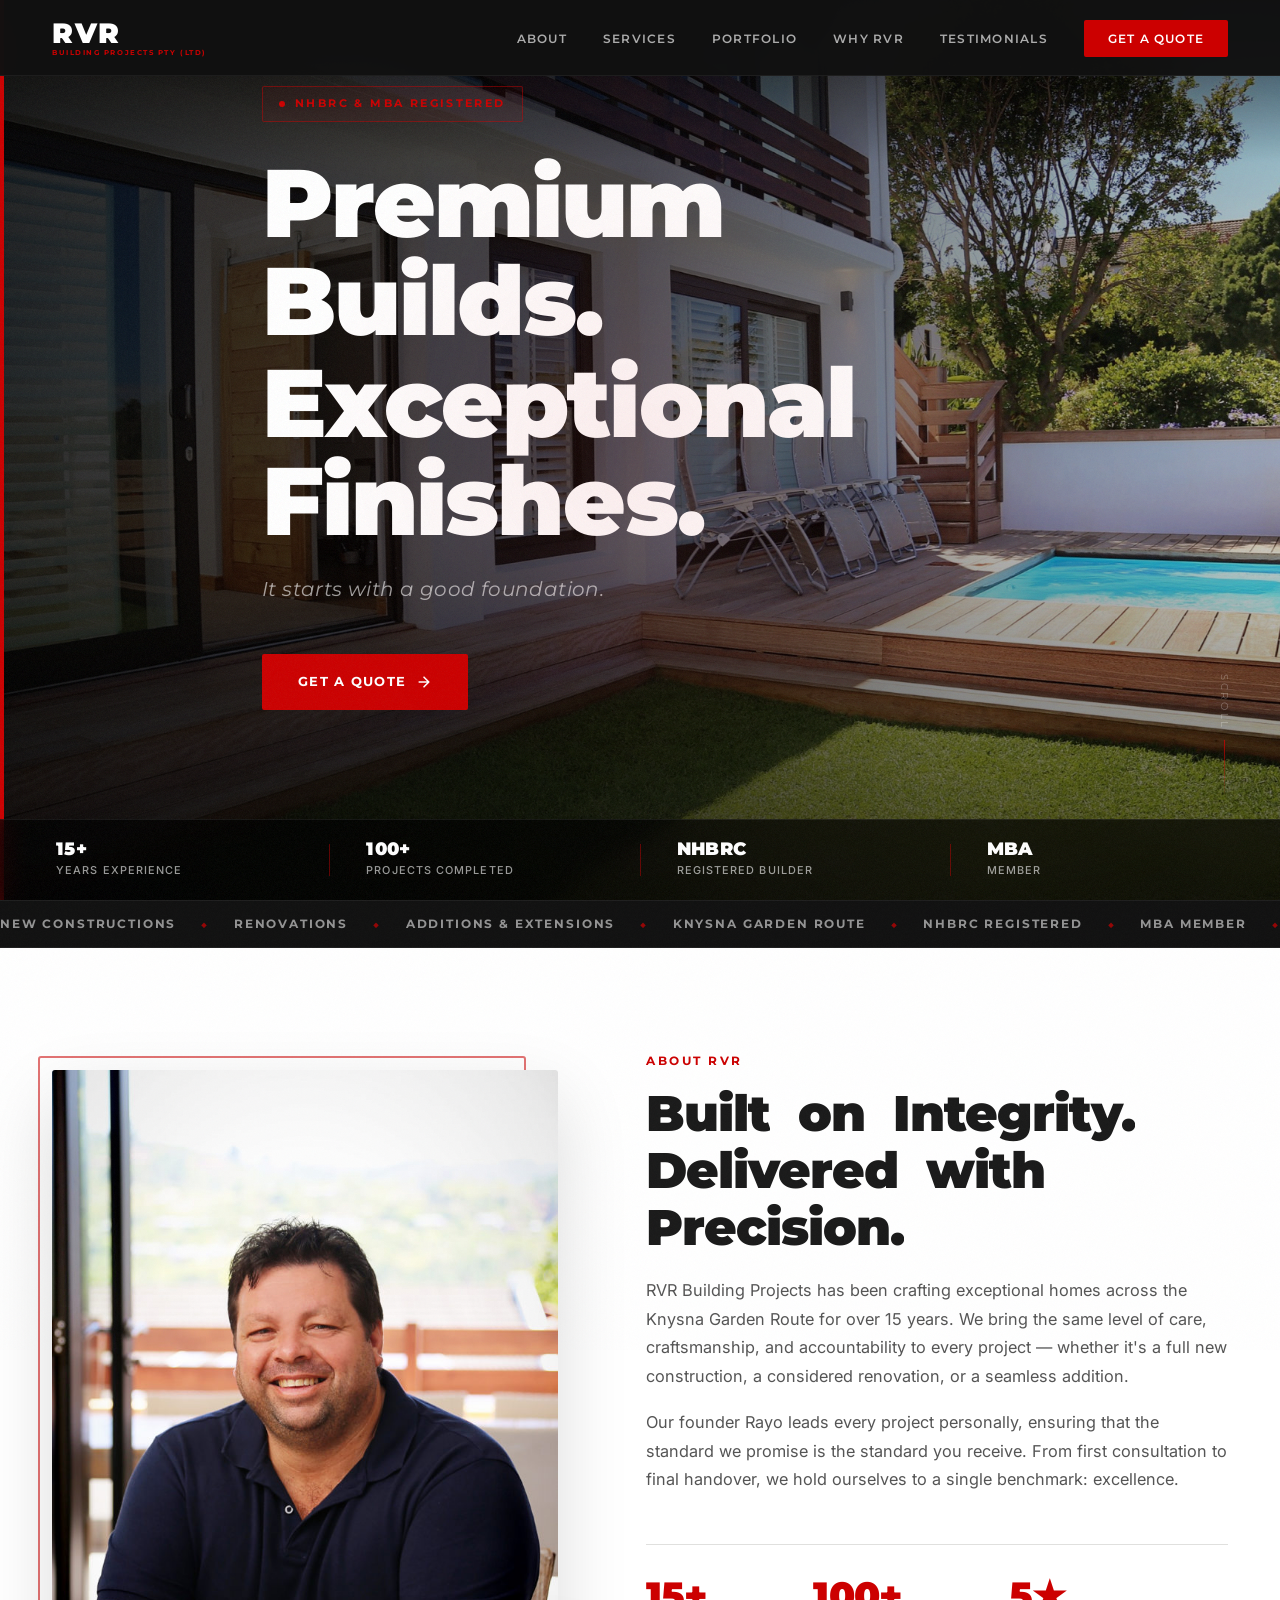
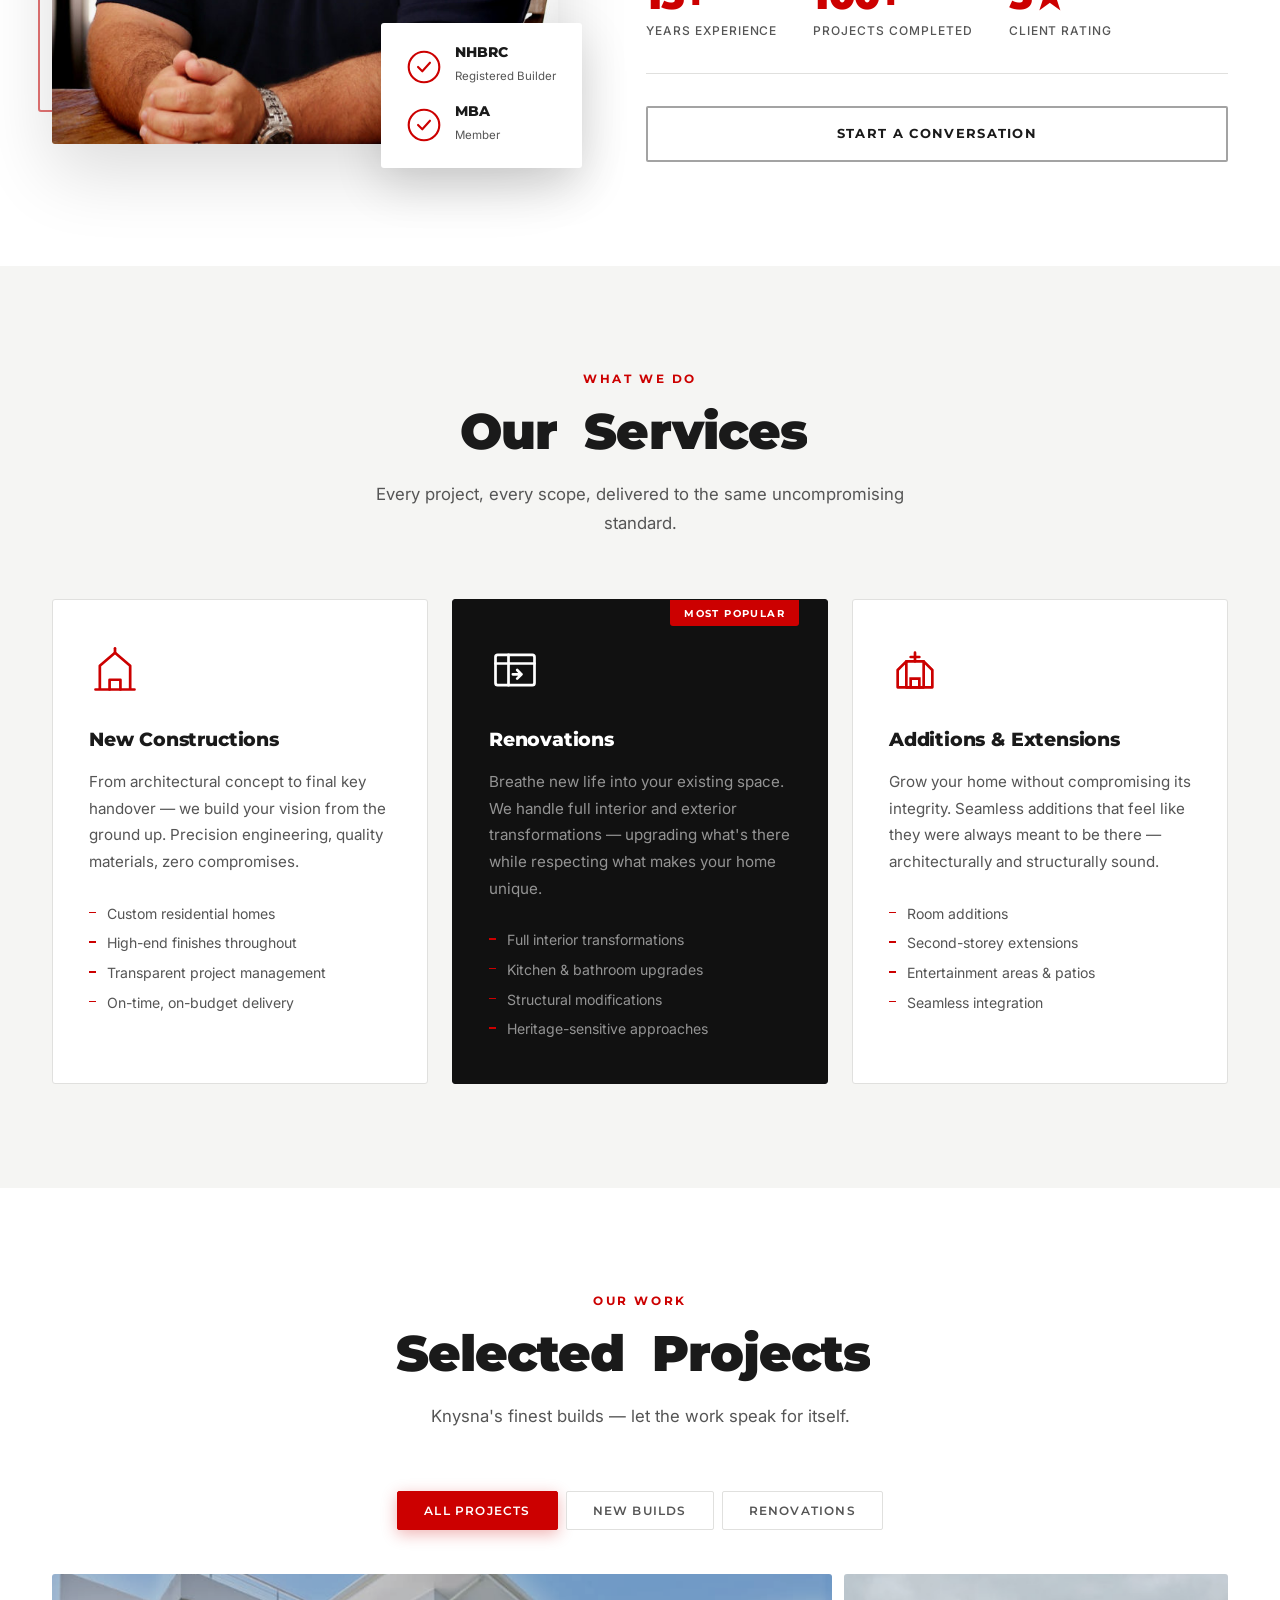
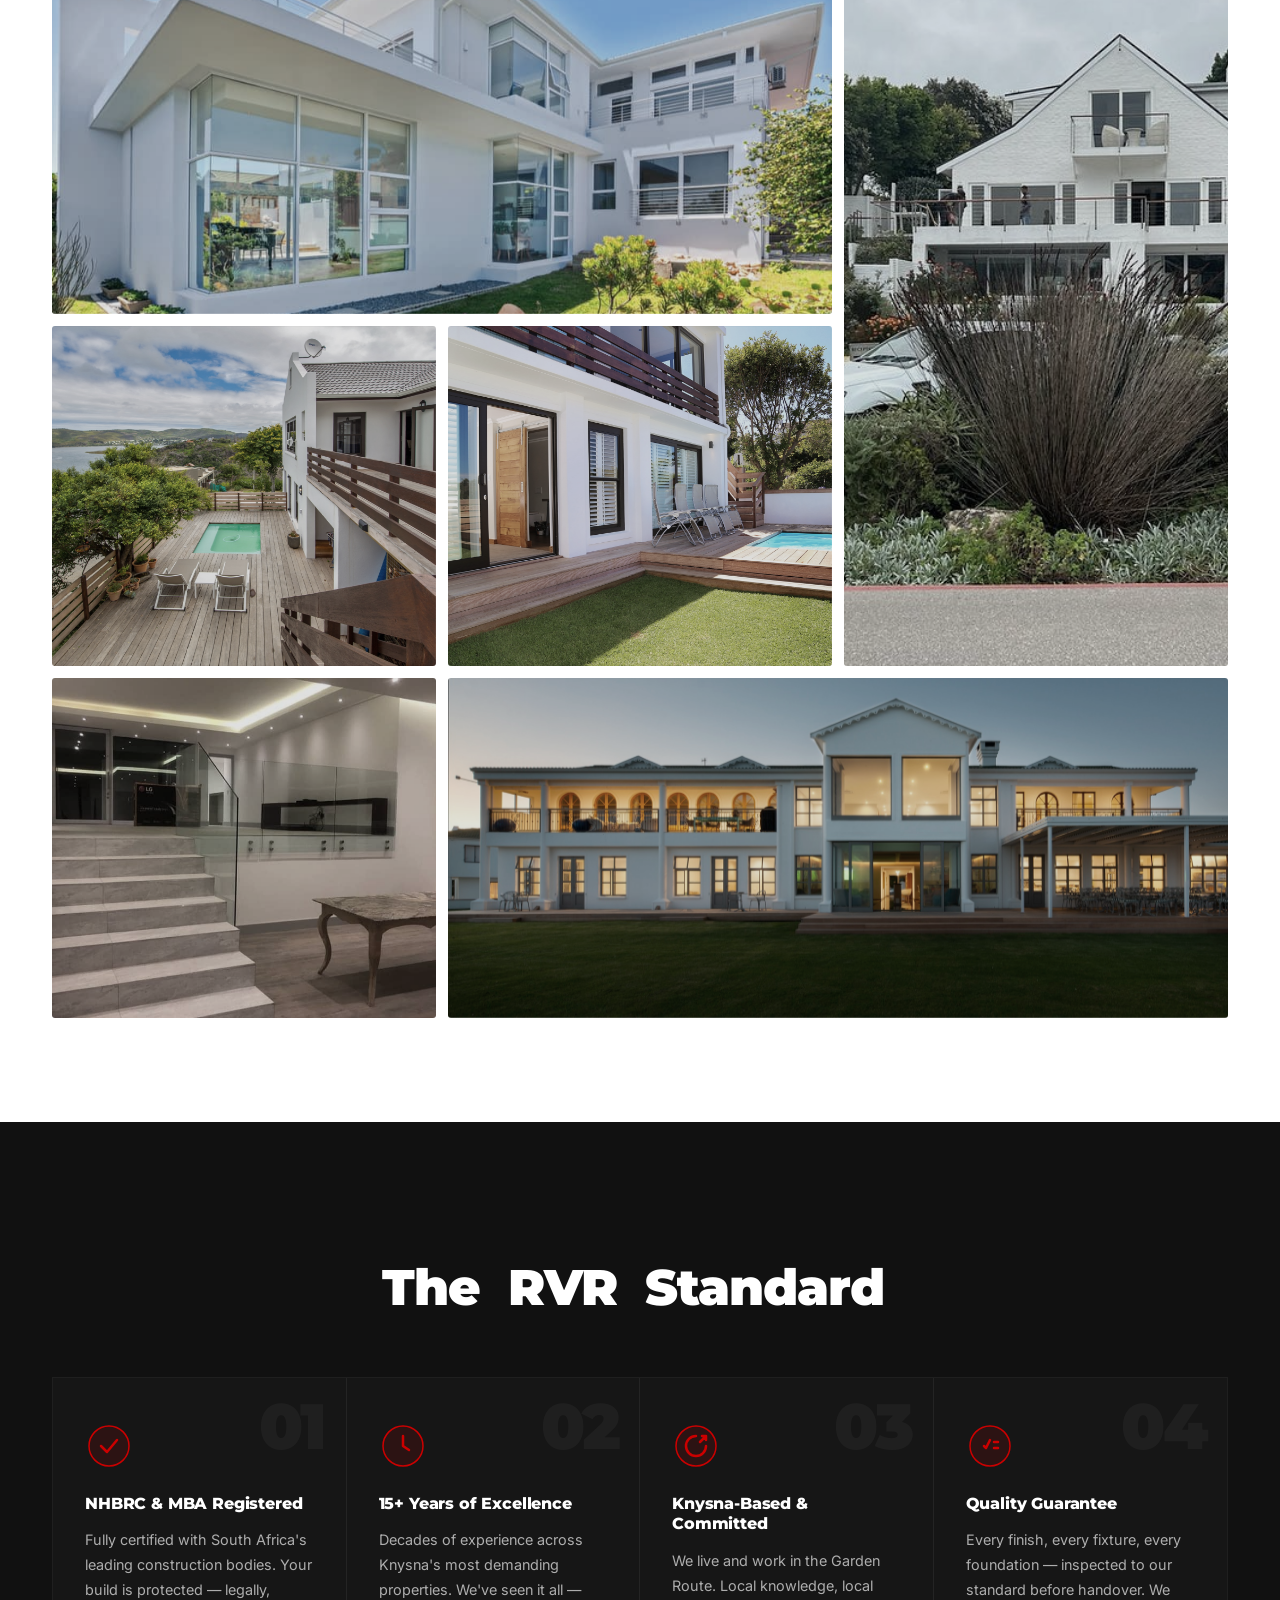
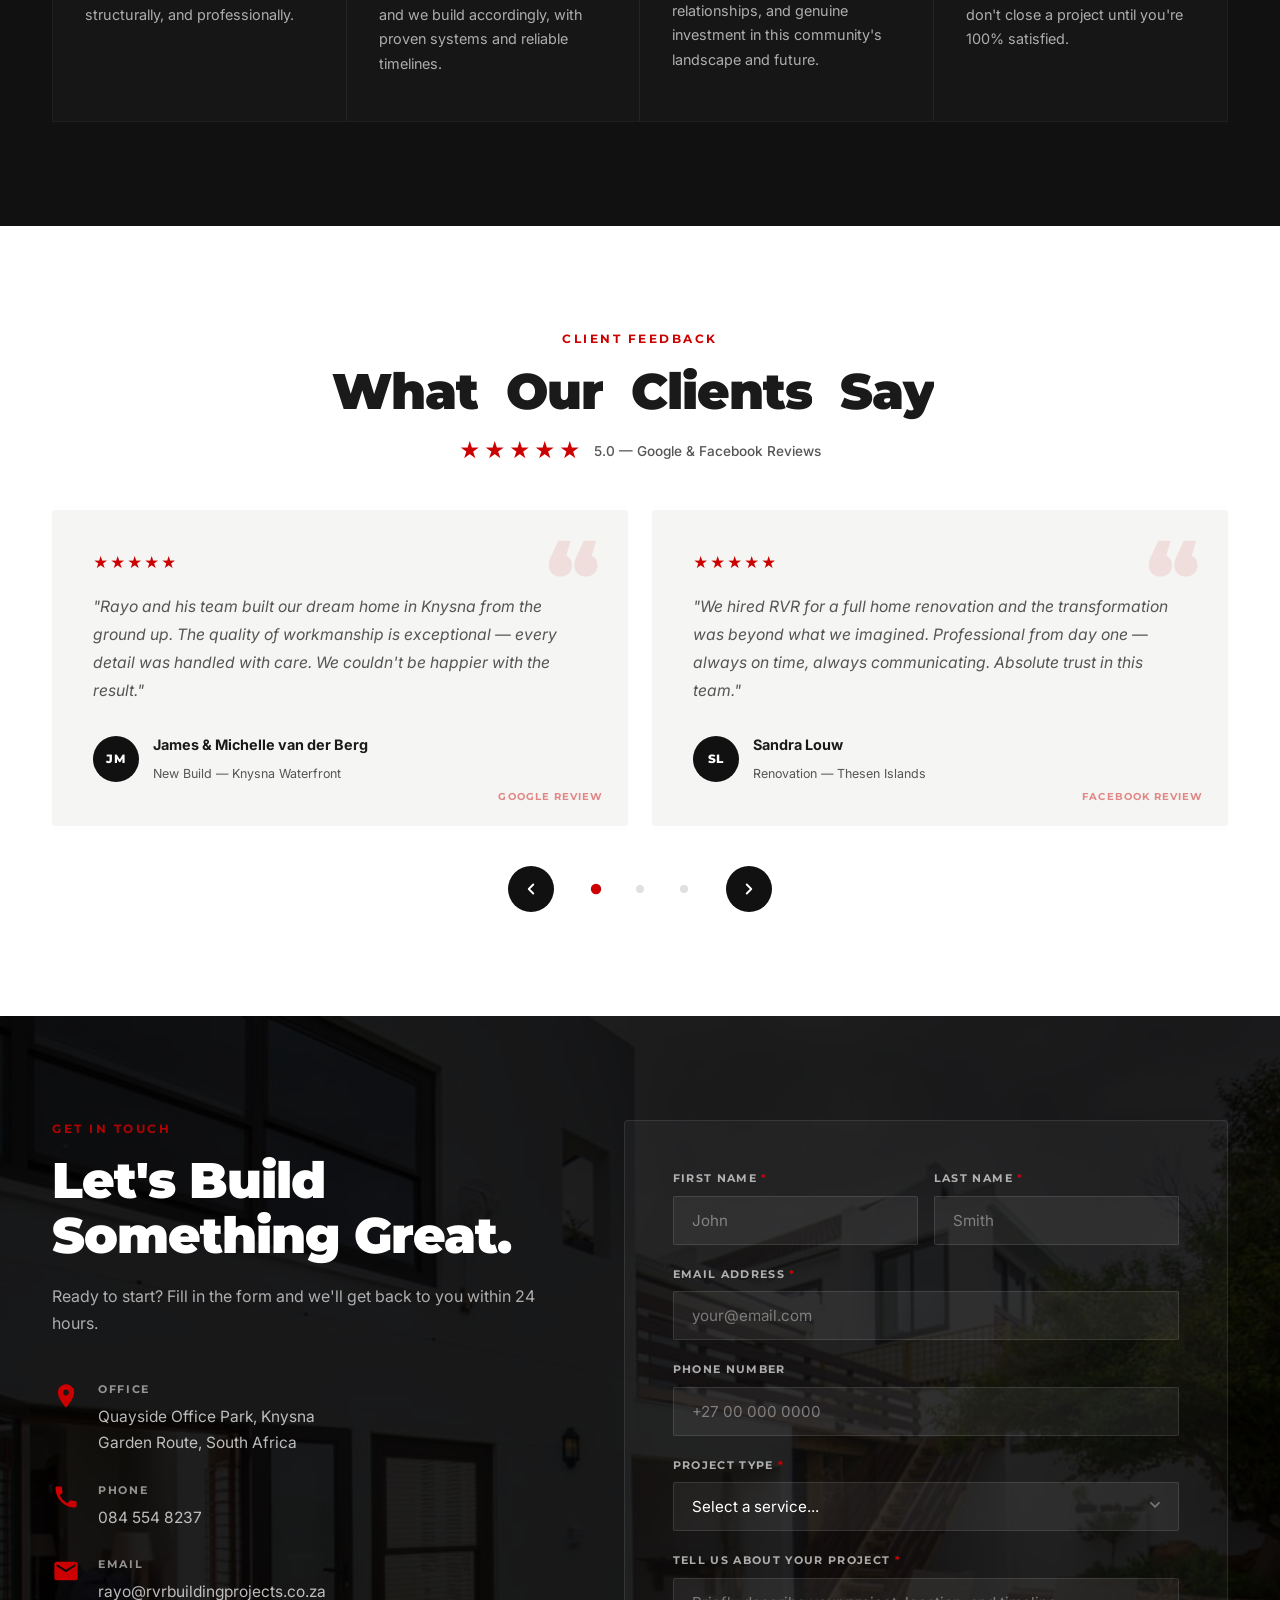
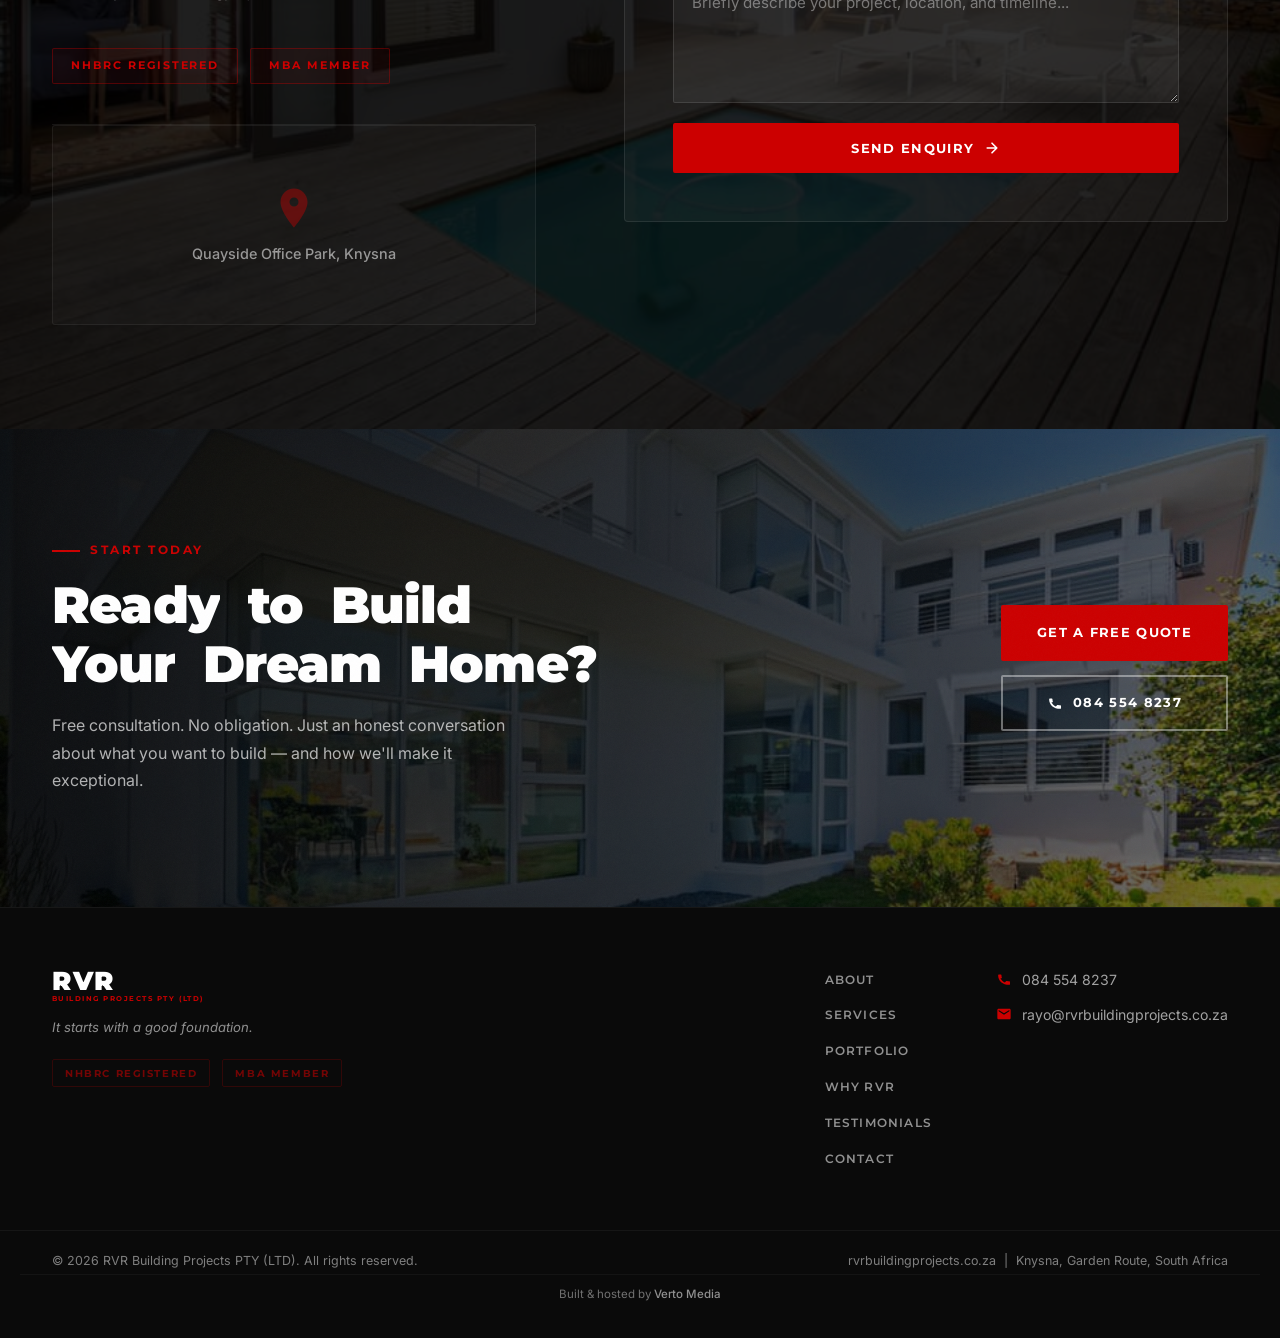
==== index.html @ 14690606 "Replace hero background with high-quality Huis Perkins exterior" ====
<!DOCTYPE html>
<html lang="en">
<head>
  <meta charset="UTF-8" />
  <meta name="viewport" content="width=device-width, initial-scale=1.0" />
  <meta name="description" content="RVR Building Projects PTY (LTD) — Premium residential builder in Knysna. NHBRC & MBA registered. New constructions, renovations, and additions on the Garden Route." />
  <meta name="keywords" content="builder Knysna, construction Garden Route, NHBRC registered, renovation Knysna, new build Knysna, RVR Building Projects" />
  <meta property="og:title" content="RVR Building Projects PTY (LTD)" />
  <meta property="og:description" content="Premium residential construction, renovations & additions. Knysna's most trusted builder. It starts with a good foundation." />
  <meta property="og:image" content="https://rvrbuildingprojects.co.za/images/project-huis-perkins.jpg" />
  <meta property="og:url" content="https://rvrbuildingprojects.co.za/" />
  <meta property="og:type" content="website" />
  <meta property="og:site_name" content="RVR Building Projects" />
  <meta property="og:locale" content="en_ZA" />
  <meta name="twitter:card" content="summary_large_image" />
  <meta name="twitter:title" content="RVR Building Projects PTY (LTD)" />
  <meta name="twitter:description" content="Premium residential construction, renovations & additions. Knysna's most trusted builder. It starts with a good foundation." />
  <meta name="twitter:image" content="https://rvrbuildingprojects.co.za/images/project-huis-perkins.jpg" />
  <meta name="theme-color" content="#111111" />
  <meta name="author" content="RVR Building Projects PTY (LTD)" />
  <title>RVR Building Projects PTY (LTD) — It starts with a good foundation.</title>
  <link rel="canonical" href="https://rvrbuildingprojects.co.za/" />
  <link rel="icon" href="favicon.ico" sizes="any" />
  <link rel="apple-touch-icon" href="apple-touch-icon.png" />
  <link rel="preload" as="image" href="images/project-huis-perkins.jpg" fetchpriority="high" />
  <link rel="preconnect" href="https://fonts.googleapis.com" />
  <link rel="preconnect" href="https://fonts.gstatic.com" crossorigin />
  <link rel="preload" as="style" href="https://fonts.googleapis.com/css2?family=Montserrat:ital,wght@0,400;0,600;0,700;0,900;1,400&family=Inter:wght@300;400;500;600&display=swap" onload="this.onload=null;this.rel='stylesheet'" />
  <noscript><link rel="stylesheet" href="https://fonts.googleapis.com/css2?family=Montserrat:ital,wght@0,400;0,600;0,700;0,900;1,400&family=Inter:wght@300;400;500;600&display=swap" /></noscript>
  <link rel="stylesheet" href="styles.css" />
  <style>html{background:#111111}body{background:#ffffff}</style>
</head>
<body>

  <!-- ═══════════════════════════════ PRELOADER ════════════════════════════════ -->
  <div class="preloader" id="preloader" aria-hidden="true">
    <div class="preloader__inner">
      <div class="preloader__logo-rvr">RVR</div>
      <div class="preloader__logo-sub">BUILDING PROJECTS PTY (LTD)</div>
      <div class="preloader__bar-track">
        <div class="preloader__bar-fill" id="preloaderBar"></div>
      </div>
    </div>
  </div>

  <!-- ═══════════════════════════════ SCROLL PROGRESS ═════════════════════════ -->
  <div class="scroll-progress" id="scrollProgress" aria-hidden="true"></div>

  <!-- ═══════════════════════════════ NAVIGATION ═══════════════════════════════ -->
  <nav class="nav" id="nav" role="navigation" aria-label="Main navigation">
    <div class="nav__inner container">
      <a href="#hero" class="nav__logo" aria-label="RVR Building Projects — home">
        <span class="nav__logo-rvr">RVR</span>
        <span class="nav__logo-sub">BUILDING PROJECTS PTY (LTD)</span>
      </a>
      <button class="nav__burger" id="burger" aria-label="Open menu" aria-expanded="false" aria-controls="navLinks">
        <span></span><span></span><span></span>
      </button>
      <ul class="nav__links" id="navLinks" role="list">
        <li><a href="#about" data-nav="about">About</a></li>
        <li><a href="#services" data-nav="services">Services</a></li>
        <li><a href="#portfolio" data-nav="portfolio">Portfolio</a></li>
        <li><a href="#why" data-nav="why">Why RVR</a></li>
        <li><a href="#testimonials" data-nav="testimonials">Testimonials</a></li>
        <li><a href="#contact" class="nav__cta" data-nav="contact">Get a Quote</a></li>
      </ul>
    </div>
  </nav>

  <!-- ═══════════════════════════════ HERO ═════════════════════════════════════ -->
  <section class="hero hero--loaded" id="hero" aria-label="Hero">
    <div class="hero__bg">
      <div class="hero__bg-img" style="background-image:url('images/project-huis-perkins.jpg');"></div>
    </div>
    <div class="hero__overlay"></div>
    <div class="hero__red-line" aria-hidden="true"></div>

    <div class="hero__content container">
      <div class="hero__badge reveal-up" data-delay="0">
        <span class="hero__badge-dot" aria-hidden="true"></span>
        NHBRC &amp; MBA REGISTERED
      </div>
      <h1 class="hero__heading">
        <span class="reveal-up" data-delay="100">Premium Builds.</span>
        <span class="reveal-up" data-delay="200">Exceptional Finishes.</span>
      </h1>
      <p class="hero__tagline reveal-up" data-delay="300"><em>It starts with a good foundation.</em></p>
      <a href="#contact" class="btn btn--red reveal-up" data-delay="400">
        Get a Quote
        <svg viewBox="0 0 20 20" fill="none" aria-hidden="true"><path d="M4 10h12M10 4l6 6-6 6" stroke="currentColor" stroke-width="2" stroke-linecap="round" stroke-linejoin="round"/></svg>
      </a>
    </div>

    <!-- Floating Stats Bar -->
    <div class="hero__stats" aria-label="Key statistics">
      <div class="hero__stats-inner container">
        <div class="hero__stat">
          <span class="hero__stat-num">15+</span>
          <span class="hero__stat-label">Years Experience</span>
        </div>
        <div class="hero__stat-divider" aria-hidden="true"></div>
        <div class="hero__stat">
          <span class="hero__stat-num">100+</span>
          <span class="hero__stat-label">Projects Completed</span>
        </div>
        <div class="hero__stat-divider" aria-hidden="true"></div>
        <div class="hero__stat">
          <span class="hero__stat-num">NHBRC</span>
          <span class="hero__stat-label">Registered Builder</span>
        </div>
        <div class="hero__stat-divider" aria-hidden="true"></div>
        <div class="hero__stat">
          <span class="hero__stat-num">MBA</span>
          <span class="hero__stat-label">Member</span>
        </div>
      </div>
    </div>

    <!-- Scroll Indicator -->
    <div class="hero__scroll" aria-hidden="true">
      <span class="hero__scroll-text">SCROLL</span>
      <div class="hero__scroll-line"></div>
    </div>
  </section>

  <!-- ═══════════════════════════════ MARQUEE STRIP ════════════════════════════ -->
  <div class="marquee-strip" aria-hidden="true">
    <div class="marquee-track">
      <span class="marquee-content">
        NEW CONSTRUCTIONS <span class="marquee-sep">◆</span>
        RENOVATIONS <span class="marquee-sep">◆</span>
        ADDITIONS &amp; EXTENSIONS <span class="marquee-sep">◆</span>
        KNYSNA GARDEN ROUTE <span class="marquee-sep">◆</span>
        NHBRC REGISTERED <span class="marquee-sep">◆</span>
        MBA MEMBER <span class="marquee-sep">◆</span>
        PREMIUM BUILDS <span class="marquee-sep">◆</span>
        NEW CONSTRUCTIONS <span class="marquee-sep">◆</span>
        RENOVATIONS <span class="marquee-sep">◆</span>
        ADDITIONS &amp; EXTENSIONS <span class="marquee-sep">◆</span>
        KNYSNA GARDEN ROUTE <span class="marquee-sep">◆</span>
        NHBRC REGISTERED <span class="marquee-sep">◆</span>
        MBA MEMBER <span class="marquee-sep">◆</span>
        PREMIUM BUILDS <span class="marquee-sep">◆</span>
      </span>
    </div>
  </div>

  <!-- ═══════════════════════════════ ABOUT ════════════════════════════════════ -->
  <section class="about section" id="about" aria-label="About RVR">
    <div class="container about__grid">
      <div class="about__image-wrap fade-in">
        <div class="about__image-frame" aria-hidden="true"></div>
        <div class="about__image">
          <img src="images/rayo.jpg" alt="Rayo — Founder and Director, RVR Building Projects" loading="lazy" width="683" height="1024" />
        </div>
        <div class="about__certs" aria-label="Certifications">
          <div class="cert">
            <div class="cert__icon" aria-hidden="true">
              <svg viewBox="0 0 40 40" fill="none"><circle cx="20" cy="20" r="18" stroke="#CC0000" stroke-width="2.5"/><path d="M13 20l5 5 9-10" stroke="#CC0000" stroke-width="2.5" stroke-linecap="round" stroke-linejoin="round"/></svg>
            </div>
            <div>
              <strong>NHBRC</strong>
              <span>Registered Builder</span>
            </div>
          </div>
          <div class="cert">
            <div class="cert__icon" aria-hidden="true">
              <svg viewBox="0 0 40 40" fill="none"><circle cx="20" cy="20" r="18" stroke="#CC0000" stroke-width="2.5"/><path d="M13 20l5 5 9-10" stroke="#CC0000" stroke-width="2.5" stroke-linecap="round" stroke-linejoin="round"/></svg>
            </div>
            <div>
              <strong>MBA</strong>
              <span>Member</span>
            </div>
          </div>
        </div>
      </div>

      <div class="about__content">
        <div class="section-label fade-in">About RVR</div>
        <h2 class="section-heading fade-in">Built on Integrity.<br />Delivered with Precision.</h2>
        <p class="fade-in">RVR Building Projects has been crafting exceptional homes across the Knysna Garden Route for over 15 years. We bring the same level of care, craftsmanship, and accountability to every project — whether it's a full new construction, a considered renovation, or a seamless addition.</p>
        <p class="fade-in">Our founder Rayo leads every project personally, ensuring that the standard we promise is the standard you receive. From first consultation to final handover, we hold ourselves to a single benchmark: excellence.</p>
        <div class="about__stats fade-in-stagger" aria-label="Key figures">
          <div class="stat">
            <span class="stat__num" data-target="15" data-suffix="+">15+</span>
            <span class="stat__label">Years Experience</span>
          </div>
          <div class="stat">
            <span class="stat__num" data-target="100" data-suffix="+">100+</span>
            <span class="stat__label">Projects Completed</span>
          </div>
          <div class="stat">
            <span class="stat__num">5★</span>
            <span class="stat__label">Client Rating</span>
          </div>
        </div>
        <a href="#contact" class="btn btn--outline fade-in">Start a Conversation</a>
      </div>
    </div>
  </section>

  <!-- ═══════════════════════════════ SERVICES ══════════════════════════════════ -->
  <section class="services section section--grey" id="services" aria-label="Services">
    <div class="container">
      <div class="section-label center fade-in">What We Do</div>
      <h2 class="section-heading center fade-in">Our Services</h2>
      <p class="section-sub center fade-in">Every project, every scope, delivered to the same uncompromising standard.</p>
      <div class="services__grid fade-in-stagger">

        <article class="service-card">
          <div class="service-card__top-border" aria-hidden="true"></div>
          <div class="service-card__icon" aria-hidden="true">
            <svg viewBox="0 0 48 48" fill="none"><path d="M6 42h36M10 42V20L24 8l14 12v22" stroke="#CC0000" stroke-width="2.5" stroke-linecap="round" stroke-linejoin="round"/><path d="M19 42v-9h10v9" stroke="#CC0000" stroke-width="2.5" stroke-linecap="round" stroke-linejoin="round"/><path d="M24 8V4" stroke="#CC0000" stroke-width="2.5" stroke-linecap="round"/></svg>
          </div>
          <h3>New Constructions</h3>
          <p>From architectural concept to final key handover — we build your vision from the ground up. Precision engineering, quality materials, zero compromises.</p>
          <ul class="service-card__list" role="list">
            <li>Custom residential homes</li>
            <li>High-end finishes throughout</li>
            <li>Transparent project management</li>
            <li>On-time, on-budget delivery</li>
          </ul>
        </article>

        <article class="service-card service-card--featured">
          <div class="service-card__badge" aria-label="Most popular service">Most Popular</div>
          <div class="service-card__top-border service-card__top-border--white" aria-hidden="true"></div>
          <div class="service-card__icon" aria-hidden="true">
            <svg viewBox="0 0 48 48" fill="none"><rect x="6" y="10" width="36" height="28" rx="2" stroke="white" stroke-width="2.5"/><path d="M6 18h36M18 10v28" stroke="white" stroke-width="2.5" stroke-linecap="round"/><path d="M26 24l4 4-4 4M30 28H22" stroke="white" stroke-width="2.5" stroke-linecap="round" stroke-linejoin="round"/></svg>
          </div>
          <h3>Renovations</h3>
          <p>Breathe new life into your existing space. We handle full interior and exterior transformations — upgrading what's there while respecting what makes your home unique.</p>
          <ul class="service-card__list" role="list">
            <li>Full interior transformations</li>
            <li>Kitchen &amp; bathroom upgrades</li>
            <li>Structural modifications</li>
            <li>Heritage-sensitive approaches</li>
          </ul>
        </article>

        <article class="service-card">
          <div class="service-card__top-border" aria-hidden="true"></div>
          <div class="service-card__icon" aria-hidden="true">
            <svg viewBox="0 0 48 48" fill="none"><path d="M8 40h32M8 40V24l8-8M40 40V24l-8-8" stroke="#CC0000" stroke-width="2.5" stroke-linecap="round" stroke-linejoin="round"/><path d="M16 16h16v24H16z" stroke="#CC0000" stroke-width="2.5" stroke-linecap="round" stroke-linejoin="round"/><path d="M20 40v-8h8v8" stroke="#CC0000" stroke-width="2.5" stroke-linecap="round"/><path d="M24 8v8M20 12h8" stroke="#CC0000" stroke-width="2.5" stroke-linecap="round"/></svg>
          </div>
          <h3>Additions &amp; Extensions</h3>
          <p>Grow your home without compromising its integrity. Seamless additions that feel like they were always meant to be there — architecturally and structurally sound.</p>
          <ul class="service-card__list" role="list">
            <li>Room additions</li>
            <li>Second-storey extensions</li>
            <li>Entertainment areas &amp; patios</li>
            <li>Seamless integration</li>
          </ul>
        </article>

      </div>
    </div>
  </section>

  <!-- ═══════════════════════════════ PORTFOLIO ══════════════════════════════════ -->
  <section class="portfolio section" id="portfolio" aria-label="Portfolio">
    <div class="container">
      <div class="section-label center fade-in">Our Work</div>
      <h2 class="section-heading center fade-in">Selected Projects</h2>
      <p class="section-sub center fade-in">Knysna's finest builds — let the work speak for itself.</p>

      <div class="portfolio__filters fade-in" role="group" aria-label="Filter projects">
        <button class="filter-btn active" data-filter="all">All Projects</button>
        <button class="filter-btn" data-filter="new">New Builds</button>
        <button class="filter-btn" data-filter="renovation">Renovations</button>
      </div>

      <div class="portfolio__grid" id="portfolioGrid">

        <div class="portfolio-item portfolio-item--wide fade-in"
             data-category="renovation"
             data-index="0"
             data-image="images/project-modern-exterior.jpg"
             data-images="images/project-modern-exterior.jpg,images/project-huis-potgieter.jpg,images/project-huis-potgieter-garden.jpg,images/project-huis-potgieter-deck.jpg,images/project-huis-potgieter-kitchen.jpg,images/project-huis-potgieter-living.jpg,images/project-interior-stairs.jpg"
             data-tag="Renovation"
             data-title="Huis Potgieter — Brenton on Sea"
             data-desc="Extensive renovation of a modern coastal residence in Brenton on Sea — the home was largely rebuilt from the ground up, with new kitchen, bathrooms, custom joinery, and seamless indoor-outdoor living spaces."
             role="button" tabindex="0" aria-label="View project: Huis Potgieter — Brenton on Sea">
          <div class="portfolio-item__img" style="background-image:url('images/project-modern-exterior.jpg');">
            <div class="portfolio-item__overlay">
              <span class="portfolio-item__tag">Renovation</span>
              <h4>Huis Potgieter — Brenton on Sea</h4>
              <p>Extensive coastal renovation — nearly a full rebuild with custom kitchen, bathrooms and outdoor living</p>
              <span class="portfolio-item__link">View Project <span aria-hidden="true">→</span></span>
            </div>
          </div>
        </div>

        <div class="portfolio-item portfolio-item--tall fade-in"
             data-category="renovation"
             data-index="1"
             data-image="images/project-rvr-sign.jpg"
             data-tag="Renovation"
             data-title="Amanzi Lodge — Leisure Island"
             data-desc="Renovation of one of Leisure Island's finest gems — Amanzi Lodge, a standout coastal property on Knysna's sought-after Leisure Island."
             role="button" tabindex="0" aria-label="View project: Amanzi Lodge — Leisure Island">
          <div class="portfolio-item__img" style="background-image:url('images/project-rvr-sign.jpg'); background-position: center top;">
            <div class="portfolio-item__overlay">
              <span class="portfolio-item__tag">Renovation</span>
              <h4>Amanzi Lodge — Leisure Island</h4>
              <p>Renovation of one of Leisure Island's finest gems — Amanzi Lodge</p>
              <span class="portfolio-item__link">View Project <span aria-hidden="true">→</span></span>
            </div>
          </div>
        </div>

        <div class="portfolio-item fade-in"
             data-category="new"
             data-index="2"
             data-image="images/project-huis-metlerkamp-exterior.jpg"
             data-images="images/project-huis-metlerkamp-exterior.jpg,images/project-pool-deck.jpg,images/project-huis-metlerkamp-upper-deck.jpg,images/project-huis-metlerkamp-kitchen.jpg,images/project-huis-metlerkamp-kitchen2.jpg"
             data-tag="New Build"
             data-title="Huis Metlerkamp Rebuild"
             data-desc="Complete rebuild of a residential property after the devastating 2017 Knysna fire — new structure, bespoke kitchen with custom cabinetry and exposed brick, and an outdoor entertainment deck with plunge pool overlooking the Knysna Lagoon."
             role="button" tabindex="0" aria-label="View project: Huis Metlerkamp Rebuild">
          <div class="portfolio-item__img" style="background-image:url('images/project-huis-metlerkamp-exterior.jpg');">
            <div class="portfolio-item__overlay">
              <span class="portfolio-item__tag">New Build</span>
              <h4>Huis Metlerkamp Rebuild</h4>
              <p>Complete rebuild after the 2017 Knysna fire — pool deck, lagoon views &amp; bespoke kitchen</p>
              <span class="portfolio-item__link">View Project <span aria-hidden="true">→</span></span>
            </div>
          </div>
        </div>

        <div class="portfolio-item fade-in"
             data-category="new"
             data-index="3"
             data-image="images/project-huis-perkins.jpg"
             data-images="images/project-huis-perkins.jpg,images/project-huis-perkins-entrance.jpg,images/project-huis-perkins-kitchen.jpg,images/project-huis-perkins-hallway.jpg,images/project-huis-perkins-bathroom.jpg"
             data-tag="New Build"
             data-title="Huis Perkins"
             data-desc="Full residential build featuring a double-storey layout with custom timber joinery, a statement chandelier entrance, bespoke kitchen, mosaic-tiled bathroom and a sun-drenched pool deck — a showcase of craftsmanship from foundation to finish."
             role="button" tabindex="0" aria-label="View project: Huis Perkins">
          <div class="portfolio-item__img" style="background-image:url('images/project-huis-perkins.jpg');">
            <div class="portfolio-item__overlay">
              <span class="portfolio-item__tag">New Build</span>
              <h4>Huis Perkins</h4>
              <p>Double-storey residential build — custom joinery, statement interiors &amp; pool deck</p>
              <span class="portfolio-item__link">View Project <span aria-hidden="true">→</span></span>
            </div>
          </div>
        </div>

        <div class="portfolio-item fade-in"
             data-category="renovation"
             data-index="4"
             data-image="images/project-interior-stairs.jpg"
             data-images="images/project-interior-stairs.jpg,images/project-modern-exterior.jpg,images/project-huis-potgieter.jpg,images/project-huis-potgieter-garden.jpg,images/project-huis-potgieter-deck.jpg,images/project-huis-potgieter-kitchen.jpg,images/project-huis-potgieter-living.jpg"
             data-tag="Renovation"
             data-title="Huis Potgieter — Custom Interiors"
             data-desc="Bespoke marble stairs, glass balustrades and premium custom joinery — part of the extensive Huis Potgieter renovation in Brenton on Sea."
             role="button" tabindex="0" aria-label="View project: Huis Potgieter — Custom Interiors">
          <div class="portfolio-item__img" style="background-image:url('images/project-interior-stairs.jpg');">
            <div class="portfolio-item__overlay">
              <span class="portfolio-item__tag">Renovation</span>
              <h4>Huis Potgieter — Custom Interiors</h4>
              <p>Bespoke marble stairs, glass balustrades and premium finishes — Brenton on Sea</p>
              <span class="portfolio-item__link">View Project <span aria-hidden="true">→</span></span>
            </div>
          </div>
        </div>

        <div class="portfolio-item portfolio-item--wide fade-in"
             data-category="renovation"
             data-index="5"
             data-image="images/project-st-james-hotel.jpg"
             data-images="images/project-st-james-hotel.jpg,images/project-st-james-waterfront.jpg,images/project-st-james-lounge.jpg,images/project-st-james-bar.jpg,images/project-st-james-restaurant.jpg,images/project-st-james-bathroom.jpg"
             data-tag="Renovation"
             data-title="St James Hotel Restoration"
             data-desc="Full-scale hotel restoration and interior refurbishment — reviving colonial-era character with contemporary finishes throughout."
             role="button" tabindex="0" aria-label="View project: St James Hotel Restoration">
          <div class="portfolio-item__img" style="background-image:url('images/project-st-james-hotel.jpg'); background-position: center bottom;">
            <div class="portfolio-item__overlay">
              <span class="portfolio-item__tag">Renovation</span>
              <h4>St James Hotel Restoration</h4>
              <p>Colonial-era hotel revived with contemporary interiors and premium finishes</p>
              <span class="portfolio-item__link">View Project <span aria-hidden="true">→</span></span>
            </div>
          </div>
        </div>


      </div>
    </div>
  </section>

  <!-- Portfolio Lightbox -->
  <div class="lightbox" id="lightbox" role="dialog" aria-modal="true" aria-label="Project image viewer" hidden>
    <div class="lightbox__backdrop" id="lightboxBackdrop"></div>
    <button class="lightbox__close" id="lightboxClose" aria-label="Close lightbox">
      <svg viewBox="0 0 24 24" fill="none" aria-hidden="true"><path d="M18 6L6 18M6 6l12 12" stroke="currentColor" stroke-width="2.5" stroke-linecap="round"/></svg>
    </button>
    <button class="lightbox__arrow lightbox__arrow--prev" id="lightboxPrev" aria-label="Previous project">
      <svg viewBox="0 0 24 24" fill="none" aria-hidden="true"><path d="M15 18l-6-6 6-6" stroke="currentColor" stroke-width="2.5" stroke-linecap="round" stroke-linejoin="round"/></svg>
    </button>
    <button class="lightbox__arrow lightbox__arrow--next" id="lightboxNext" aria-label="Next project">
      <svg viewBox="0 0 24 24" fill="none" aria-hidden="true"><path d="M9 18l6-6-6-6" stroke="currentColor" stroke-width="2.5" stroke-linecap="round" stroke-linejoin="round"/></svg>
    </button>
    <div class="lightbox__inner">
      <div class="lightbox__img-wrap">
        <img class="lightbox__img" id="lightboxImg" src="" alt="" />
      </div>
      <div class="lightbox__info">
        <div class="lightbox__info-top">
          <span class="lightbox__tag" id="lightboxTag"></span>
          <span class="lightbox__counter" id="lightboxCounter" aria-live="polite"></span>
        </div>
        <h3 class="lightbox__title" id="lightboxTitle"></h3>
        <p class="lightbox__desc" id="lightboxDesc"></p>
      </div>
    </div>
  </div>

  <!-- ═══════════════════════════════ WHY RVR ═══════════════════════════════════ -->
  <section class="why section section--dark" id="why" aria-label="Why choose RVR">
    <div class="container">
      <div class="section-label center light fade-in">Why Choose RVR</div>
      <h2 class="section-heading center light fade-in">The RVR Standard</h2>
      <div class="why__grid fade-in-stagger">

        <article class="why-card">
          <div class="why-card__num" aria-hidden="true">01</div>
          <div class="why-card__icon" aria-hidden="true">
            <svg viewBox="0 0 48 48" fill="none"><circle cx="24" cy="24" r="20" fill="rgba(204,0,0,0.12)" stroke="#CC0000" stroke-width="1.5"/><path d="M16 24l6 6 10-12" stroke="#CC0000" stroke-width="2.5" stroke-linecap="round" stroke-linejoin="round"/></svg>
          </div>
          <h3>NHBRC &amp; MBA Registered</h3>
          <p>Fully certified with South Africa's leading construction bodies. Your build is protected — legally, structurally, and professionally.</p>
        </article>

        <article class="why-card">
          <div class="why-card__num" aria-hidden="true">02</div>
          <div class="why-card__icon" aria-hidden="true">
            <svg viewBox="0 0 48 48" fill="none"><circle cx="24" cy="24" r="20" fill="rgba(204,0,0,0.12)" stroke="#CC0000" stroke-width="1.5"/><path d="M24 14v10l6 4" stroke="#CC0000" stroke-width="2.5" stroke-linecap="round" stroke-linejoin="round"/></svg>
          </div>
          <h3>15+ Years of Excellence</h3>
          <p>Decades of experience across Knysna's most demanding properties. We've seen it all — and we build accordingly, with proven systems and reliable timelines.</p>
        </article>

        <article class="why-card">
          <div class="why-card__num" aria-hidden="true">03</div>
          <div class="why-card__icon" aria-hidden="true">
            <svg viewBox="0 0 48 48" fill="none"><circle cx="24" cy="24" r="20" fill="rgba(204,0,0,0.12)" stroke="#CC0000" stroke-width="1.5"/><path d="M24 14c-5.5 0-10 4.5-10 10s4.5 10 10 10 10-4.5 10-10" stroke="#CC0000" stroke-width="2.5" stroke-linecap="round"/><path d="M30 14h4v4M34 14l-6 6" stroke="#CC0000" stroke-width="2.5" stroke-linecap="round" stroke-linejoin="round"/></svg>
          </div>
          <h3>Knysna-Based &amp; Committed</h3>
          <p>We live and work in the Garden Route. Local knowledge, local relationships, and genuine investment in this community's landscape and future.</p>
        </article>

        <article class="why-card">
          <div class="why-card__num" aria-hidden="true">04</div>
          <div class="why-card__icon" aria-hidden="true">
            <svg viewBox="0 0 48 48" fill="none"><circle cx="24" cy="24" r="20" fill="rgba(204,0,0,0.12)" stroke="#CC0000" stroke-width="1.5"/><path d="M18 24l2 2 4-8M28 20h4M28 26h4" stroke="#CC0000" stroke-width="2.5" stroke-linecap="round" stroke-linejoin="round"/></svg>
          </div>
          <h3>Quality Guarantee</h3>
          <p>Every finish, every fixture, every foundation — inspected to our standard before handover. We don't close a project until you're 100% satisfied.</p>
        </article>

      </div>
    </div>
  </section>

  <!-- ═══════════════════════════════ TESTIMONIALS ══════════════════════════════ -->
  <section class="testimonials section" id="testimonials" aria-label="Client testimonials">
    <div class="container">
      <div class="section-label center fade-in">Client Feedback</div>
      <h2 class="section-heading center fade-in">What Our Clients Say</h2>
      <div class="stars-row center fade-in" aria-label="5 out of 5 stars on Google and Facebook">
        <span class="star" aria-hidden="true">★</span><span class="star" aria-hidden="true">★</span><span class="star" aria-hidden="true">★</span><span class="star" aria-hidden="true">★</span><span class="star" aria-hidden="true">★</span>
        <span class="stars-label">5.0 — Google &amp; Facebook Reviews</span>
      </div>

      <div class="testimonials__slider fade-in" id="testimonialsSlider" aria-label="Testimonials carousel">
        <div class="testimonials__track" id="testimonialsTrack">

          <article class="testimonial-card">
            <div class="testimonial-card__stars" aria-label="5 stars">★★★★★</div>
            <blockquote>
              <p>"Rayo and his team built our dream home in Knysna from the ground up. The quality of workmanship is exceptional — every detail was handled with care. We couldn't be happier with the result."</p>
            </blockquote>
            <div class="testimonial-card__author">
              <div class="testimonial-card__avatar" aria-hidden="true">JM</div>
              <div>
                <strong>James &amp; Michelle van der Berg</strong>
                <span>New Build — Knysna Waterfront</span>
              </div>
            </div>
            <div class="testimonial-card__source" aria-label="Source: Google Review">Google Review</div>
          </article>

          <article class="testimonial-card">
            <div class="testimonial-card__stars" aria-label="5 stars">★★★★★</div>
            <blockquote>
              <p>"We hired RVR for a full home renovation and the transformation was beyond what we imagined. Professional from day one — always on time, always communicating. Absolute trust in this team."</p>
            </blockquote>
            <div class="testimonial-card__author">
              <div class="testimonial-card__avatar" aria-hidden="true">SL</div>
              <div>
                <strong>Sandra Louw</strong>
                <span>Renovation — Thesen Islands</span>
              </div>
            </div>
            <div class="testimonial-card__source" aria-label="Source: Facebook Review">Facebook Review</div>
          </article>

          <article class="testimonial-card">
            <div class="testimonial-card__stars" aria-label="5 stars">★★★★★</div>
            <blockquote>
              <p>"The addition RVR built for us looks like it's always been part of the house. Seamless design, solid construction. Rayo is hands-on and genuinely invested in delivering the best outcome."</p>
            </blockquote>
            <div class="testimonial-card__author">
              <div class="testimonial-card__avatar" aria-hidden="true">DP</div>
              <div>
                <strong>David Pieters</strong>
                <span>Addition — Leisure Isle</span>
              </div>
            </div>
            <div class="testimonial-card__source" aria-label="Source: Google Review">Google Review</div>
          </article>

          <article class="testimonial-card">
            <div class="testimonial-card__stars" aria-label="5 stars">★★★★★</div>
            <blockquote>
              <p>"RVR is the builder you want when quality matters. NHBRC registered, meticulous workmanship, and a team that genuinely cares. Our new home in Phantom Pass is everything we hoped for."</p>
            </blockquote>
            <div class="testimonial-card__author">
              <div class="testimonial-card__avatar" aria-hidden="true">TC</div>
              <div>
                <strong>The Cronje Family</strong>
                <span>New Build — Phantom Pass</span>
              </div>
            </div>
            <div class="testimonial-card__source" aria-label="Source: Google Review">Google Review</div>
          </article>

        </div>

        <div class="testimonials__controls">
          <button class="testimonials__arrow testimonials__arrow--prev" id="tPrev" aria-label="Previous testimonial">
            <svg viewBox="0 0 24 24" fill="none" aria-hidden="true"><path d="M15 18l-6-6 6-6" stroke="currentColor" stroke-width="2.5" stroke-linecap="round" stroke-linejoin="round"/></svg>
          </button>
          <div class="testimonials__dots" id="tDots" role="tablist" aria-label="Testimonial navigation dots"></div>
          <button class="testimonials__arrow testimonials__arrow--next" id="tNext" aria-label="Next testimonial">
            <svg viewBox="0 0 24 24" fill="none" aria-hidden="true"><path d="M9 18l6-6-6-6" stroke="currentColor" stroke-width="2.5" stroke-linecap="round" stroke-linejoin="round"/></svg>
          </button>
        </div>
      </div>
    </div>
  </section>

  <!-- ═══════════════════════════════ CONTACT ════════════════════════════════════ -->
  <section class="contact section" id="contact" aria-label="Contact us">
    <div class="contact__bg" aria-hidden="true" style="background-image:url('images/project-pool-deck.jpg');"></div>
    <div class="contact__bg-overlay" aria-hidden="true"></div>
    <div class="container contact__grid">

      <div class="contact__info">
        <div class="section-label light fade-in">Get In Touch</div>
        <h2 class="section-heading light fade-in">Let's Build<br />Something Great.</h2>
        <p class="contact__sub fade-in">Ready to start? Fill in the form and we'll get back to you within 24 hours.</p>

        <div class="contact__details fade-in-stagger" aria-label="Contact details">
          <div class="contact-detail">
            <div class="contact-detail__icon" aria-hidden="true">
              <svg viewBox="0 0 24 24" fill="none"><path d="M12 2C8.13 2 5 5.13 5 9c0 5.25 7 13 7 13s7-7.75 7-13c0-3.87-3.13-7-7-7zm0 9.5c-1.38 0-2.5-1.12-2.5-2.5s1.12-2.5 2.5-2.5 2.5 1.12 2.5 2.5-1.12 2.5-2.5 2.5z" fill="#CC0000"/></svg>
            </div>
            <div>
              <strong>Office</strong>
              <span>Quayside Office Park, Knysna<br />Garden Route, South Africa</span>
            </div>
          </div>
          <div class="contact-detail">
            <div class="contact-detail__icon" aria-hidden="true">
              <svg viewBox="0 0 24 24" fill="none"><path d="M6.62 10.79c1.44 2.83 3.76 5.14 6.59 6.59l2.2-2.2c.27-.27.67-.36 1.02-.24 1.12.37 2.33.57 3.57.57.55 0 1 .45 1 1V20c0 .55-.45 1-1 1-9.39 0-17-7.61-17-17 0-.55.45-1 1-1h3.5c.55 0 1 .45 1 1 0 1.25.2 2.45.57 3.57.11.35.03.74-.25 1.02l-2.2 2.2z" fill="#CC0000"/></svg>
            </div>
            <div>
              <strong>Phone</strong>
              <span><a href="tel:+27845548237">084 554 8237</a></span>
            </div>
          </div>
          <div class="contact-detail">
            <div class="contact-detail__icon" aria-hidden="true">
              <svg viewBox="0 0 24 24" fill="none"><path d="M20 4H4c-1.1 0-2 .9-2 2v12c0 1.1.9 2 2 2h16c1.1 0 2-.9 2-2V6c0-1.1-.9-2-2-2zm0 4l-8 5-8-5V6l8 5 8-5v2z" fill="#CC0000"/></svg>
            </div>
            <div>
              <strong>Email</strong>
              <span><a href="mailto:rayo@rvrbuildingprojects.co.za">rayo@rvrbuildingprojects.co.za</a></span>
            </div>
          </div>
        </div>

        <div class="contact__certs fade-in" aria-label="Certifications">
          <div class="cert-badge">NHBRC Registered</div>
          <div class="cert-badge">MBA Member</div>
        </div>

        <div class="contact__map fade-in">
          <div class="map-placeholder" role="img" aria-label="Office location: Quayside Office Park, Knysna">
            <svg viewBox="0 0 64 64" fill="none" aria-hidden="true"><path d="M32 6C22.06 6 14 14.06 14 24c0 13.5 18 34 18 34s18-20.5 18-34c0-9.94-8.06-18-18-18zm0 24a6 6 0 110-12 6 6 0 010 12z" fill="#CC0000" opacity=".4"/></svg>
            <p>Quayside Office Park, Knysna</p>
            <!-- Replace this div with a Google Maps embed:
            <iframe src="https://www.google.com/maps/embed?pb=YOUR_EMBED_URL"
              width="100%" height="100%" style="border:0;" allowfullscreen loading="lazy"></iframe> -->
          </div>
        </div>
      </div>

      <div class="contact__form-wrap fade-in">
        <form class="contact__form" id="contactForm" name="contact" netlify netlify-honeypot="bot-field" novalidate aria-label="Contact form">
          <input type="hidden" name="form-name" value="contact" />
          <p style="display:none"><label>Don't fill this out: <input name="bot-field" /></label></p>
          <div class="form-row">
            <div class="form-group">
              <label for="firstName">First Name <span aria-hidden="true">*</span></label>
              <input type="text" id="firstName" name="firstName" placeholder="John" required autocomplete="given-name" />
            </div>
            <div class="form-group">
              <label for="lastName">Last Name <span aria-hidden="true">*</span></label>
              <input type="text" id="lastName" name="lastName" placeholder="Smith" required autocomplete="family-name" />
            </div>
          </div>
          <div class="form-group">
            <label for="email">Email Address <span aria-hidden="true">*</span></label>
            <input type="email" id="email" name="email" placeholder="your@email.com" required autocomplete="email" />
          </div>
          <div class="form-group">
            <label for="phone">Phone Number</label>
            <input type="tel" id="phone" name="phone" placeholder="+27 00 000 0000" autocomplete="tel" />
          </div>
          <div class="form-group">
            <label for="service">Project Type <span aria-hidden="true">*</span></label>
            <div class="select-wrap">
              <select id="service" name="service" required>
                <option value="" disabled selected>Select a service...</option>
                <option value="new">New Construction</option>
                <option value="renovation">Renovation</option>
                <option value="addition">Addition &amp; Extension</option>
                <option value="other">Other / Not Sure Yet</option>
              </select>
              <span class="select-arrow" aria-hidden="true">
                <svg viewBox="0 0 16 16" fill="none"><path d="M4 6l4 4 4-4" stroke="currentColor" stroke-width="1.8" stroke-linecap="round" stroke-linejoin="round"/></svg>
              </span>
            </div>
          </div>
          <div class="form-group">
            <label for="message">Tell us about your project <span aria-hidden="true">*</span></label>
            <textarea id="message" name="message" placeholder="Briefly describe your project, location, and timeline..." rows="5" required></textarea>
          </div>
          <button type="submit" class="btn btn--red btn--full" id="formSubmit">
            Send Enquiry
            <svg viewBox="0 0 20 20" fill="none" aria-hidden="true"><path d="M4 10h12M10 4l6 6-6 6" stroke="currentColor" stroke-width="2" stroke-linecap="round" stroke-linejoin="round"/></svg>
          </button>
          <div class="form__success" id="formSuccess" role="alert" aria-live="polite" hidden>
            <svg viewBox="0 0 24 24" fill="none" aria-hidden="true"><circle cx="12" cy="12" r="10" stroke="#CC0000" stroke-width="2"/><path d="M8 12l3 3 5-6" stroke="#CC0000" stroke-width="2" stroke-linecap="round" stroke-linejoin="round"/></svg>
            Thank you! We'll be in touch within 24 hours.
          </div>
        </form>
      </div>

    </div>
  </section>

  <!-- ═══════════════════════════════ CTA STRIP ════════════════════════════════ -->
  <section class="cta-strip" id="cta-strip" aria-label="Start your project">
    <div class="cta-strip__bg" style="background-image:url('images/project-modern-exterior.jpg');"></div>
    <div class="cta-strip__overlay"></div>
    <div class="container cta-strip__content">
      <div class="cta-strip__text fade-in">
        <p class="cta-strip__label">Start Today</p>
        <h2 class="cta-strip__heading">Ready to Build<br />Your Dream Home?</h2>
        <p class="cta-strip__sub">Free consultation. No obligation. Just an honest conversation about what you want to build — and how we'll make it exceptional.</p>
      </div>
      <div class="cta-strip__actions fade-in">
        <a href="#contact" class="btn btn--red magnetic-btn">Get a Free Quote</a>
        <a href="tel:+27845548237" class="btn btn--outline-white magnetic-btn">
          <svg viewBox="0 0 20 20" fill="none" aria-hidden="true"><path d="M5.52 8.99c1.2 2.36 3.14 4.28 5.5 5.5l1.84-1.84c.22-.22.55-.3.85-.2.93.31 1.94.48 2.98.48.46 0 .83.37.83.83V16.5c0 .46-.37.83-.83.83C8.1 17.33 2.67 11.9 2.67 5.17c0-.46.37-.83.83-.83H6c.46 0 .83.37.83.83 0 1.05.17 2.05.48 2.98.09.3.02.62-.21.84L5.52 8.99z" fill="currentColor"/></svg>
          084 554 8237
        </a>
      </div>
    </div>
  </section>

  <!-- ═══════════════════════════════ FOOTER ══════════════════════════════════ -->
  <footer class="footer" role="contentinfo">
    <div class="footer__top">
      <div class="container footer__inner">
        <div class="footer__brand">
          <a href="#hero" class="footer__logo" aria-label="RVR Building Projects — back to top">
            <span class="footer__logo-rvr">RVR</span>
            <span class="footer__logo-sub">BUILDING PROJECTS PTY (LTD)</span>
          </a>
          <p class="footer__tagline"><em>It starts with a good foundation.</em></p>
          <div class="footer__certs" aria-label="Certifications">
            <span>NHBRC Registered</span>
            <span>MBA Member</span>
          </div>
        </div>
        <nav class="footer__links" aria-label="Footer navigation">
          <a href="#about">About</a>
          <a href="#services">Services</a>
          <a href="#portfolio">Portfolio</a>
          <a href="#why">Why RVR</a>
          <a href="#testimonials">Testimonials</a>
          <a href="#contact">Contact</a>
        </nav>
        <div class="footer__contact" aria-label="Contact information">
          <a href="tel:+27845548237" class="footer__contact-item">
            <svg viewBox="0 0 20 20" fill="none" aria-hidden="true"><path d="M5.52 8.99c1.2 2.36 3.14 4.28 5.5 5.5l1.84-1.84c.22-.22.55-.3.85-.2.93.31 1.94.48 2.98.48.46 0 .83.37.83.83V16.5c0 .46-.37.83-.83.83C8.1 17.33 2.67 11.9 2.67 5.17c0-.46.37-.83.83-.83H6c.46 0 .83.37.83.83 0 1.05.17 2.05.48 2.98.09.3.02.62-.21.84L5.52 8.99z" fill="#CC0000"/></svg>
            084 554 8237
          </a>
          <a href="mailto:rayo@rvrbuildingprojects.co.za" class="footer__contact-item">
            <svg viewBox="0 0 20 20" fill="none" aria-hidden="true"><path d="M16.67 3.33H3.33c-.92 0-1.66.75-1.66 1.67v10c0 .92.74 1.67 1.66 1.67h13.34c.92 0 1.66-.75 1.66-1.67V5c0-.92-.74-1.67-1.66-1.67zm0 3.34L10 10.83 3.33 6.67V5l6.67 4.17L16.67 5v1.67z" fill="#CC0000"/></svg>
            rayo@rvrbuildingprojects.co.za
          </a>
        </div>
      </div>
    </div>
    <div class="footer__bottom">
      <div class="container footer__bottom-inner">
        <span>&copy; 2026 RVR Building Projects PTY (LTD). All rights reserved.</span>
        <span>
          <a href="https://rvrbuildingprojects.co.za">rvrbuildingprojects.co.za</a>
          &nbsp;|&nbsp; Knysna, Garden Route, South Africa
        </span>
      </div>
      <div class="container footer__verto">
        Built &amp; hosted by <a href="https://www.vertomedia.co.za/" target="_blank" rel="noopener noreferrer">Verto Media</a>
      </div>
    </div>
  </footer>

  <!-- Back to Top -->
  <button class="back-to-top" id="backToTop" aria-label="Back to top">
    <svg viewBox="0 0 24 24" fill="none" aria-hidden="true"><path d="M12 19V5M5 12l7-7 7 7" stroke="currentColor" stroke-width="2.5" stroke-linecap="round" stroke-linejoin="round"/></svg>
  </button>

  <!-- Mobile Floating CTA Bar -->
  <div class="mobile-cta" id="mobileCta" aria-label="Quick contact options">
    <a href="tel:+27845548237" class="mobile-cta__btn mobile-cta__btn--call">
      <svg viewBox="0 0 20 20" fill="none" aria-hidden="true"><path d="M5.52 8.99c1.2 2.36 3.14 4.28 5.5 5.5l1.84-1.84c.22-.22.55-.3.85-.2.93.31 1.94.48 2.98.48.46 0 .83.37.83.83V16.5c0 .46-.37.83-.83.83C8.1 17.33 2.67 11.9 2.67 5.17c0-.46.37-.83.83-.83H6c.46 0 .83.37.83.83 0 1.05.17 2.05.48 2.98.09.3.02.62-.21.84L5.52 8.99z" fill="currentColor"/></svg>
      Call Now
    </a>
    <a href="#contact" class="mobile-cta__btn mobile-cta__btn--quote">
      Get a Quote
    </a>
  </div>

  <!-- Custom Cursor -->
  <div class="cursor-dot" id="cursorDot" aria-hidden="true"></div>
  <div class="cursor-ring" id="cursorRing" aria-hidden="true"></div>

  <script src="script.js" defer></script>

  <script type="application/ld+json">
  {
    "@context": "https://schema.org",
    "@type": "HomeAndConstructionBusiness",
    "@id": "https://rvrbuildingprojects.co.za/#business",
    "name": "RVR Building Projects PTY (LTD)",
    "description": "Premium residential construction, renovations and additions in Knysna, Garden Route, South Africa. NHBRC registered and MBA member.",
    "url": "https://rvrbuildingprojects.co.za",
    "telephone": "+27845548237",
    "email": "rayo@rvrbuildingprojects.co.za",
    "address": {
      "@type": "PostalAddress",
      "streetAddress": "Quayside Office Park",
      "addressLocality": "Knysna",
      "addressRegion": "Western Cape",
      "addressCountry": "ZA"
    },
    "geo": {
      "@type": "GeoCoordinates",
      "latitude": -34.0355,
      "longitude": 23.0464
    },
    "image": "https://rvrbuildingprojects.co.za/images/project-huis-perkins.jpg",
    "priceRange": "$$$$",
    "areaServed": {
      "@type": "Place",
      "name": "Garden Route, South Africa"
    }
  }
  </script>
</body>
</html>
---- styles.css ----
/* ═══════════════════════════════════════════════════════════════════════════
   RVR BUILDING PROJECTS — World-Class Stylesheet
   Colors: #111111 (Black) | #CC0000 (Red) | #FFFFFF (White) | #F5F5F3 (Grey)
   Fonts: Montserrat (headings, 900) | Inter (body)
   ═══════════════════════════════════════════════════════════════════════════ */

/* ─── Reset & Base ─────────────────────────────────────────────────────────── */
*, *::before, *::after { box-sizing: border-box; margin: 0; padding: 0; }

:root {
  --black:      #111111;
  --black-deep: #0a0a0a;
  --red:        #CC0000;
  --red-dark:   #A30000;
  --white:      #FFFFFF;
  --grey:       #F5F5F3;
  --grey-mid:   #E0E0DE;
  --grey-dark:  #CCCCCA;
  --text-dark:  #1A1A1A;
  --text-mid:   #555555;
  --text-light: #888888;
  --nav-h:      76px;
  --ease:       cubic-bezier(0.4, 0, 0.2, 1);
  --ease-out:   cubic-bezier(0, 0, 0.2, 1);
  --ease-spring: cubic-bezier(0.34, 1.56, 0.64, 1);
  --transition: 0.28s cubic-bezier(0.4, 0, 0.2, 1);
}

html {
  scroll-behavior: smooth;
  font-size: 16px;
  background: var(--black);
}

body {
  font-family: 'Inter', 'Helvetica Neue', Arial, sans-serif;
  color: var(--text-dark);
  background: var(--white);
  line-height: 1.65;
  -webkit-font-smoothing: antialiased;
  -moz-osx-font-smoothing: grayscale;
  overflow-x: hidden;
}

img { display: block; max-width: 100%; height: auto; }
a { text-decoration: none; color: inherit; }
ul { list-style: none; }
button { cursor: pointer; border: none; background: none; font-family: inherit; }
blockquote { quotes: none; }
blockquote::before, blockquote::after { content: none; }

/* ─── Container ────────────────────────────────────────────────────────────── */
.container {
  width: 100%;
  max-width: 1240px;
  margin: 0 auto;
  padding: 0 32px;
}

/* ─── Section Utilities ────────────────────────────────────────────────────── */
.section { padding: 104px 0; }
.section--grey { background: var(--grey); }
.section--dark { background: var(--black); }

.section-label {
  font-family: 'Montserrat', sans-serif;
  font-size: 0.72rem;
  font-weight: 700;
  letter-spacing: 0.22em;
  text-transform: uppercase;
  color: var(--red);
  margin-bottom: 14px;
}
.section-label.center { text-align: center; }
.section-label.light { color: rgba(204, 0, 0, 0.85); }

.section-heading {
  font-family: 'Montserrat', sans-serif;
  font-size: clamp(2rem, 4vw, 3.1rem);
  font-weight: 900;
  line-height: 1.1;
  color: var(--text-dark);
  margin-bottom: 20px;
  letter-spacing: -0.02em;
}
.section-heading.center { text-align: center; }
.section-heading.light { color: var(--white); }

.section-sub {
  font-size: 1.05rem;
  color: var(--text-mid);
  margin-bottom: 60px;
  max-width: 580px;
  line-height: 1.75;
}
.section-sub.center { margin-left: auto; margin-right: auto; text-align: center; }

/* ─── Buttons ──────────────────────────────────────────────────────────────── */
.btn {
  display: inline-flex;
  align-items: center;
  justify-content: center;
  gap: 10px;
  padding: 15px 34px;
  font-family: 'Montserrat', sans-serif;
  font-size: 0.82rem;
  font-weight: 700;
  letter-spacing: 0.1em;
  text-transform: uppercase;
  border-radius: 2px;
  transition: background var(--transition), border-color var(--transition),
              transform var(--transition), box-shadow var(--transition);
  white-space: nowrap;
  position: relative;
  overflow: hidden;
}

.btn svg { width: 16px; height: 16px; flex-shrink: 0; transition: transform var(--transition); }
.btn:hover svg { transform: translateX(3px); }

.btn--red {
  background: var(--red);
  color: var(--white);
  border: 2px solid var(--red);
}
.btn--red:hover, .btn--red:focus-visible {
  background: var(--red-dark);
  border-color: var(--red-dark);
  transform: translateY(-2px);
  box-shadow: 0 10px 28px rgba(204, 0, 0, 0.38);
}

.btn--outline {
  background: transparent;
  color: var(--text-dark);
  border: 2px solid rgba(26,26,26,0.4);
}
.btn--outline:hover, .btn--outline:focus-visible {
  background: var(--text-dark);
  color: var(--white);
  border-color: var(--text-dark);
  transform: translateY(-2px);
  box-shadow: 0 10px 28px rgba(0, 0, 0, 0.18);
}

.btn--full { width: 100%; }

/* Focus styles */
:focus-visible {
  outline: 2px solid var(--red);
  outline-offset: 3px;
}

/* ═══════════════════════════════════════════════════════════════════════════
   PRELOADER
   ═══════════════════════════════════════════════════════════════════════════ */
.preloader {
  position: fixed;
  inset: 0;
  z-index: 10000;
  background: var(--black);
  display: flex;
  align-items: center;
  justify-content: center;
  transition: transform 0.2s cubic-bezier(0.76, 0, 0.24, 1);
  will-change: transform;
}

.preloader.slide-up {
  transform: translateY(-100%);
  pointer-events: none;
}

.preloader__inner {
  display: flex;
  flex-direction: column;
  align-items: center;
  gap: 12px;
}

.preloader__logo-rvr {
  font-family: 'Montserrat', sans-serif;
  font-size: clamp(4rem, 12vw, 8rem);
  font-weight: 900;
  color: var(--white);
  letter-spacing: 0.06em;
  line-height: 1;
  opacity: 0;
  transform: translateY(40px);
  animation: preloaderRvrIn 0.2s var(--ease-out) 0s forwards;
}

.preloader__logo-sub {
  font-family: 'Montserrat', sans-serif;
  font-size: clamp(0.55rem, 1.8vw, 0.85rem);
  font-weight: 700;
  letter-spacing: 0.28em;
  text-transform: uppercase;
  color: var(--red);
  opacity: 0;
  animation: preloaderSubIn 0.12s var(--ease-out) 0.18s forwards;
}

.preloader__bar-track {
  width: 240px;
  height: 2px;
  background: rgba(255,255,255,0.1);
  border-radius: 2px;
  margin-top: 32px;
  overflow: hidden;
  opacity: 0;
  animation: preloaderSubIn 0.1s var(--ease-out) 0.08s forwards;
}

.preloader__bar-fill {
  height: 100%;
  width: 0%;
  background: var(--red);
  border-radius: 2px;
  transition: width 0.25s var(--ease-out);
}

@keyframes preloaderRvrIn {
  to { opacity: 1; transform: translateY(0); }
}
@keyframes preloaderSubIn {
  to { opacity: 1; }
}

/* ═══════════════════════════════════════════════════════════════════════════
   SCROLL PROGRESS BAR
   ═══════════════════════════════════════════════════════════════════════════ */
.scroll-progress {
  position: fixed;
  top: 0; left: 0;
  height: 3px;
  width: 0%;
  background: var(--red);
  z-index: 9999;
  transition: width 0.08s linear;
  transform-origin: left center;
}

/* ═══════════════════════════════════════════════════════════════════════════
   NAVIGATION
   ═══════════════════════════════════════════════════════════════════════════ */
.nav {
  position: fixed;
  top: 0; left: 0; right: 0;
  z-index: 900;
  height: var(--nav-h);
  background: rgba(17, 17, 17, 0.97);
  backdrop-filter: blur(16px);
  -webkit-backdrop-filter: blur(16px);
  border-bottom: 1px solid rgba(255, 255, 255, 0.055);
  transition: box-shadow var(--transition);
}

.nav.scrolled {
  box-shadow: 0 6px 40px rgba(0, 0, 0, 0.55);
}

.nav__inner {
  display: flex;
  align-items: center;
  justify-content: space-between;
  height: 100%;
}

.nav__logo {
  display: flex;
  flex-direction: column;
  line-height: 1;
  flex-shrink: 0;
}

.nav__logo-rvr {
  font-family: 'Montserrat', sans-serif;
  font-size: 1.75rem;
  font-weight: 900;
  color: var(--white);
  letter-spacing: 0.06em;
  line-height: 1;
}

.nav__logo-sub {
  font-family: 'Montserrat', sans-serif;
  font-size: 0.44rem;
  font-weight: 700;
  letter-spacing: 0.22em;
  color: var(--red);
  text-transform: uppercase;
  margin-top: 2px;
}

.nav__links {
  display: flex;
  align-items: center;
  gap: 36px;
}

.nav__links li a {
  font-family: 'Montserrat', sans-serif;
  font-size: 0.78rem;
  font-weight: 600;
  letter-spacing: 0.1em;
  text-transform: uppercase;
  color: rgba(255, 255, 255, 0.65);
  transition: color var(--transition);
  padding: 5px 0;
  position: relative;
}

.nav__links li a::after {
  content: '';
  position: absolute;
  bottom: -1px; left: 0; right: 0;
  height: 2px;
  background: var(--red);
  transform: scaleX(0);
  transform-origin: left center;
  transition: transform 0.25s var(--ease-out);
}

.nav__links li a:hover { color: var(--white); }
.nav__links li a:hover::after { transform: scaleX(1); }

.nav__links li a.active {
  color: var(--white);
}
.nav__links li a.active::after { transform: scaleX(1); }

.nav__cta {
  background: var(--red) !important;
  color: var(--white) !important;
  padding: 11px 24px !important;
  border-radius: 2px;
  font-size: 0.75rem !important;
  transition: background var(--transition), transform var(--transition),
              box-shadow var(--transition) !important;
  letter-spacing: 0.1em;
}
.nav__cta::after { display: none !important; }
.nav__cta:hover {
  background: var(--red-dark) !important;
  transform: translateY(-1px) !important;
  box-shadow: 0 6px 20px rgba(204,0,0,0.35) !important;
  color: var(--white) !important;
}

.nav__burger {
  display: none;
  flex-direction: column;
  gap: 5px;
  padding: 6px;
  z-index: 10;
}
.nav__burger span {
  display: block;
  width: 24px;
  height: 2px;
  background: var(--white);
  border-radius: 2px;
  transition: transform var(--transition), opacity var(--transition);
}
.nav__burger.open span:nth-child(1) { transform: translateY(7px) rotate(45deg); }
.nav__burger.open span:nth-child(2) { opacity: 0; transform: scaleX(0); }
.nav__burger.open span:nth-child(3) { transform: translateY(-7px) rotate(-45deg); }

/* ═══════════════════════════════════════════════════════════════════════════
   HERO
   ═══════════════════════════════════════════════════════════════════════════ */
.hero {
  position: relative;
  min-height: 100vh;
  display: flex;
  align-items: center;
  overflow: hidden;
  background: var(--black);
  isolation: isolate;
}

/* Background image with Ken Burns zoom */
.hero__bg {
  position: absolute;
  inset: 0;
  z-index: 0;
}

.hero__bg-img {
  position: absolute;
  inset: -5%;
  background-size: cover;
  background-position: center;
  background-color: var(--black);
  animation: kenBurns 20s ease-in-out infinite alternate;
  will-change: transform;
}

@keyframes kenBurns {
  from { transform: scale(1.0); }
  to   { transform: scale(1.1); }
}

/* Multi-layer overlay: strong left, lighter right */
.hero__overlay {
  position: absolute;
  inset: 0;
  z-index: 1;
  background:
    linear-gradient(
      105deg,
      rgba(0,0,0,0.88) 0%,
      rgba(0,0,0,0.68) 45%,
      rgba(0,0,0,0.30) 75%,
      rgba(0,0,0,0.15) 100%
    ),
    linear-gradient(to bottom, rgba(0,0,0,0.75) 0%, transparent 18%),
    linear-gradient(to top, rgba(0,0,0,0.55) 0%, transparent 40%);
}

/* Red 4px vertical accent line — left edge */
.hero__red-line {
  position: absolute;
  top: 0; left: 0;
  width: 4px;
  height: 100%;
  background: var(--red);
  z-index: 3;
}

.hero__content {
  position: relative;
  z-index: 3;
  padding-top: var(--nav-h);
  padding-bottom: 180px;
  max-width: 820px;
}

/* Hero reveal animation - triggered after preloader */
.reveal-up {
  opacity: 0;
  transform: translateY(32px);
  transition: opacity 0.7s var(--ease-out), transform 0.7s var(--ease-out);
}

.hero--loaded .reveal-up {
  opacity: 1;
  transform: translateY(0);
}

.hero__badge {
  display: inline-flex;
  align-items: center;
  gap: 10px;
  font-family: 'Montserrat', sans-serif;
  font-size: 0.68rem;
  font-weight: 700;
  letter-spacing: 0.22em;
  text-transform: uppercase;
  color: var(--red);
  border: 1px solid rgba(204, 0, 0, 0.45);
  padding: 8px 16px;
  border-radius: 2px;
  margin-bottom: 32px;
  background: rgba(204,0,0,0.06);
}

.hero__badge-dot {
  width: 6px;
  height: 6px;
  background: var(--red);
  border-radius: 50%;
  flex-shrink: 0;
  animation: pulse 2s ease infinite;
}

@keyframes pulse {
  0%, 100% { opacity: 1; transform: scale(1); }
  50% { opacity: 0.6; transform: scale(0.85); }
}

.hero__heading {
  font-family: 'Montserrat', sans-serif;
  font-size: clamp(3rem, 7.5vw, 6rem);
  font-weight: 900;
  line-height: 1.02;
  color: var(--white);
  margin-bottom: 24px;
  letter-spacing: -0.02em;
  display: flex;
  flex-direction: column;
  gap: 4px;
}

.hero__tagline {
  font-family: 'Montserrat', sans-serif;
  font-size: clamp(1rem, 2vw, 1.25rem);
  font-weight: 400;
  color: rgba(255, 255, 255, 0.6);
  margin-bottom: 48px;
  letter-spacing: 0.02em;
}

/* Floating stats bar at bottom of hero */
.hero__stats {
  position: absolute;
  bottom: 0; left: 0; right: 0;
  z-index: 3;
  background: rgba(0,0,0,0.72);
  backdrop-filter: blur(10px);
  -webkit-backdrop-filter: blur(10px);
  border-top: 1px solid rgba(255,255,255,0.07);
}

.hero__stats-inner {
  display: flex;
  align-items: center;
  padding: 0;
  height: 80px;
}

.hero__stat {
  display: flex;
  flex-direction: column;
  justify-content: center;
  padding: 0 36px;
  flex: 1;
}

.hero__stat-num {
  font-family: 'Montserrat', sans-serif;
  font-size: 1.15rem;
  font-weight: 900;
  color: var(--white);
  line-height: 1;
  letter-spacing: 0.02em;
}

.hero__stat-label {
  font-size: 0.68rem;
  font-weight: 500;
  color: rgba(255,255,255,0.60);
  text-transform: uppercase;
  letter-spacing: 0.1em;
  margin-top: 4px;
}

.hero__stat-divider {
  width: 1px;
  height: 32px;
  background: var(--red);
  opacity: 0.45;
  flex-shrink: 0;
}

/* Scroll indicator */
.hero__scroll {
  position: absolute;
  bottom: 104px;
  right: 48px;
  z-index: 3;
  display: flex;
  flex-direction: column;
  align-items: center;
  gap: 10px;
}

.hero__scroll-text {
  font-family: 'Montserrat', sans-serif;
  font-size: 0.6rem;
  letter-spacing: 0.28em;
  text-transform: uppercase;
  color: rgba(255,255,255,0.3);
  writing-mode: vertical-rl;
}

.hero__scroll-line {
  width: 1px;
  height: 56px;
  background: linear-gradient(to bottom, rgba(204,0,0,0.8), transparent);
  animation: scrollDrop 2.2s ease-in-out infinite;
  transform-origin: top center;
}

@keyframes scrollDrop {
  0% { transform: scaleY(0); opacity: 0; }
  30% { transform: scaleY(1); opacity: 1; }
  70% { transform: scaleY(1); opacity: 1; }
  100% { transform: scaleY(0) translateY(100%); opacity: 0; }
}

/* ═══════════════════════════════════════════════════════════════════════════
   MARQUEE STRIP
   ═══════════════════════════════════════════════════════════════════════════ */
.marquee-strip {
  background: var(--black);
  height: 48px;
  overflow: hidden;
  border-top: 1px solid rgba(255,255,255,0.06);
  border-bottom: 1px solid rgba(255,255,255,0.06);
  display: flex;
  align-items: center;
}

.marquee-track {
  display: flex;
  white-space: nowrap;
  animation: marqueeScroll 38s linear infinite;
  will-change: transform;
}

.marquee-content {
  display: inline-block;
  padding-right: 48px;
  font-family: 'Montserrat', sans-serif;
  font-size: 0.72rem;
  font-weight: 700;
  letter-spacing: 0.16em;
  text-transform: uppercase;
  color: rgba(255,255,255,0.55);
}

.marquee-sep {
  color: var(--red);
  margin: 0 20px;
  font-size: 0.6rem;
  opacity: 0.7;
}

@keyframes marqueeScroll {
  from { transform: translateX(0); }
  to   { transform: translateX(-50%); }
}

/* Pause on hover */
.marquee-strip:hover .marquee-track {
  animation-play-state: paused;
}

/* ═══════════════════════════════════════════════════════════════════════════
   ABOUT
   ═══════════════════════════════════════════════════════════════════════════ */
.about__grid {
  display: grid;
  grid-template-columns: 1fr 1.15fr;
  gap: 88px;
  align-items: center;
}

.about__image-wrap {
  position: relative;
}

/* Decorative red border frame offset behind image */
.about__image-frame {
  position: absolute;
  top: -14px;
  left: -14px;
  right: 32px;
  bottom: 32px;
  border: 2px solid var(--red);
  border-radius: 3px;
  z-index: 0;
  opacity: 0.55;
}

.about__image {
  position: relative;
  z-index: 1;
  border-radius: 3px;
  overflow: hidden;
  aspect-ratio: 3 / 4;
  box-shadow: 0 28px 72px rgba(0,0,0,0.14);
}

.about__image img {
  width: 100%;
  height: 100%;
  object-fit: cover;
  object-position: center top;
  display: block;
  transition: transform 0.7s var(--ease-out);
}

.about__certs {
  position: absolute;
  bottom: -24px;
  right: -24px;
  z-index: 2;
  background: var(--white);
  border-radius: 3px;
  box-shadow: 0 16px 48px rgba(0,0,0,0.16);
  padding: 22px 26px;
  display: flex;
  flex-direction: column;
  gap: 16px;
}

.cert {
  display: flex;
  align-items: center;
  gap: 14px;
}

.cert__icon {
  width: 34px;
  height: 34px;
  flex-shrink: 0;
}
.cert__icon svg { width: 100%; height: 100%; }

.cert strong {
  display: block;
  font-family: 'Montserrat', sans-serif;
  font-size: 0.88rem;
  font-weight: 800;
  color: var(--text-dark);
  line-height: 1;
  margin-bottom: 2px;
}
.cert span {
  font-size: 0.72rem;
  color: var(--text-mid);
}

.about__content { display: flex; flex-direction: column; }

.about__content p {
  color: var(--text-mid);
  margin-bottom: 18px;
  font-size: 1.02rem;
  line-height: 1.75;
}

.about__stats {
  display: flex;
  gap: 36px;
  padding: 32px 0;
  border-top: 1px solid var(--grey-mid);
  border-bottom: 1px solid var(--grey-mid);
  margin: 32px 0;
}

.stat { display: flex; flex-direction: column; }

.stat__num {
  font-family: 'Montserrat', sans-serif;
  font-size: 2.4rem;
  font-weight: 900;
  color: var(--red);
  line-height: 1;
  letter-spacing: -0.02em;
}

.stat__label {
  font-size: 0.75rem;
  font-weight: 500;
  color: var(--text-mid);
  text-transform: uppercase;
  letter-spacing: 0.08em;
  margin-top: 6px;
}

/* ═══════════════════════════════════════════════════════════════════════════
   SERVICES
   ═══════════════════════════════════════════════════════════════════════════ */
.services__grid {
  display: grid;
  grid-template-columns: repeat(3, 1fr);
  gap: 24px;
}

.service-card {
  background: var(--white);
  border-radius: 3px;
  padding: 44px 36px;
  border: 1px solid var(--grey-mid);
  transition: transform var(--transition), box-shadow var(--transition),
              border-color var(--transition);
  position: relative;
  overflow: hidden;
}

/* Top border that appears on hover */
.service-card__top-border {
  position: absolute;
  top: 0; left: 0; right: 0;
  height: 3px;
  background: var(--red);
  transform: scaleX(0);
  transform-origin: left center;
  transition: transform 0.35s var(--ease-out);
}

.service-card__top-border--white {
  background: var(--white);
  opacity: 0.5;
}

.service-card:hover .service-card__top-border,
.service-card:focus .service-card__top-border { transform: scaleX(1); }

.service-card:hover {
  border-color: rgba(204,0,0,0.2);
  box-shadow: 0 20px 56px rgba(0,0,0,0.1);
  transform: translateY(-5px);
}

.service-card__icon {
  width: 52px;
  height: 52px;
  margin-bottom: 28px;
}
.service-card__icon svg { width: 100%; height: 100%; }

.service-card h3 {
  font-family: 'Montserrat', sans-serif;
  font-size: 1.2rem;
  font-weight: 800;
  color: var(--text-dark);
  margin-bottom: 14px;
  letter-spacing: -0.01em;
}

.service-card p {
  font-size: 0.95rem;
  color: var(--text-mid);
  margin-bottom: 28px;
  line-height: 1.75;
}

.service-card__list {
  display: flex;
  flex-direction: column;
  gap: 10px;
}

.service-card__list li {
  font-size: 0.88rem;
  color: var(--text-mid);
  padding-left: 18px;
  position: relative;
  line-height: 1.4;
}

.service-card__list li::before {
  content: '';
  position: absolute;
  left: 0;
  top: 8px;
  width: 7px;
  height: 1.5px;
  background: var(--red);
}

/* Featured card — Renovations */
.service-card--featured {
  background: var(--black);
  border-color: var(--black);
  color: var(--white);
}

.service-card--featured h3 { color: var(--white); }
.service-card--featured p { color: rgba(255,255,255,0.55); }
.service-card--featured .service-card__list li { color: rgba(255,255,255,0.55); }
.service-card--featured .service-card__list li::before { background: var(--red); }

.service-card--featured:hover {
  border-color: var(--red);
  box-shadow: 0 20px 56px rgba(0,0,0,0.4);
}

.service-card__badge {
  position: absolute;
  top: 0; right: 28px;
  background: var(--red);
  color: var(--white);
  font-family: 'Montserrat', sans-serif;
  font-size: 0.62rem;
  font-weight: 700;
  letter-spacing: 0.14em;
  text-transform: uppercase;
  padding: 5px 14px;
  border-radius: 0 0 3px 3px;
}

/* ═══════════════════════════════════════════════════════════════════════════
   PORTFOLIO
   ═══════════════════════════════════════════════════════════════════════════ */
.portfolio__filters {
  display: flex;
  gap: 8px;
  margin-bottom: 44px;
  flex-wrap: wrap;
  justify-content: center;
}

.filter-btn {
  font-family: 'Montserrat', sans-serif;
  font-size: 0.75rem;
  font-weight: 600;
  letter-spacing: 0.1em;
  text-transform: uppercase;
  padding: 11px 26px;
  border-radius: 2px;
  border: 1px solid var(--grey-mid);
  color: var(--text-mid);
  background: var(--white);
  transition: background var(--transition), border-color var(--transition),
              color var(--transition), transform var(--transition),
              box-shadow var(--transition);
}

.filter-btn:hover {
  border-color: var(--red);
  color: var(--red);
  transform: translateY(-1px);
  box-shadow: 0 4px 16px rgba(0,0,0,0.07);
}

.filter-btn.active {
  background: var(--red);
  border-color: var(--red);
  color: var(--white);
  box-shadow: 0 4px 16px rgba(204,0,0,0.3);
}

.portfolio__grid {
  display: grid;
  grid-template-columns: repeat(3, 1fr);
  grid-template-rows: 340px 340px 340px;
  gap: 12px;
}

.portfolio-item {
  position: relative;
  border-radius: 3px;
  overflow: hidden;
  cursor: pointer;
  transition: transform var(--transition), box-shadow var(--transition);
}

.portfolio-item:hover {
  transform: scale(0.993);
  box-shadow: 0 24px 60px rgba(0,0,0,0.25);
}

.portfolio-item--tall { grid-row: span 2; }
.portfolio-item--wide { grid-column: span 2; }

.portfolio-item__img {
  width: 100%;
  height: 100%;
  position: relative;
  background-size: cover;
  background-position: center;
  filter: grayscale(35%) brightness(0.88);
  transition: transform 0.6s var(--ease),
              filter 0.55s var(--ease-out);
}

.portfolio-item:hover .portfolio-item__img {
  transform: scale(1.04);
  filter: grayscale(0%) brightness(1);
}

/* Hover overlay slides up from bottom */
.portfolio-item__overlay {
  position: absolute;
  inset: 0;
  background: linear-gradient(to top,
    rgba(0,0,0,0.92) 0%,
    rgba(0,0,0,0.55) 55%,
    rgba(0,0,0,0.0) 100%
  );
  padding: 28px;
  display: flex;
  flex-direction: column;
  justify-content: flex-end;
  opacity: 0;
  transition: opacity 0.35s var(--ease-out);
  z-index: 1;
}

.portfolio-item__overlay > * {
  transform: translateY(12px);
  transition: transform 0.35s var(--ease-out), opacity 0.35s var(--ease-out);
  opacity: 0;
}

.portfolio-item:hover .portfolio-item__overlay { opacity: 1; }
.portfolio-item:hover .portfolio-item__overlay > * {
  transform: translateY(0);
  opacity: 1;
}

.portfolio-item:hover .portfolio-item__overlay .portfolio-item__tag { transition-delay: 0s; }
.portfolio-item:hover .portfolio-item__overlay h4 { transition-delay: 0.05s; }
.portfolio-item:hover .portfolio-item__overlay p { transition-delay: 0.08s; }
.portfolio-item:hover .portfolio-item__overlay .portfolio-item__link { transition-delay: 0.12s; }

.portfolio-item__tag {
  display: inline-block;
  font-family: 'Montserrat', sans-serif;
  font-size: 0.6rem;
  font-weight: 700;
  letter-spacing: 0.18em;
  text-transform: uppercase;
  color: var(--white);
  background: var(--red);
  padding: 5px 12px;
  border-radius: 2px;
  margin-bottom: 12px;
  width: fit-content;
}

.portfolio-item__overlay h4 {
  font-family: 'Montserrat', sans-serif;
  font-size: 1.05rem;
  font-weight: 800;
  color: var(--white);
  margin-bottom: 6px;
  line-height: 1.3;
}

.portfolio-item__overlay p {
  font-size: 0.85rem;
  color: rgba(255,255,255,0.65);
  margin-bottom: 14px;
  line-height: 1.5;
}

.portfolio-item__link {
  font-family: 'Montserrat', sans-serif;
  font-size: 0.72rem;
  font-weight: 700;
  letter-spacing: 0.1em;
  text-transform: uppercase;
  color: var(--red);
  display: inline-flex;
  align-items: center;
  gap: 6px;
}

.portfolio-item.hidden {
  display: none;
}

/* Filter fade-in animation */
@keyframes portfolioFadeIn {
  from { opacity: 0; transform: scale(0.96) translateY(8px); }
  to   { opacity: 1; transform: scale(1) translateY(0); }
}

/* ═══════════════════════════════════════════════════════════════════════════
   LIGHTBOX
   ═══════════════════════════════════════════════════════════════════════════ */
.lightbox {
  position: fixed;
  inset: 0;
  z-index: 9000;
  display: none;
  align-items: center;
  justify-content: center;
  opacity: 0;
  transition: opacity 0.3s var(--ease-out);
  pointer-events: none;
}

.lightbox:not([hidden]) {
  display: flex;
}

.lightbox.active {
  opacity: 1;
  pointer-events: auto;
}

.lightbox__backdrop {
  position: absolute;
  inset: 0;
  background: rgba(0,0,0,0.95);
  cursor: pointer;
}

.lightbox__inner {
  position: relative;
  z-index: 1;
  max-width: 1000px;
  width: calc(100% - 160px);
  max-height: 92vh;
  display: flex;
  flex-direction: column;
  background: #0e0e0e;
  border-radius: 3px;
  overflow: hidden;
  transform: scale(0.94) translateY(16px);
  transition: transform 0.35s var(--ease-spring);
}

.lightbox.active .lightbox__inner {
  transform: scale(1) translateY(0);
}

.lightbox__img-wrap {
  width: 100%;
  max-height: 72vh;
  background: #000;
  display: flex;
  align-items: center;
  justify-content: center;
  overflow: hidden;
}

.lightbox__img {
  max-width: 100%;
  max-height: 72vh;
  object-fit: contain;
  display: block;
  transition: opacity 0.25s var(--ease-out);
}

.lightbox__img.loading { opacity: 0; }

.lightbox__info {
  padding: 20px 28px 24px;
  border-top: 1px solid rgba(255,255,255,0.08);
}

.lightbox__info-top {
  display: flex;
  align-items: center;
  justify-content: space-between;
  margin-bottom: 8px;
}

.lightbox__tag {
  display: inline-block;
  font-family: 'Montserrat', sans-serif;
  font-size: 0.6rem;
  font-weight: 700;
  letter-spacing: 0.18em;
  text-transform: uppercase;
  color: var(--white);
  background: var(--red);
  padding: 4px 10px;
  border-radius: 2px;
}

.lightbox__counter {
  font-family: 'Montserrat', sans-serif;
  font-size: 0.6rem;
  font-weight: 700;
  letter-spacing: 0.14em;
  color: rgba(255,255,255,0.55);
}

.lightbox__title {
  font-family: 'Montserrat', sans-serif;
  font-size: 1.15rem;
  font-weight: 800;
  color: var(--white);
  margin-bottom: 6px;
  letter-spacing: -0.01em;
}

.lightbox__desc {
  font-size: 0.9rem;
  color: rgba(255,255,255,0.70);
  line-height: 1.55;
}

.lightbox__close {
  position: absolute;
  top: 16px;
  right: 16px;
  z-index: 2;
  width: 40px;
  height: 40px;
  background: rgba(255,255,255,0.1);
  border-radius: 50%;
  display: flex;
  align-items: center;
  justify-content: center;
  color: var(--white);
  transition: background var(--transition), transform var(--transition);
}

.lightbox__close svg { width: 18px; height: 18px; }
.lightbox__close:hover {
  background: var(--red);
  transform: rotate(90deg);
}

.lightbox__arrow {
  position: absolute;
  top: 50%;
  transform: translateY(-50%);
  z-index: 2;
  width: 48px;
  height: 48px;
  background: rgba(255,255,255,0.1);
  border-radius: 50%;
  display: flex;
  align-items: center;
  justify-content: center;
  color: var(--white);
  transition: background var(--transition), transform var(--transition);
}

.lightbox__arrow svg { width: 20px; height: 20px; }
.lightbox__arrow--prev { left: 20px; }
.lightbox__arrow--next { right: 20px; }

.lightbox__arrow:hover { background: var(--red); }
.lightbox__arrow--prev:hover { transform: translateY(-50%) translateX(-2px); }
.lightbox__arrow--next:hover { transform: translateY(-50%) translateX(2px); }

/* ═══════════════════════════════════════════════════════════════════════════
   WHY RVR
   ═══════════════════════════════════════════════════════════════════════════ */
.why__grid {
  display: grid;
  grid-template-columns: repeat(4, 1fr);
  gap: 0;
  margin-top: 60px;
  border: 1px solid rgba(255,255,255,0.06);
}

.why-card {
  background: rgba(255,255,255,0.02);
  border-right: 1px solid rgba(255,255,255,0.06);
  padding: 44px 32px;
  transition: background var(--transition), box-shadow var(--transition);
  position: relative;
  overflow: hidden;
}

.why-card:last-child { border-right: none; }

/* Left red border on hover */
.why-card::before {
  content: '';
  position: absolute;
  top: 0; left: 0;
  width: 3px;
  height: 100%;
  background: var(--red);
  transform: scaleY(0);
  transform-origin: top center;
  transition: transform 0.35s var(--ease-out);
}

.why-card:hover::before { transform: scaleY(1); }

.why-card:hover {
  background: rgba(204,0,0,0.055);
}

.why-card__num {
  font-family: 'Montserrat', sans-serif;
  font-size: 4rem;
  font-weight: 900;
  color: rgba(255,255,255,0.04);
  line-height: 1;
  position: absolute;
  top: 16px;
  right: 20px;
  letter-spacing: -0.03em;
  pointer-events: none;
  user-select: none;
}

.why-card__icon {
  width: 48px;
  height: 48px;
  margin-bottom: 24px;
}
.why-card__icon svg { width: 100%; height: 100%; }

.why-card h3 {
  font-family: 'Montserrat', sans-serif;
  font-size: 1rem;
  font-weight: 800;
  color: var(--white);
  margin-bottom: 14px;
  line-height: 1.3;
  letter-spacing: -0.01em;
}

.why-card p {
  font-size: 0.9rem;
  color: rgba(255,255,255,0.65);
  line-height: 1.72;
}

/* ═══════════════════════════════════════════════════════════════════════════
   TESTIMONIALS SLIDER
   ═══════════════════════════════════════════════════════════════════════════ */
.stars-row {
  display: flex;
  align-items: center;
  gap: 4px;
  margin-bottom: 48px;
}
.stars-row.center { justify-content: center; }

.star {
  color: var(--red);
  font-size: 1.3rem;
  line-height: 1;
}

.stars-label {
  font-size: 0.85rem;
  color: var(--text-mid);
  margin-left: 10px;
  font-weight: 500;
}

.testimonials__slider {
  position: relative;
  overflow: hidden;
}

.testimonials__track {
  display: flex;
  gap: 24px;
  transition: transform 0.5s var(--ease-out);
  will-change: transform;
}

.testimonial-card {
  background: var(--grey);
  border-radius: 3px;
  padding: 40px;
  position: relative;
  flex: 0 0 calc(50% - 12px);
  min-width: 0;
  transition: box-shadow var(--transition), transform var(--transition);
  border: 1px solid transparent;
}

.testimonial-card:hover {
  box-shadow: 0 18px 52px rgba(0,0,0,0.1);
  transform: translateY(-3px);
  border-color: rgba(204,0,0,0.12);
}

/* Large decorative quote mark */
.testimonial-card::before {
  content: '\201C';
  position: absolute;
  top: 20px;
  right: 28px;
  font-family: 'Montserrat', sans-serif;
  font-size: 5.5rem;
  line-height: 1;
  color: rgba(204,0,0,0.09);
  font-weight: 900;
  pointer-events: none;
  user-select: none;
}

.testimonial-card__stars {
  color: var(--red);
  font-size: 0.92rem;
  letter-spacing: 2px;
  margin-bottom: 18px;
}

.testimonial-card blockquote p {
  font-size: 0.98rem;
  color: var(--text-mid);
  line-height: 1.78;
  margin-bottom: 28px;
  font-style: italic;
}

.testimonial-card__author {
  display: flex;
  align-items: center;
  gap: 14px;
}

.testimonial-card__avatar {
  width: 46px;
  height: 46px;
  border-radius: 50%;
  background: var(--black);
  color: var(--white);
  font-family: 'Montserrat', sans-serif;
  font-size: 0.72rem;
  font-weight: 800;
  display: flex;
  align-items: center;
  justify-content: center;
  flex-shrink: 0;
  letter-spacing: 0.05em;
}

.testimonial-card__author strong {
  display: block;
  font-size: 0.9rem;
  font-weight: 700;
  color: var(--text-dark);
  margin-bottom: 2px;
}

.testimonial-card__author span {
  font-size: 0.78rem;
  color: var(--text-mid);
}

.testimonial-card__source {
  position: absolute;
  bottom: 20px;
  right: 24px;
  font-size: 0.65rem;
  font-family: 'Montserrat', sans-serif;
  font-weight: 700;
  letter-spacing: 0.1em;
  color: rgba(204,0,0,0.45);
  text-transform: uppercase;
}

/* Slider controls */
.testimonials__controls {
  display: flex;
  align-items: center;
  justify-content: center;
  gap: 20px;
  margin-top: 40px;
}

.testimonials__arrow {
  width: 46px;
  height: 46px;
  border-radius: 50%;
  background: var(--black);
  color: var(--white);
  display: flex;
  align-items: center;
  justify-content: center;
  transition: background var(--transition), transform var(--transition),
              box-shadow var(--transition);
  flex-shrink: 0;
}

.testimonials__arrow svg { width: 18px; height: 18px; }
.testimonials__arrow:hover {
  background: var(--red);
  box-shadow: 0 6px 20px rgba(204,0,0,0.35);
}
.testimonials__arrow--prev:hover { transform: translateX(-2px); }
.testimonials__arrow--next:hover { transform: translateX(2px); }

.testimonials__dots {
  display: flex;
  gap: 0;
  align-items: center;
}

.testimonials__dot {
  width: 44px;
  height: 44px;
  border-radius: 50%;
  background: transparent;
  border: none;
  cursor: pointer;
  padding: 0;
  position: relative;
  display: flex;
  align-items: center;
  justify-content: center;
}

.testimonials__dot::before {
  content: '';
  width: 8px;
  height: 8px;
  border-radius: 50%;
  background: var(--grey-mid);
  transition: background var(--transition), transform var(--transition);
}

.testimonials__dot.active::before {
  background: var(--red);
  transform: scale(1.3);
}

.testimonials__dot:hover:not(.active)::before {
  background: var(--grey-dark);
}

/* ═══════════════════════════════════════════════════════════════════════════
   CONTACT
   ═══════════════════════════════════════════════════════════════════════════ */
.contact {
  position: relative;
  padding: 104px 0;
}

.contact__bg {
  position: absolute;
  inset: 0;
  background-size: cover;
  background-position: center;
  z-index: 0;
}

.contact__bg-overlay {
  position: absolute;
  inset: 0;
  background: rgba(0,0,0,0.88);
  z-index: 1;
}

.contact .container { position: relative; z-index: 2; }

.contact__grid {
  display: grid;
  grid-template-columns: 1fr 1.25fr;
  gap: 88px;
  align-items: start;
}

.contact__sub {
  color: rgba(255,255,255,0.65);
  font-size: 1rem;
  margin-bottom: 44px;
  line-height: 1.7;
}

.contact__details {
  display: flex;
  flex-direction: column;
  gap: 26px;
  margin-bottom: 44px;
}

.contact-detail {
  display: flex;
  align-items: flex-start;
  gap: 18px;
}

.contact-detail__icon {
  width: 28px;
  height: 28px;
  flex-shrink: 0;
  margin-top: 1px;
}
.contact-detail__icon svg { width: 100%; height: 100%; }

.contact-detail strong {
  display: block;
  font-family: 'Montserrat', sans-serif;
  font-size: 0.68rem;
  font-weight: 700;
  letter-spacing: 0.15em;
  text-transform: uppercase;
  color: rgba(255,255,255,0.55);
  margin-bottom: 4px;
}

.contact-detail span,
.contact-detail a {
  font-size: 0.97rem;
  color: rgba(255,255,255,0.72);
  line-height: 1.55;
  transition: color var(--transition);
}
.contact-detail a:hover { color: var(--red); }

.contact__certs {
  display: flex;
  gap: 12px;
  margin-bottom: 40px;
}

.cert-badge {
  font-family: 'Montserrat', sans-serif;
  font-size: 0.68rem;
  font-weight: 700;
  letter-spacing: 0.18em;
  text-transform: uppercase;
  color: var(--red);
  border: 1px solid rgba(204,0,0,0.35);
  padding: 8px 18px;
  border-radius: 2px;
  background: rgba(204,0,0,0.05);
}

/* Map placeholder */
.contact__map {
  border-top: 1px solid rgba(255,255,255,0.07);
  padding-top: 0;
}

.map-placeholder {
  height: 200px;
  background: rgba(255,255,255,0.025);
  border: 1px solid rgba(255,255,255,0.06);
  border-radius: 3px;
  display: flex;
  flex-direction: column;
  align-items: center;
  justify-content: center;
  gap: 10px;
  color: rgba(255,255,255,0.55);
  font-size: 0.9rem;
  font-weight: 500;
}

.map-placeholder svg { width: 48px; height: 48px; }

/* Contact Form */
.contact__form-wrap {
  background: rgba(255,255,255,0.04);
  border: 1px solid rgba(255,255,255,0.09);
  border-radius: 4px;
  padding: 48px;
}

.form-row {
  display: grid;
  grid-template-columns: 1fr 1fr;
  gap: 16px;
}

.form-group {
  display: flex;
  flex-direction: column;
  gap: 8px;
  margin-bottom: 20px;
}

.form-group label {
  font-family: 'Montserrat', sans-serif;
  font-size: 0.7rem;
  font-weight: 700;
  letter-spacing: 0.12em;
  text-transform: uppercase;
  color: rgba(255,255,255,0.65);
}

.form-group label span { color: var(--red); }

.form-group input,
.form-group select,
.form-group textarea {
  background: rgba(255,255,255,0.06);
  border: 1px solid rgba(255,255,255,0.11);
  border-radius: 2px;
  padding: 14px 18px;
  color: var(--white);
  font-family: 'Inter', sans-serif;
  font-size: 0.95rem;
  transition: border-color var(--transition), background var(--transition),
              box-shadow var(--transition);
  width: 100%;
  outline: none;
}

.form-group input::placeholder,
.form-group textarea::placeholder {
  color: rgba(255,255,255,0.40);
}

.form-group input:focus,
.form-group select:focus,
.form-group textarea:focus {
  border-color: var(--red);
  background: rgba(255,255,255,0.08);
  box-shadow: 0 0 0 3px rgba(204,0,0,0.12);
}

.form-group textarea { resize: vertical; min-height: 120px; }

/* Select wrapper */
.select-wrap {
  position: relative;
}

.select-wrap select {
  appearance: none;
  -webkit-appearance: none;
  cursor: pointer;
  padding-right: 44px;
}

.select-wrap select option { background: #1a1a1a; color: var(--white); }

.select-arrow {
  position: absolute;
  right: 16px;
  top: 50%;
  transform: translateY(-50%);
  pointer-events: none;
  color: rgba(255,255,255,0.35);
}
.select-arrow svg { width: 16px; height: 16px; }

.form__success {
  display: none;
  align-items: center;
  gap: 14px;
  background: rgba(204,0,0,0.08);
  border: 1px solid rgba(204,0,0,0.28);
  border-radius: 3px;
  padding: 18px 20px;
  margin-top: 16px;
  color: rgba(255,255,255,0.85);
  font-size: 0.92rem;
  line-height: 1.5;
}

.form__success:not([hidden]) { display: flex; }

.form__success svg {
  width: 22px;
  height: 22px;
  flex-shrink: 0;
}

/* ═══════════════════════════════════════════════════════════════════════════
   FOOTER
   ═══════════════════════════════════════════════════════════════════════════ */
.footer {
  background: var(--black-deep);
  border-top: 1px solid rgba(255,255,255,0.055);
}

.footer__top { padding: 60px 0; }

.footer__inner {
  display: grid;
  grid-template-columns: 1fr auto auto;
  gap: 64px;
  align-items: start;
}

.footer__brand {
  display: flex;
  flex-direction: column;
  gap: 6px;
}

.footer__logo {
  display: flex;
  flex-direction: column;
  line-height: 1;
  gap: 3px;
}

.footer__logo-rvr {
  font-family: 'Montserrat', sans-serif;
  font-size: 1.6rem;
  font-weight: 900;
  color: var(--white);
  letter-spacing: 0.06em;
}

.footer__logo-sub {
  font-family: 'Montserrat', sans-serif;
  font-size: 0.42rem;
  font-weight: 700;
  letter-spacing: 0.22em;
  color: var(--red);
  text-transform: uppercase;
}

.footer__tagline {
  font-size: 0.82rem;
  color: rgba(255,255,255,0.55);
  margin-top: 8px;
}

.footer__certs {
  display: flex;
  gap: 12px;
  margin-top: 14px;
  flex-wrap: wrap;
}

.footer__certs span {
  font-family: 'Montserrat', sans-serif;
  font-size: 0.62rem;
  font-weight: 700;
  letter-spacing: 0.16em;
  text-transform: uppercase;
  color: rgba(204,0,0,0.55);
  border: 1px solid rgba(204,0,0,0.2);
  padding: 5px 12px;
  border-radius: 2px;
}

.footer__links {
  display: flex;
  flex-direction: column;
  gap: 12px;
}

.footer__links a {
  font-family: 'Montserrat', sans-serif;
  font-size: 0.75rem;
  font-weight: 600;
  letter-spacing: 0.1em;
  text-transform: uppercase;
  color: rgba(255,255,255,0.55);
  transition: color var(--transition);
  padding: 2px 0;
  position: relative;
}

.footer__links a::after {
  content: '';
  position: absolute;
  bottom: 0; left: 0;
  width: 0;
  height: 1px;
  background: var(--red);
  transition: width var(--transition);
}
.footer__links a:hover { color: var(--white); }
.footer__links a:hover::after { width: 100%; }

.footer__contact {
  display: flex;
  flex-direction: column;
  gap: 12px;
}

.footer__contact-item {
  display: flex;
  align-items: center;
  gap: 10px;
  font-size: 0.88rem;
  color: rgba(255,255,255,0.62);
  transition: color var(--transition);
}

.footer__contact-item svg { width: 16px; height: 16px; flex-shrink: 0; }
.footer__contact-item:hover { color: var(--white); }

.footer__bottom {
  border-top: 1px solid rgba(255,255,255,0.05);
  padding: 20px 0;
}

.footer__bottom-inner {
  display: flex;
  justify-content: space-between;
  align-items: center;
  flex-wrap: wrap;
  gap: 8px;
}

.footer__bottom-inner span,
.footer__bottom-inner a {
  font-size: 0.78rem;
  color: rgba(255,255,255,0.48);
  transition: color var(--transition);
}
.footer__bottom-inner a:hover { color: rgba(255,255,255,0.75); }

.footer__verto {
  text-align: center;
  padding: 10px 0 14px;
  font-size: 0.72rem;
  color: rgba(255,255,255,0.42);
  border-top: 1px solid rgba(255,255,255,0.04);
  margin-top: 2px;
}
.footer__verto a {
  color: rgba(255,255,255,0.55);
  transition: color var(--transition);
  font-weight: 500;
}
.footer__verto a:hover { color: var(--red); }

/* ═══════════════════════════════════════════════════════════════════════════
   BACK TO TOP
   ═══════════════════════════════════════════════════════════════════════════ */
.back-to-top {
  position: fixed;
  bottom: 32px;
  right: 32px;
  z-index: 800;
  width: 46px;
  height: 46px;
  border-radius: 2px;
  background: var(--red);
  color: var(--white);
  display: flex;
  align-items: center;
  justify-content: center;
  box-shadow: 0 8px 24px rgba(204,0,0,0.42);
  opacity: 0;
  pointer-events: none;
  transform: translateY(16px);
  transition: opacity var(--transition), transform var(--transition),
              background var(--transition), box-shadow var(--transition);
}

.back-to-top svg { width: 18px; height: 18px; stroke-width: 2.5; }

.back-to-top.visible {
  opacity: 1;
  pointer-events: auto;
  transform: translateY(0);
}

.back-to-top:hover {
  background: var(--red-dark);
  transform: translateY(-3px);
  box-shadow: 0 12px 30px rgba(204,0,0,0.5);
}

/* ═══════════════════════════════════════════════════════════════════════════
   MOBILE FLOATING CTA BAR
   ═══════════════════════════════════════════════════════════════════════════ */
.mobile-cta {
  display: none;
  position: fixed;
  bottom: 0; left: 0; right: 0;
  z-index: 800;
  background: rgba(10,10,10,0.97);
  backdrop-filter: blur(12px);
  -webkit-backdrop-filter: blur(12px);
  border-top: 1px solid rgba(255,255,255,0.1);
  padding: 12px 16px calc(12px + env(safe-area-inset-bottom));
  gap: 10px;
  transform: translateY(0);
  transition: transform var(--transition);
}

.mobile-cta.hidden { transform: translateY(100%); }

.mobile-cta__btn {
  flex: 1;
  display: flex;
  align-items: center;
  justify-content: center;
  gap: 8px;
  padding: 14px 16px;
  border-radius: 2px;
  font-family: 'Montserrat', sans-serif;
  font-size: 0.8rem;
  font-weight: 700;
  letter-spacing: 0.08em;
  text-transform: uppercase;
  transition: opacity var(--transition), transform var(--transition);
}

.mobile-cta__btn:active { transform: scale(0.97); opacity: 0.85; }
.mobile-cta__btn svg { width: 16px; height: 16px; flex-shrink: 0; }

.mobile-cta__btn--call {
  background: rgba(255,255,255,0.1);
  color: var(--white);
  border: 1px solid rgba(255,255,255,0.15);
}

.mobile-cta__btn--quote {
  background: var(--red);
  color: var(--white);
  border: 1px solid var(--red);
}

/* ═══════════════════════════════════════════════════════════════════════════
   SCROLL REVEAL ANIMATIONS
   ═══════════════════════════════════════════════════════════════════════════ */
.fade-in {
  opacity: 0;
  transform: translateY(28px);
  transition: opacity 0.65s var(--ease-out), transform 0.65s var(--ease-out);
}

.fade-in.visible {
  opacity: 1;
  transform: translateY(0);
}

.fade-in-stagger > * {
  opacity: 0;
  transform: translateY(28px);
  transition: opacity 0.55s var(--ease-out), transform 0.55s var(--ease-out);
}
.fade-in-stagger > *.visible { opacity: 1; transform: translateY(0); }
.fade-in-stagger > *:nth-child(2) { transition-delay: 0.1s; }
.fade-in-stagger > *:nth-child(3) { transition-delay: 0.2s; }
.fade-in-stagger > *:nth-child(4) { transition-delay: 0.3s; }

/* ═══════════════════════════════════════════════════════════════════════════
   RESPONSIVE — TABLET
   ═══════════════════════════════════════════════════════════════════════════ */
@media (max-width: 1100px) {
  .container { padding: 0 24px; }

  .about__grid { grid-template-columns: 1fr 1fr; gap: 56px; }

  .services__grid { grid-template-columns: 1fr; max-width: 540px; margin: 0 auto; }

  .portfolio__grid {
    grid-template-columns: 1fr 1fr;
    grid-auto-rows: 280px;
  }
  .portfolio-item--tall { grid-column: auto; grid-row: span 2; }
  .portfolio-item--wide { grid-column: span 2; grid-row: auto; }

  .why__grid { grid-template-columns: 1fr 1fr; }
  .why-card:nth-child(2) { border-right: none; }
  .why-card:nth-child(3),
  .why-card:nth-child(4) { border-top: 1px solid rgba(255,255,255,0.06); }
  .why-card:nth-child(4) { border-right: none; }

  .contact__grid { grid-template-columns: 1fr; gap: 52px; }

  .footer__inner { grid-template-columns: 1fr 1fr; gap: 40px; }
  .footer__contact { grid-column: 1 / -1; flex-direction: row; gap: 24px; }
}

/* ═══════════════════════════════════════════════════════════════════════════
   RESPONSIVE — MOBILE
   ═══════════════════════════════════════════════════════════════════════════ */
@media (max-width: 768px) {
  :root { --nav-h: 64px; }

  .section { padding: 76px 0; }
  .container { padding: 0 20px; }

  /* Nav mobile */
  .nav__burger { display: flex; }

  .nav__links {
    position: fixed;
    top: var(--nav-h);
    left: 0; right: 0;
    background: rgba(12,12,12,0.98);
    backdrop-filter: blur(16px);
    -webkit-backdrop-filter: blur(16px);
    flex-direction: column;
    align-items: flex-start;
    padding: 32px 20px 24px;
    gap: 8px;
    transform: translateY(-110%);
    transition: transform 0.38s var(--ease-out);
    border-bottom: 1px solid rgba(255,255,255,0.07);
    z-index: -1;
  }

  .nav__links.open { transform: translateY(0); }

  .nav__links li { width: 100%; }

  .nav__links li a {
    font-size: 1rem;
    color: rgba(255,255,255,0.8);
    display: block;
    padding: 12px 0;
    border-bottom: 1px solid rgba(255,255,255,0.05);
  }

  .nav__links li:last-child a { border-bottom: none; }

  .nav__cta {
    width: 100%;
    text-align: center;
    justify-content: center;
    padding: 16px 22px !important;
    margin-top: 8px;
    font-size: 0.9rem !important;
  }

  /* Hero */
  .hero__heading { font-size: clamp(2.4rem, 9vw, 3.6rem); }
  .hero__content { padding-bottom: 160px; }
  .hero__scroll { display: none; }

  .hero__stats-inner { flex-wrap: wrap; height: auto; padding: 16px 0; }
  .hero__stat { padding: 8px 16px; flex: 1 1 calc(50% - 1px); }
  .hero__stat-divider { display: none; }
  .hero__stat:nth-child(1), .hero__stat:nth-child(3) {
    border-right: 1px solid rgba(255,255,255,0.07);
  }
  .hero__stat:nth-child(3), .hero__stat:nth-child(4) {
    border-top: 1px solid rgba(255,255,255,0.07);
  }

  /* About */
  .about__grid { grid-template-columns: 1fr; gap: 56px; }
  .about__image { max-width: 360px; margin: 0 auto; }
  .about__certs { bottom: -18px; right: -8px; padding: 16px 18px; }
  .about__stats { gap: 20px; }

  /* Services */
  .services__grid { max-width: 100%; }
  .service-card { padding: 32px 24px; }

  /* Portfolio */
  .portfolio__grid {
    grid-template-columns: 1fr;
    grid-template-rows: auto;
  }
  .portfolio-item { height: 260px; }
  .portfolio-item--wide,
  .portfolio-item--tall { grid-column: auto; grid-row: auto; }
  .portfolio-item__overlay { opacity: 1; }
  .portfolio-item__overlay > * { transform: none; opacity: 1; }

  /* Why */
  .why__grid { grid-template-columns: 1fr; gap: 0; }
  .why-card { border-right: none; border-bottom: 1px solid rgba(255,255,255,0.06); padding: 32px 24px; }
  .why-card:last-child { border-bottom: none; }
  .why-card:nth-child(3), .why-card:nth-child(4) { border-top: none; }

  /* Testimonials */
  .testimonials__track { gap: 16px; }
  .testimonial-card { flex: 0 0 100%; padding: 28px 24px; }

  /* Lightbox */
  .lightbox__inner { width: calc(100% - 88px); }
  .lightbox__arrow--prev { left: 8px; }
  .lightbox__arrow--next { right: 8px; }

  /* Contact */
  .contact { padding: 76px 0; }
  .contact__form-wrap { padding: 28px 20px; }
  .form-row { grid-template-columns: 1fr; }

  /* Footer */
  .footer__inner { grid-template-columns: 1fr; gap: 32px; }
  .footer__contact { flex-direction: column; gap: 12px; }
  .footer__bottom-inner { flex-direction: column; align-items: flex-start; gap: 6px; }

  /* Back to top offset for mobile cta */
  .back-to-top { bottom: 90px; right: 16px; }

  /* Show mobile CTA */
  .mobile-cta { display: flex; }
}

@media (max-width: 480px) {
  .container { padding: 0 16px; }
  .hero__badge { font-size: 0.6rem; padding: 7px 12px; }
  .portfolio__filters { justify-content: flex-start; gap: 6px; }
  .filter-btn { padding: 9px 16px; font-size: 0.72rem; }
  .contact__form-wrap { padding: 24px 16px; }
  .footer__certs { flex-direction: column; }
}

/* ═══════════════════════════════════════════════════════════════════════════
   TEXT SELECTION
   ═══════════════════════════════════════════════════════════════════════════ */
::selection {
  background: var(--red);
  color: var(--white);
}
::-moz-selection {
  background: var(--red);
  color: var(--white);
}

/* ═══════════════════════════════════════════════════════════════════════════
   CUSTOM CURSOR
   — Hidden on touch devices via JS class on <body>
   ═══════════════════════════════════════════════════════════════════════════ */
body.has-custom-cursor,
body.has-custom-cursor * {
  cursor: none !important;
}

.cursor-dot {
  position: fixed;
  top: 0; left: 0;
  width: 8px;
  height: 8px;
  background: var(--red);
  border-radius: 50%;
  pointer-events: none;
  z-index: 99999;
  transform: translate(-50%, -50%);
  transition: transform 0.12s var(--ease-out),
              opacity 0.2s var(--ease-out),
              width 0.25s var(--ease-spring),
              height 0.25s var(--ease-spring),
              background 0.2s var(--ease-out);
  will-change: transform;
}

.cursor-ring {
  position: fixed;
  top: 0; left: 0;
  width: 36px;
  height: 36px;
  border: 1.5px solid rgba(204, 0, 0, 0.55);
  border-radius: 50%;
  pointer-events: none;
  z-index: 99998;
  transform: translate(-50%, -50%);
  transition: transform 0.08s linear,
              width 0.3s var(--ease-spring),
              height 0.3s var(--ease-spring),
              border-color 0.2s var(--ease-out),
              opacity 0.25s var(--ease-out);
  will-change: transform;
}

/* Hover state — expand ring, shrink dot */
body.cursor-hover .cursor-dot {
  width: 6px;
  height: 6px;
  background: var(--white);
}

body.cursor-hover .cursor-ring {
  width: 52px;
  height: 52px;
  border-color: var(--red);
  border-width: 1.5px;
}

/* Click state — compress both */
body.cursor-click .cursor-dot {
  transform: translate(-50%, -50%) scale(0.6);
}

body.cursor-click .cursor-ring {
  width: 28px;
  height: 28px;
  border-color: var(--red);
  opacity: 0.8;
}

/* Text state — thin I-beam style ring */
body.cursor-text .cursor-ring {
  width: 2px;
  height: 28px;
  border-radius: 2px;
  border-width: 1px;
}

body.cursor-text .cursor-dot {
  opacity: 0;
}

/* Hide on page load until mouse moves */
.cursor-dot, .cursor-ring {
  opacity: 0;
}
.cursor-dot.visible, .cursor-ring.visible {
  opacity: 1;
}

/* ═══════════════════════════════════════════════════════════════════════════
   FILM GRAIN — premium texture on hero + dark sections
   ═══════════════════════════════════════════════════════════════════════════ */
.hero::after,
.section--dark::after,
.cta-strip::after {
  content: '';
  position: absolute;
  inset: -50%;
  width: 200%; height: 200%;
  z-index: 5;
  pointer-events: none;
  opacity: 0.028;
  background-image: url("data:image/svg+xml,%3Csvg viewBox='0 0 512 512' xmlns='http://www.w3.org/2000/svg'%3E%3Cfilter id='n'%3E%3CfeTurbulence type='fractalNoise' baseFrequency='0.72' numOctaves='4' stitchTiles='stitch'/%3E%3C/filter%3E%3Crect width='100%25' height='100%25' filter='url(%23n)'/%3E%3C/svg%3E");
  background-size: 220px 220px;
  animation: grainShift 0.6s steps(1) infinite;
  will-change: transform;
}
@keyframes grainShift {
  0%  { transform: translate(0,0); }
  10% { transform: translate(-5%,-10%); }
  20% { transform: translate(-15%,5%); }
  30% { transform: translate(7%,-25%); }
  40% { transform: translate(-5%,25%); }
  50% { transform: translate(-15%,10%); }
  60% { transform: translate(15%,0); }
  70% { transform: translate(0,15%); }
  80% { transform: translate(3%,35%); }
  90% { transform: translate(-10%,10%); }
}

/* ═══════════════════════════════════════════════════════════════════════════
   3D CARD TILT — shine overlay + perspective
   ═══════════════════════════════════════════════════════════════════════════ */
.service-card { transform-style: preserve-3d; }

.card-shine {
  position: absolute;
  inset: 0;
  border-radius: inherit;
  pointer-events: none;
  z-index: 3;
  background: transparent;
  transition: opacity 0.3s ease;
  opacity: 0;
}
.service-card:hover .card-shine { opacity: 1; }

/* ═══════════════════════════════════════════════════════════════════════════
   CURSOR SPOTLIGHT — ambient glow on dark sections
   ═══════════════════════════════════════════════════════════════════════════ */
.why,
.contact {
  --spot-x: 50%;
  --spot-y: 50%;
}

.why::before {
  content: '';
  position: absolute;
  inset: 0;
  background: radial-gradient(700px circle at var(--spot-x) var(--spot-y),
    rgba(204, 0, 0, 0.07) 0%,
    transparent 50%
  );
  pointer-events: none;
  z-index: 0;
}

.why .container,
.why .section-label,
.why .section-heading { position: relative; z-index: 1; }

/* ═══════════════════════════════════════════════════════════════════════════
   SPLIT TEXT HEADINGS
   ═══════════════════════════════════════════════════════════════════════════ */
.split-word {
  display: inline-block;
  overflow: hidden;
  vertical-align: bottom;
  margin-right: 0.28em;
  line-height: 1.15;
}
.split-word-inner {
  display: inline-block;
  transform: translateY(110%);
  opacity: 0;
  transition: transform 0.75s var(--ease-spring), opacity 0.45s var(--ease-out);
}
.split-visible .split-word-inner { transform: translateY(0); opacity: 1; }
.split-word:nth-child(1) .split-word-inner { transition-delay: 0.00s; }
.split-word:nth-child(2) .split-word-inner { transition-delay: 0.07s; }
.split-word:nth-child(3) .split-word-inner { transition-delay: 0.14s; }
.split-word:nth-child(4) .split-word-inner { transition-delay: 0.21s; }
.split-word:nth-child(5) .split-word-inner { transition-delay: 0.28s; }
.split-word:nth-child(6) .split-word-inner { transition-delay: 0.35s; }
.split-word:nth-child(7) .split-word-inner { transition-delay: 0.42s; }
.split-word:nth-child(8) .split-word-inner { transition-delay: 0.49s; }
.split-word:nth-child(9) .split-word-inner { transition-delay: 0.56s; }

/* ═══════════════════════════════════════════════════════════════════════════
   ABOUT — hover glow on photo
   ═══════════════════════════════════════════════════════════════════════════ */
.about__image::after {
  content: '';
  position: absolute;
  inset: 0;
  border-radius: inherit;
  background:
    radial-gradient(ellipse at center, transparent 35%, rgba(204,0,0,0.28) 100%),
    linear-gradient(to bottom, transparent 50%, rgba(204,0,0,0.12) 100%);
  opacity: 0;
  pointer-events: none;
  z-index: 2;
  transition: opacity 0.45s ease;
}
.about__image-wrap:hover .about__image::after { opacity: 1; }

/* Also scale the photo very slightly on hover for depth */
.about__image-wrap:hover .about__image img {
  transform: scale(1.03);
  transition: transform 0.7s var(--ease-out);
}

/* ═══════════════════════════════════════════════════════════════════════════
   MAGNETIC BUTTON override — spring back
   ═══════════════════════════════════════════════════════════════════════════ */
.magnetic-btn {
  transition: transform 0.5s var(--ease-spring),
              background var(--transition),
              border-color var(--transition),
              box-shadow var(--transition) !important;
}

/* ═══════════════════════════════════════════════════════════════════════════
   OUTLINE WHITE BUTTON
   ═══════════════════════════════════════════════════════════════════════════ */
.btn--outline-white {
  background: transparent;
  color: var(--white);
  border: 2px solid rgba(255,255,255,0.4);
}
.btn--outline-white:hover,
.btn--outline-white:focus-visible {
  background: rgba(255,255,255,0.1);
  border-color: rgba(255,255,255,0.9);
  transform: translateY(-2px);
  box-shadow: 0 10px 28px rgba(255,255,255,0.08);
}

/* ═══════════════════════════════════════════════════════════════════════════
   FULL-WIDTH CTA STRIP
   ═══════════════════════════════════════════════════════════════════════════ */
.cta-strip {
  position: relative;
  padding: 112px 0;
  overflow: hidden;
}

.cta-strip__bg {
  position: absolute;
  inset: 0;
  background-size: cover;
  background-position: center;
  transform: scale(1.06);
  transition: transform 12s ease-out;
}

.cta-strip.in-view .cta-strip__bg {
  transform: scale(1);
}

.cta-strip__overlay {
  position: absolute;
  inset: 0;
  background: linear-gradient(
    105deg,
    rgba(0,0,0,0.93) 0%,
    rgba(0,0,0,0.78) 50%,
    rgba(0,0,0,0.55) 100%
  );
  z-index: 1;
}

.cta-strip .container {
  position: relative;
  z-index: 2;
}

.cta-strip__content {
  display: flex;
  align-items: center;
  justify-content: space-between;
  gap: 60px;
}

.cta-strip__label {
  font-family: 'Montserrat', sans-serif;
  font-size: 0.72rem;
  font-weight: 700;
  letter-spacing: 0.22em;
  text-transform: uppercase;
  color: var(--red);
  margin-bottom: 16px;
  display: flex;
  align-items: center;
  gap: 10px;
}
.cta-strip__label::before {
  content: '';
  display: inline-block;
  width: 28px;
  height: 2px;
  background: var(--red);
}

.cta-strip__heading {
  font-family: 'Montserrat', sans-serif;
  font-size: clamp(2rem, 4vw, 3.2rem);
  font-weight: 900;
  color: var(--white);
  line-height: 1.08;
  letter-spacing: -0.02em;
  margin-bottom: 18px;
}

.cta-strip__sub {
  font-size: 1rem;
  color: rgba(255,255,255,0.68);
  max-width: 460px;
  line-height: 1.72;
}

.cta-strip__actions {
  display: flex;
  flex-direction: column;
  gap: 14px;
  flex-shrink: 0;
  min-width: 220px;
}

/* Pulsing red ring behind the quote button */
.cta-strip__actions .btn--red {
  position: relative;
}
.cta-strip__actions .btn--red::before {
  content: '';
  position: absolute;
  inset: -6px;
  border-radius: 4px;
  border: 1.5px solid rgba(204,0,0,0.35);
  animation: ctaPulse 2.5s ease-in-out infinite;
  pointer-events: none;
}
@keyframes ctaPulse {
  0%, 100% { transform: scale(1); opacity: 0.8; }
  50% { transform: scale(1.04); opacity: 0; }
}

/* ─── Responsive ─── */
@media (max-width: 900px) {
  .cta-strip__content {
    flex-direction: column;
    gap: 44px;
    align-items: flex-start;
  }
  .cta-strip__actions {
    flex-direction: row;
    width: 100%;
    min-width: 0;
  }
  .cta-strip__actions .btn { flex: 1; justify-content: center; }
}
@media (max-width: 480px) {
  .cta-strip { padding: 80px 0; }
  .cta-strip__actions { flex-direction: column; }
}

/* ═══════════════════════════════════════════════════════════════════════════
   PRINT
   ═══════════════════════════════════════════════════════════════════════════ */
@media print {
  .preloader, .scroll-progress, .nav__burger, .back-to-top,
  .mobile-cta, .hero__scroll, .marquee-strip,
  .cursor-dot, .cursor-ring { display: none !important; }
  .nav { position: relative; }
  .hero { min-height: auto; }
  * { animation: none !important; transition: none !important; }
}
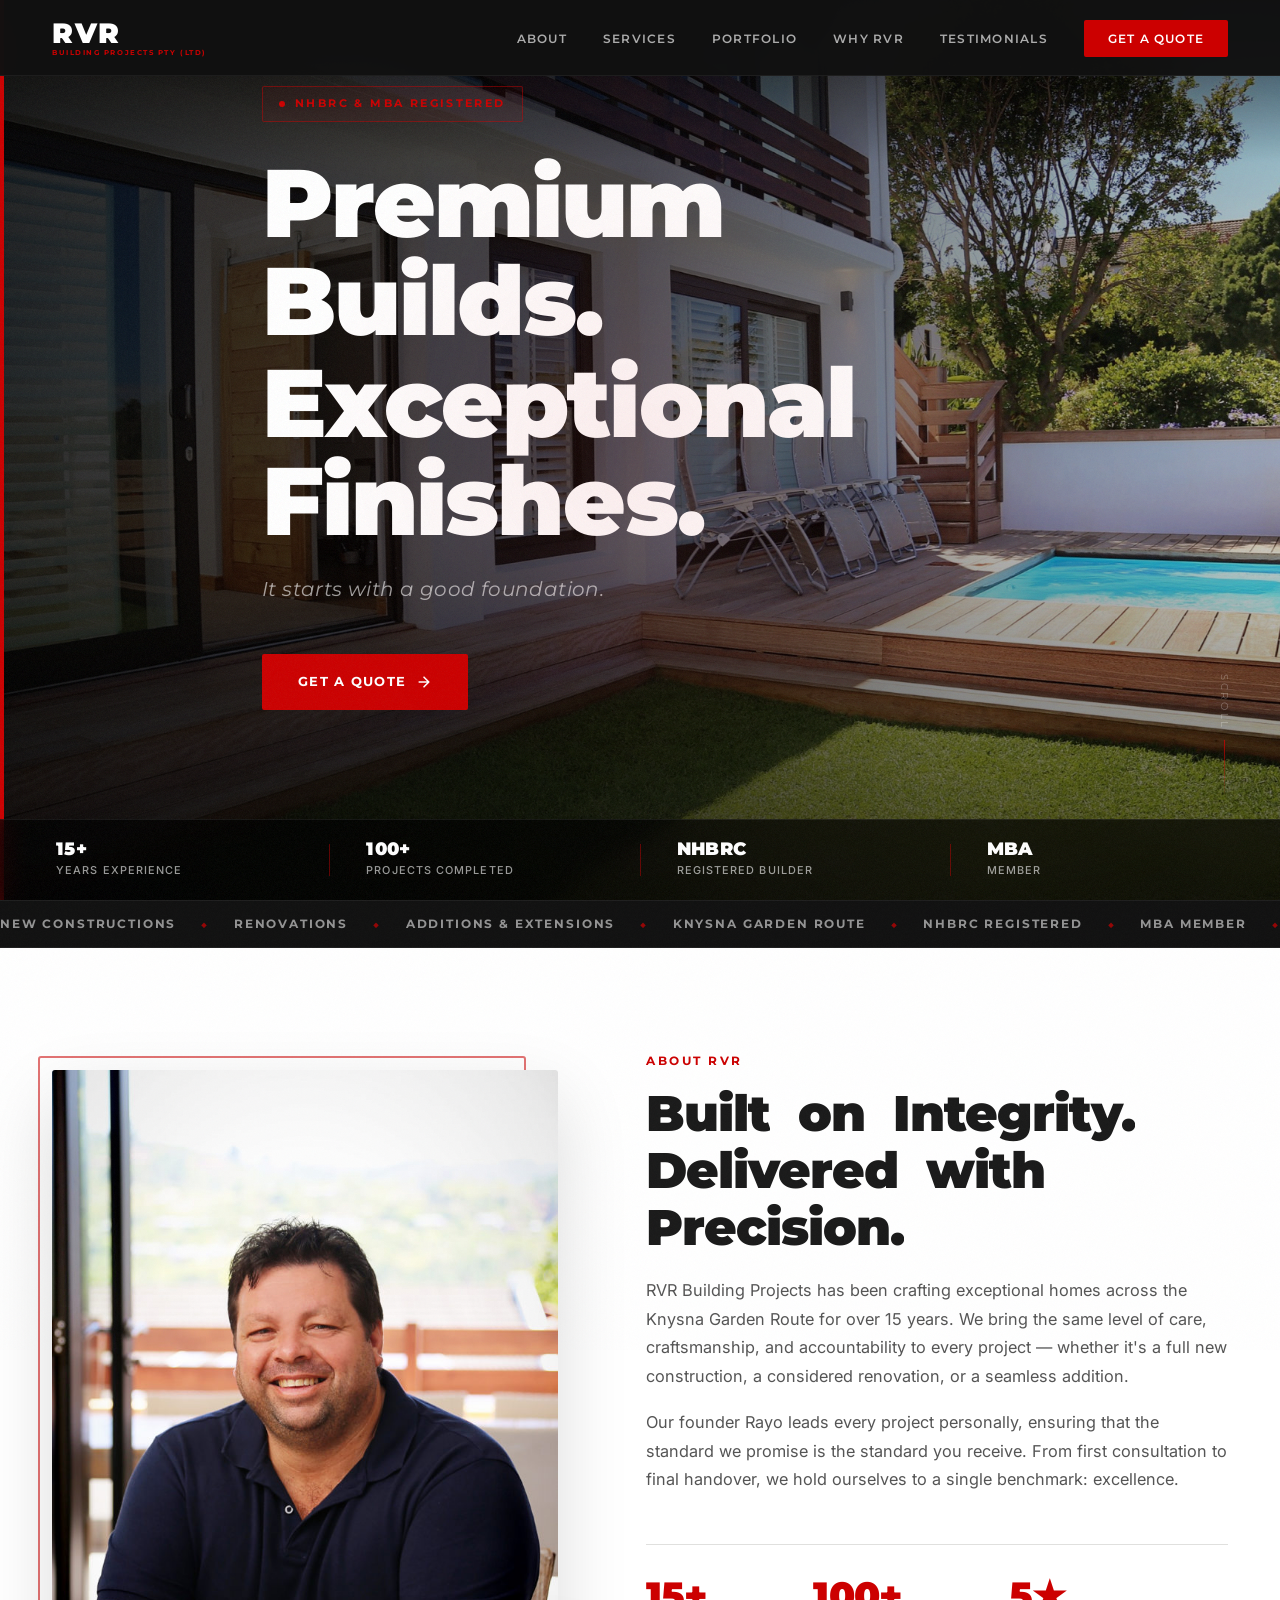
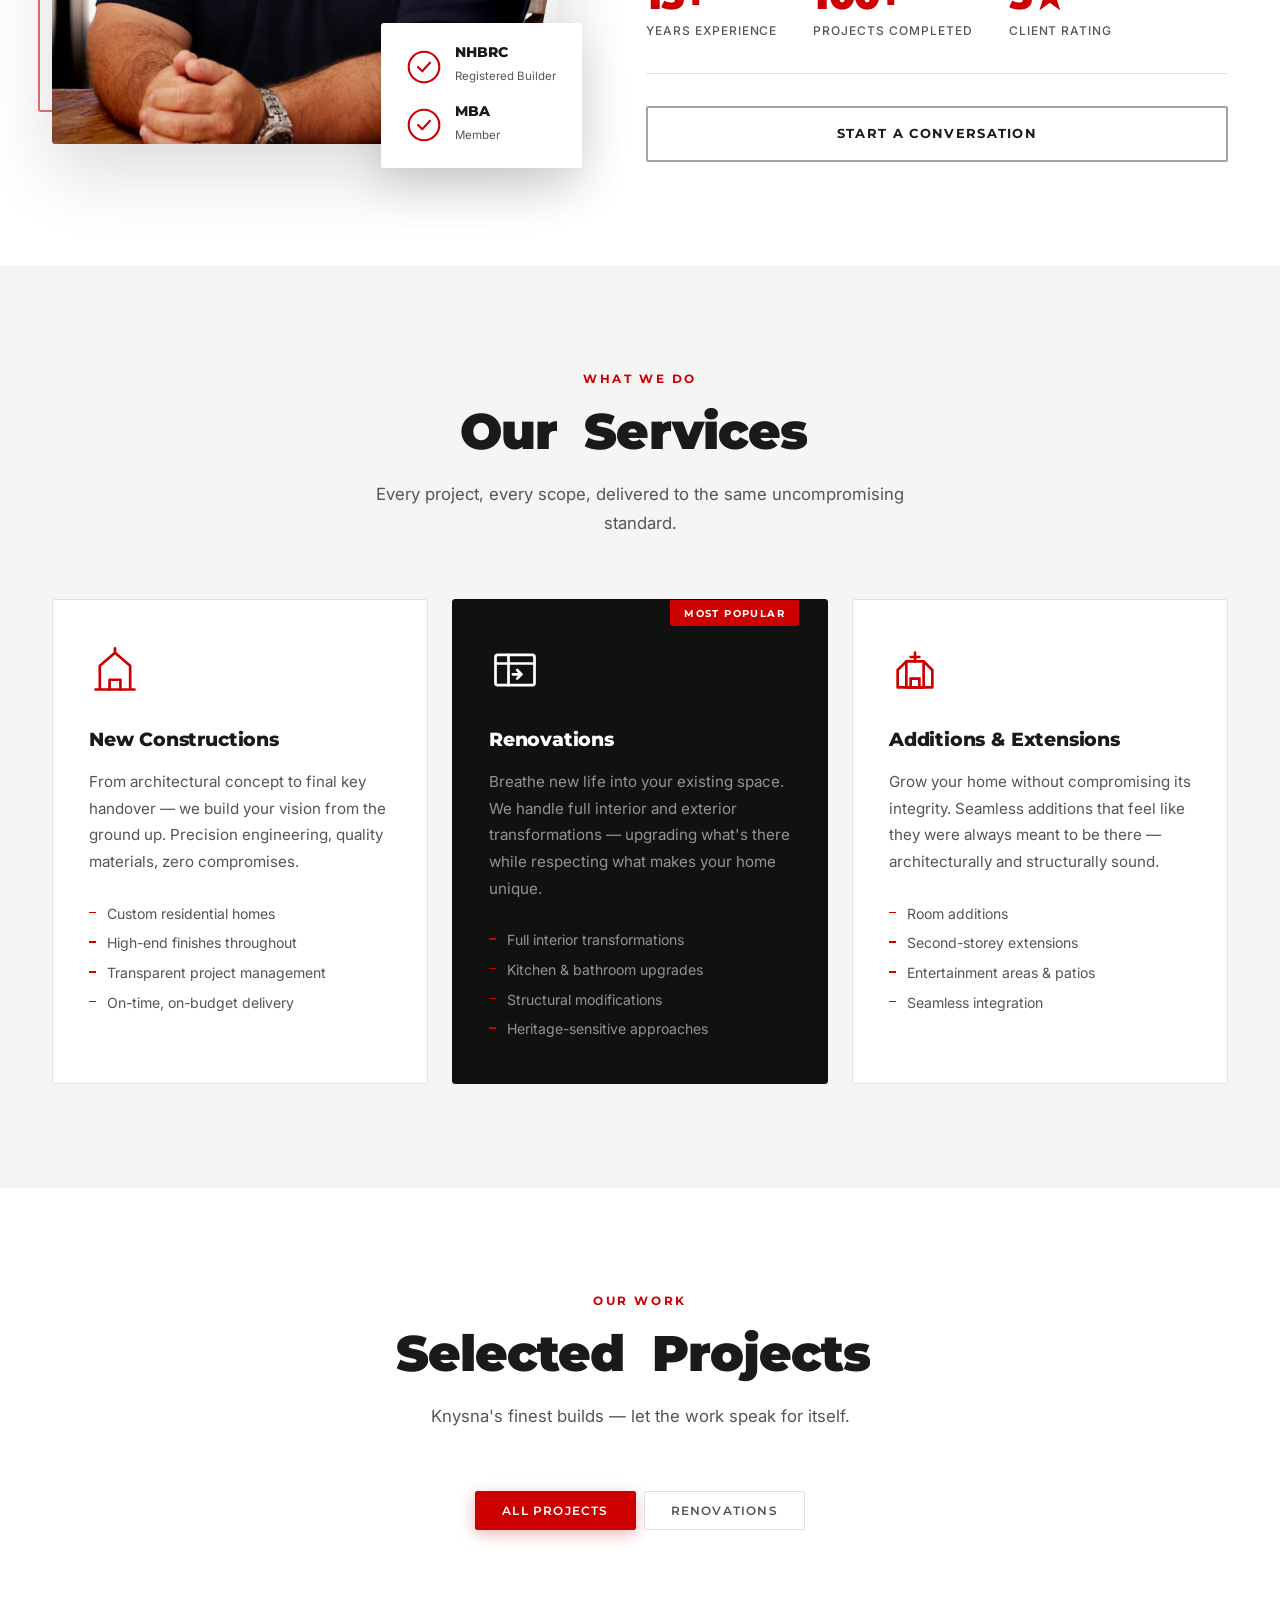
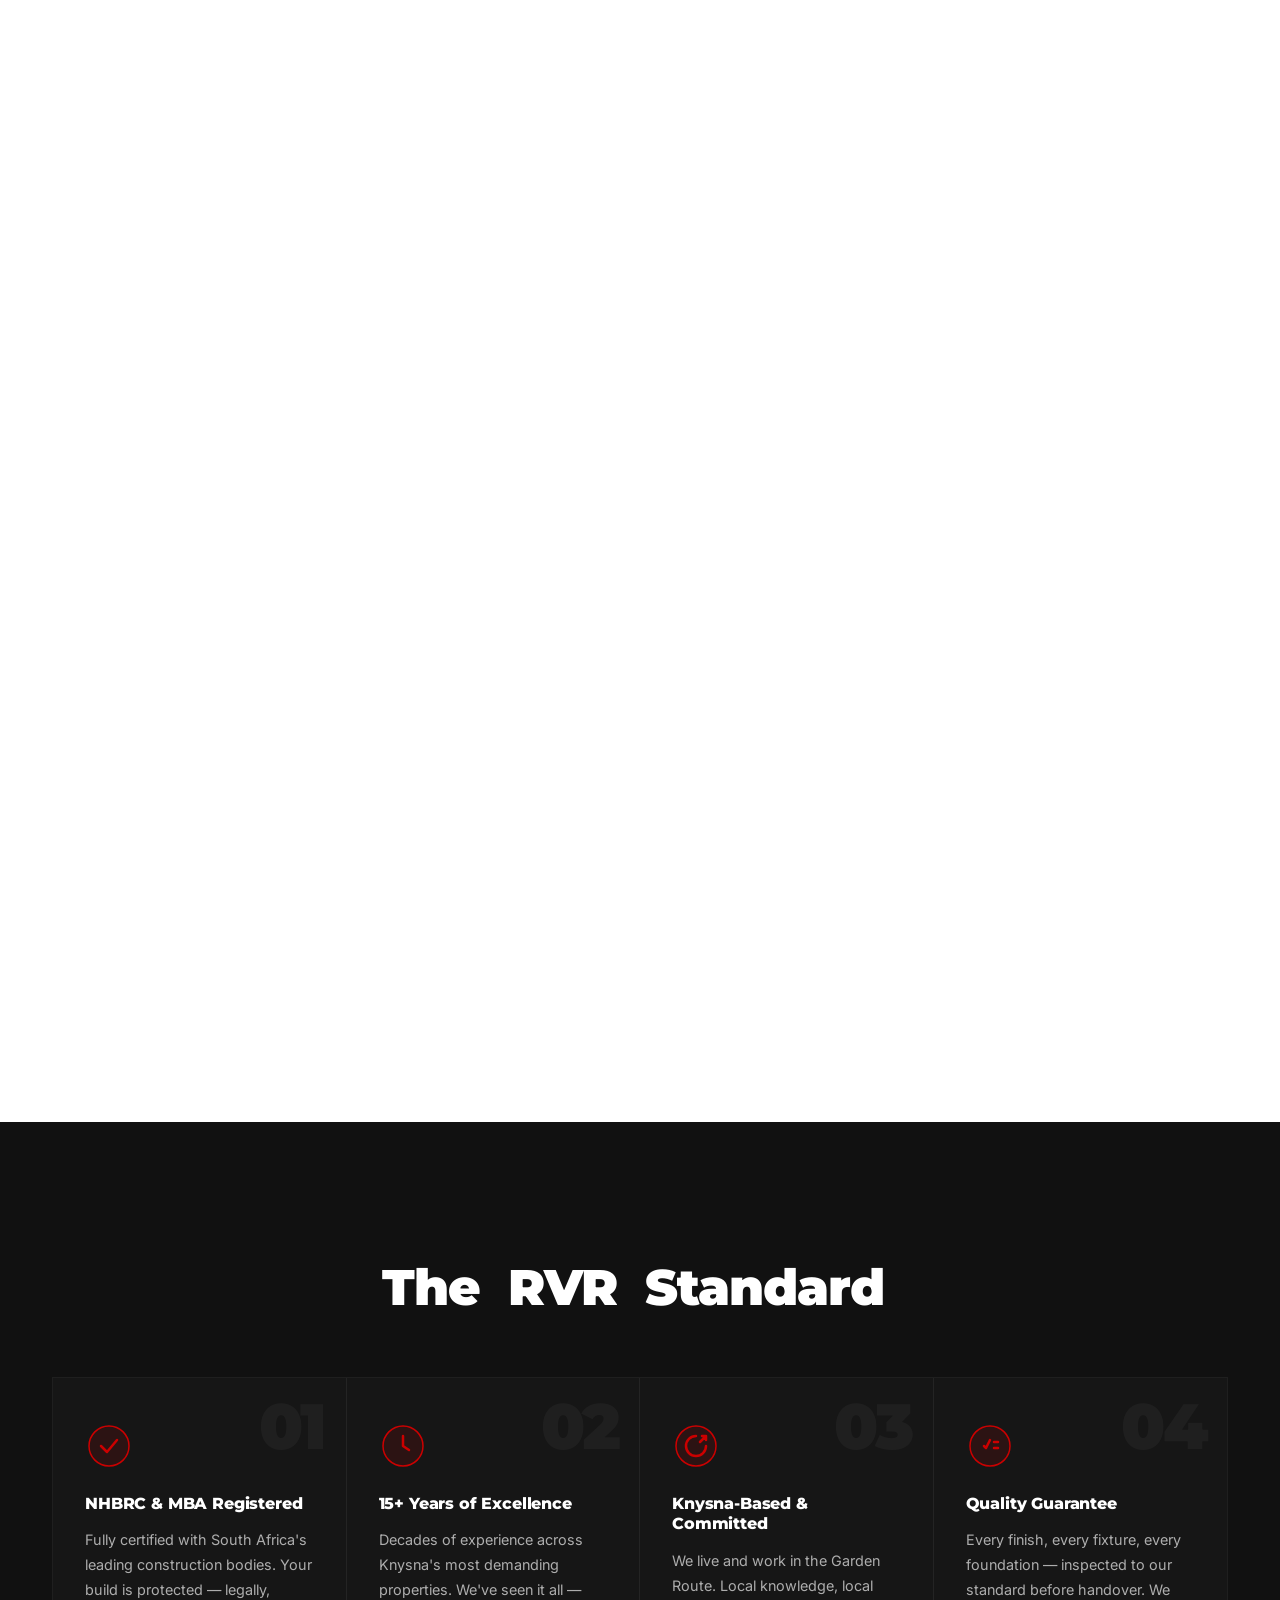
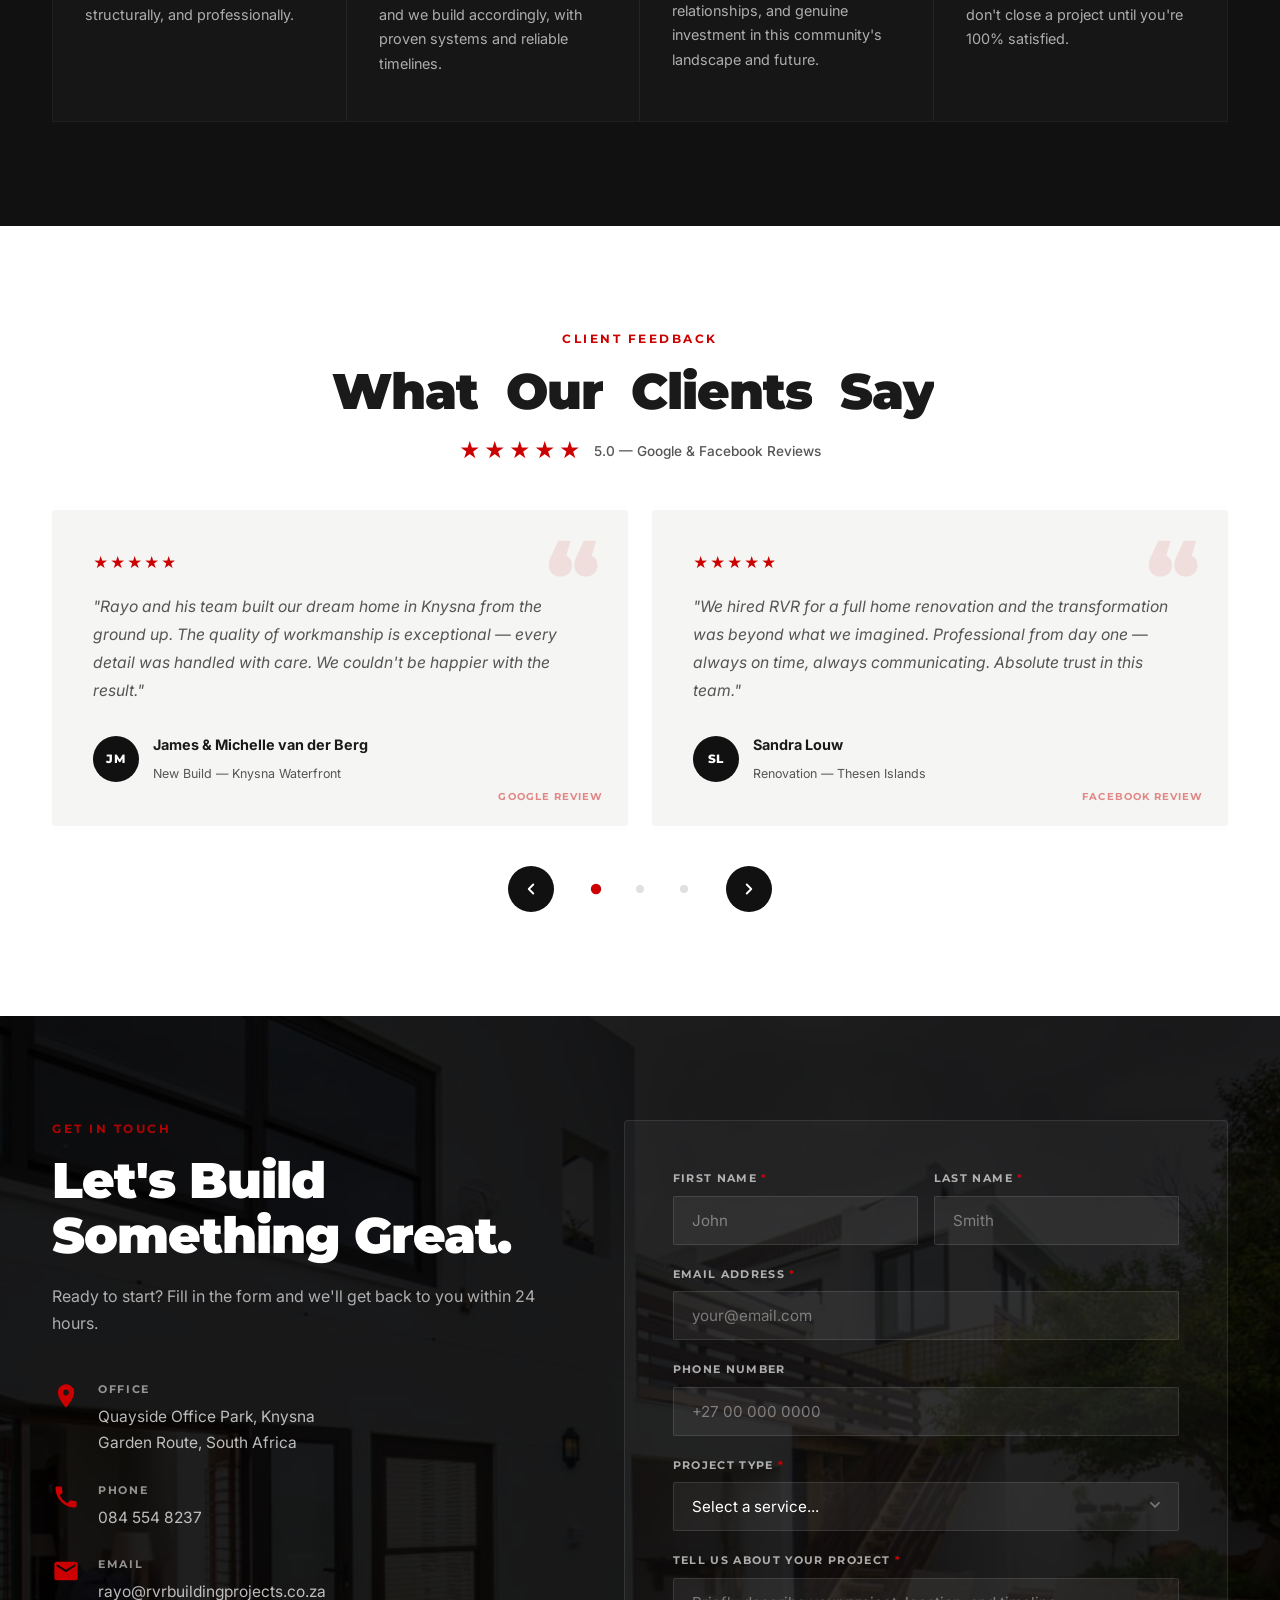
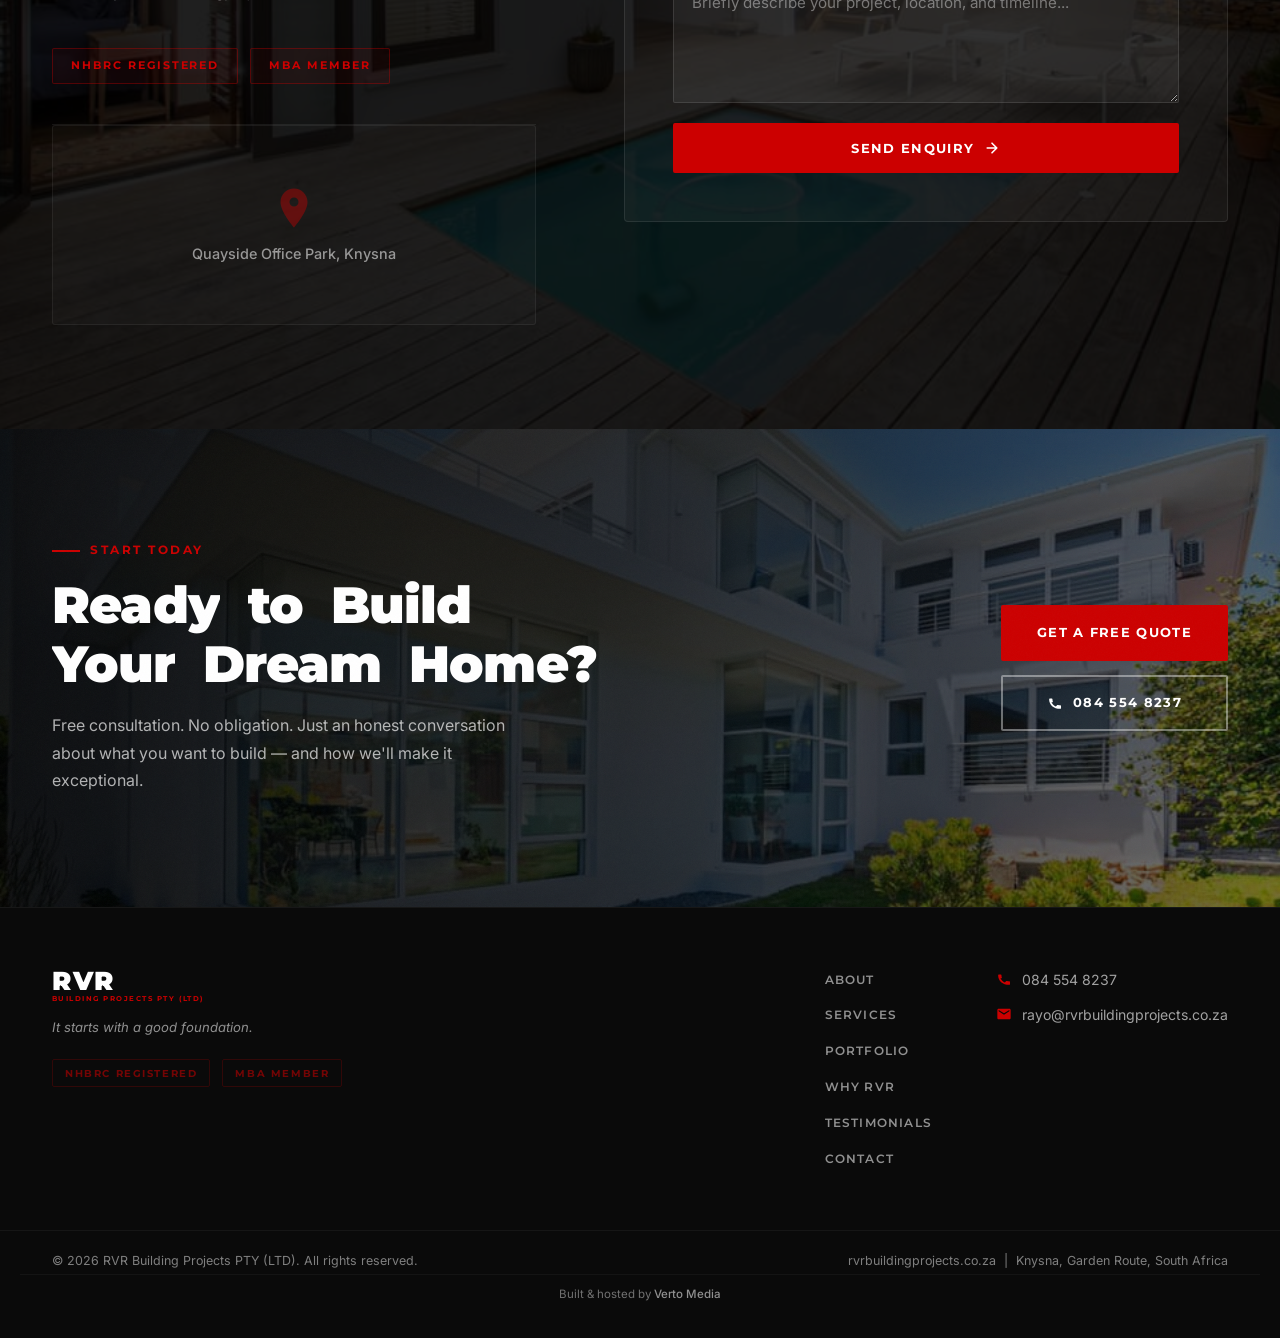
==== commit 14c29b1b: "Rename projects to House, fix Metelerkamp spelling, set Perkins as renovation - Change all project n" ====
--- a/index.html
+++ b/index.html
@@ -266,7 +266,6 @@
 
       <div class="portfolio__filters fade-in" role="group" aria-label="Filter projects">
         <button class="filter-btn active" data-filter="all">All Projects</button>
-        <button class="filter-btn" data-filter="new">New Builds</button>
         <button class="filter-btn" data-filter="renovation">Renovations</button>
       </div>
 
@@ -276,15 +275,15 @@
              data-category="renovation"
              data-index="0"
              data-image="images/project-modern-exterior.jpg"
-             data-images="images/project-modern-exterior.jpg,images/project-huis-potgieter.jpg,images/project-huis-potgieter-garden.jpg,images/project-huis-potgieter-deck.jpg,images/project-huis-potgieter-kitchen.jpg,images/project-huis-potgieter-living.jpg,images/project-interior-stairs.jpg"
+             data-images="images/project-modern-exterior.jpg,images/project-huis-potgieter-garden.jpg,images/project-huis-potgieter-deck.jpg,images/project-huis-potgieter-kitchen.jpg,images/project-huis-potgieter-living.jpg,images/project-interior-stairs.jpg"
              data-tag="Renovation"
-             data-title="Huis Potgieter — Brenton on Sea"
+             data-title="House Potgieter — Brenton on Sea"
              data-desc="Extensive renovation of a modern coastal residence in Brenton on Sea — the home was largely rebuilt from the ground up, with new kitchen, bathrooms, custom joinery, and seamless indoor-outdoor living spaces."
-             role="button" tabindex="0" aria-label="View project: Huis Potgieter — Brenton on Sea">
+             role="button" tabindex="0" aria-label="View project: House Potgieter — Brenton on Sea">
           <div class="portfolio-item__img" style="background-image:url('images/project-modern-exterior.jpg');">
             <div class="portfolio-item__overlay">
               <span class="portfolio-item__tag">Renovation</span>
-              <h4>Huis Potgieter — Brenton on Sea</h4>
+              <h4>House Potgieter — Brenton on Sea</h4>
               <p>Extensive coastal renovation — nearly a full rebuild with custom kitchen, bathrooms and outdoor living</p>
               <span class="portfolio-item__link">View Project <span aria-hidden="true">→</span></span>
             </div>
@@ -310,18 +309,18 @@
         </div>
 
         <div class="portfolio-item fade-in"
-             data-category="new"
+             data-category="renovation"
              data-index="2"
              data-image="images/project-huis-metlerkamp-exterior.jpg"
              data-images="images/project-huis-metlerkamp-exterior.jpg,images/project-pool-deck.jpg,images/project-huis-metlerkamp-upper-deck.jpg,images/project-huis-metlerkamp-kitchen.jpg,images/project-huis-metlerkamp-kitchen2.jpg"
-             data-tag="New Build"
-             data-title="Huis Metlerkamp Rebuild"
+             data-tag="Renovation"
+             data-title="House Metelerkamp Rebuild"
              data-desc="Complete rebuild of a residential property after the devastating 2017 Knysna fire — new structure, bespoke kitchen with custom cabinetry and exposed brick, and an outdoor entertainment deck with plunge pool overlooking the Knysna Lagoon."
-             role="button" tabindex="0" aria-label="View project: Huis Metlerkamp Rebuild">
+             role="button" tabindex="0" aria-label="View project: House Metelerkamp Rebuild">
           <div class="portfolio-item__img" style="background-image:url('images/project-huis-metlerkamp-exterior.jpg');">
             <div class="portfolio-item__overlay">
-              <span class="portfolio-item__tag">New Build</span>
-              <h4>Huis Metlerkamp Rebuild</h4>
+              <span class="portfolio-item__tag">Renovation</span>
+              <h4>House Metelerkamp Rebuild</h4>
               <p>Complete rebuild after the 2017 Knysna fire — pool deck, lagoon views &amp; bespoke kitchen</p>
               <span class="portfolio-item__link">View Project <span aria-hidden="true">→</span></span>
             </div>
@@ -329,19 +328,19 @@
         </div>
 
         <div class="portfolio-item fade-in"
-             data-category="new"
+             data-category="renovation"
              data-index="3"
              data-image="images/project-huis-perkins.jpg"
              data-images="images/project-huis-perkins.jpg,images/project-huis-perkins-entrance.jpg,images/project-huis-perkins-kitchen.jpg,images/project-huis-perkins-hallway.jpg,images/project-huis-perkins-bathroom.jpg"
-             data-tag="New Build"
-             data-title="Huis Perkins"
-             data-desc="Full residential build featuring a double-storey layout with custom timber joinery, a statement chandelier entrance, bespoke kitchen, mosaic-tiled bathroom and a sun-drenched pool deck — a showcase of craftsmanship from foundation to finish."
-             role="button" tabindex="0" aria-label="View project: Huis Perkins">
+             data-tag="Renovation"
+             data-title="House Perkins"
+             data-desc="Full residential renovation featuring a double-storey layout with custom timber joinery, a statement chandelier entrance, bespoke kitchen, mosaic-tiled bathroom and a sun-drenched pool deck — a showcase of craftsmanship throughout."
+             role="button" tabindex="0" aria-label="View project: House Perkins">
           <div class="portfolio-item__img" style="background-image:url('images/project-huis-perkins.jpg');">
             <div class="portfolio-item__overlay">
-              <span class="portfolio-item__tag">New Build</span>
-              <h4>Huis Perkins</h4>
-              <p>Double-storey residential build — custom joinery, statement interiors &amp; pool deck</p>
+              <span class="portfolio-item__tag">Renovation</span>
+              <h4>House Perkins</h4>
+              <p>Double-storey residential renovation — custom joinery, statement interiors &amp; pool deck</p>
               <span class="portfolio-item__link">View Project <span aria-hidden="true">→</span></span>
             </div>
           </div>
@@ -351,15 +350,15 @@
              data-category="renovation"
              data-index="4"
              data-image="images/project-interior-stairs.jpg"
-             data-images="images/project-interior-stairs.jpg,images/project-modern-exterior.jpg,images/project-huis-potgieter.jpg,images/project-huis-potgieter-garden.jpg,images/project-huis-potgieter-deck.jpg,images/project-huis-potgieter-kitchen.jpg,images/project-huis-potgieter-living.jpg"
+             data-images="images/project-interior-stairs.jpg,images/project-modern-exterior.jpg,images/project-huis-potgieter-garden.jpg,images/project-huis-potgieter-deck.jpg,images/project-huis-potgieter-kitchen.jpg,images/project-huis-potgieter-living.jpg"
              data-tag="Renovation"
-             data-title="Huis Potgieter — Custom Interiors"
-             data-desc="Bespoke marble stairs, glass balustrades and premium custom joinery — part of the extensive Huis Potgieter renovation in Brenton on Sea."
-             role="button" tabindex="0" aria-label="View project: Huis Potgieter — Custom Interiors">
+             data-title="House Potgieter — Custom Interiors"
+             data-desc="Bespoke marble stairs, glass balustrades and premium custom joinery — part of the extensive House Potgieter renovation in Brenton on Sea."
+             role="button" tabindex="0" aria-label="View project: House Potgieter — Custom Interiors">
           <div class="portfolio-item__img" style="background-image:url('images/project-interior-stairs.jpg');">
             <div class="portfolio-item__overlay">
               <span class="portfolio-item__tag">Renovation</span>
-              <h4>Huis Potgieter — Custom Interiors</h4>
+              <h4>House Potgieter — Custom Interiors</h4>
               <p>Bespoke marble stairs, glass balustrades and premium finishes — Brenton on Sea</p>
               <span class="portfolio-item__link">View Project <span aria-hidden="true">→</span></span>
             </div>
--- a/styles.css
+++ b/styles.css
@@ -253,7 +253,8 @@
   backdrop-filter: blur(16px);
   -webkit-backdrop-filter: blur(16px);
   border-bottom: 1px solid rgba(255, 255, 255, 0.055);
-  transition: box-shadow var(--transition);
+  transition: box-shadow 0.4s cubic-bezier(0.4, 0, 0.2, 1);
+  will-change: box-shadow;
 }
 
 .nav.scrolled {
@@ -2110,6 +2111,13 @@
   .portfolio-item--tall { grid-column: auto; grid-row: auto; }
   .portfolio-item__overlay { opacity: 1; }
   .portfolio-item__overlay > * { transform: none; opacity: 1; }
+  .portfolio-item__img { filter: grayscale(0%) brightness(1); }
+  .portfolio-item__overlay p {
+    display: -webkit-box;
+    -webkit-line-clamp: 2;
+    -webkit-box-orient: vertical;
+    overflow: hidden;
+  }
 
   /* Why */
   .why__grid { grid-template-columns: 1fr; gap: 0; }
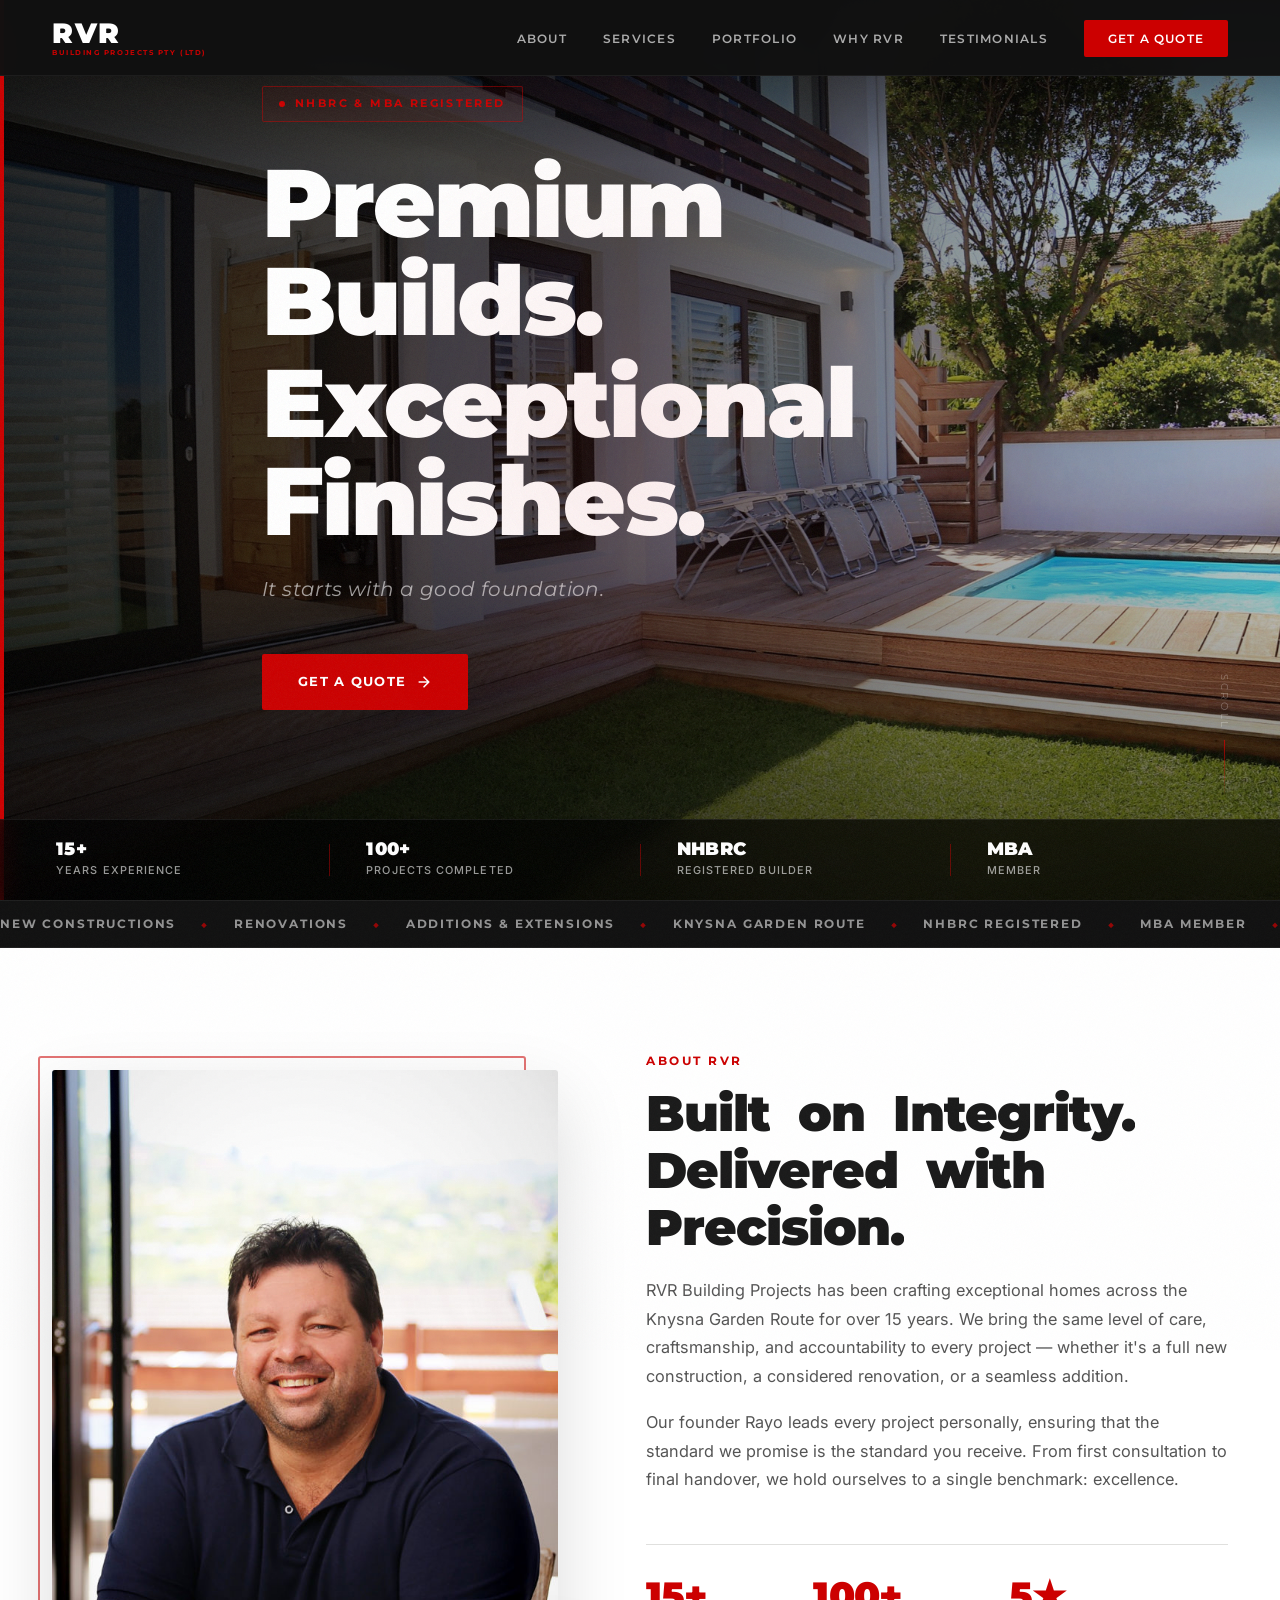
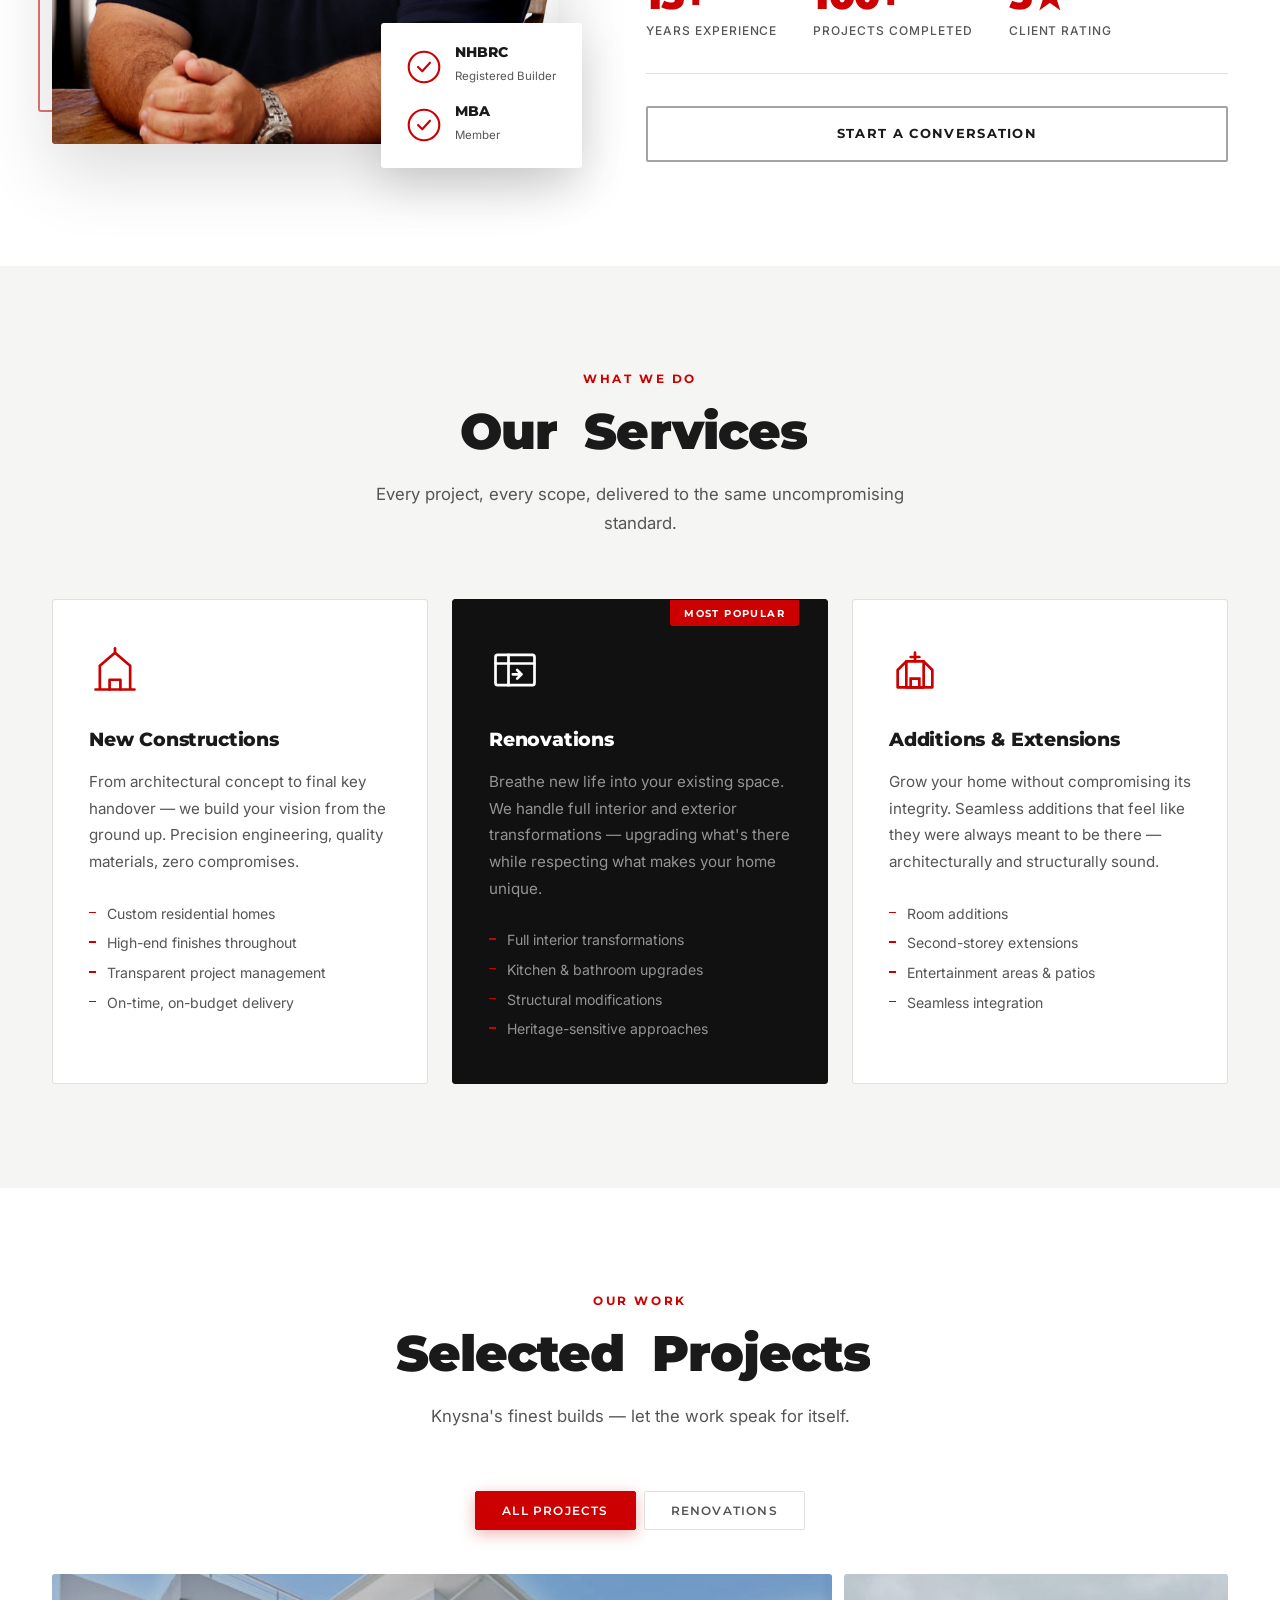
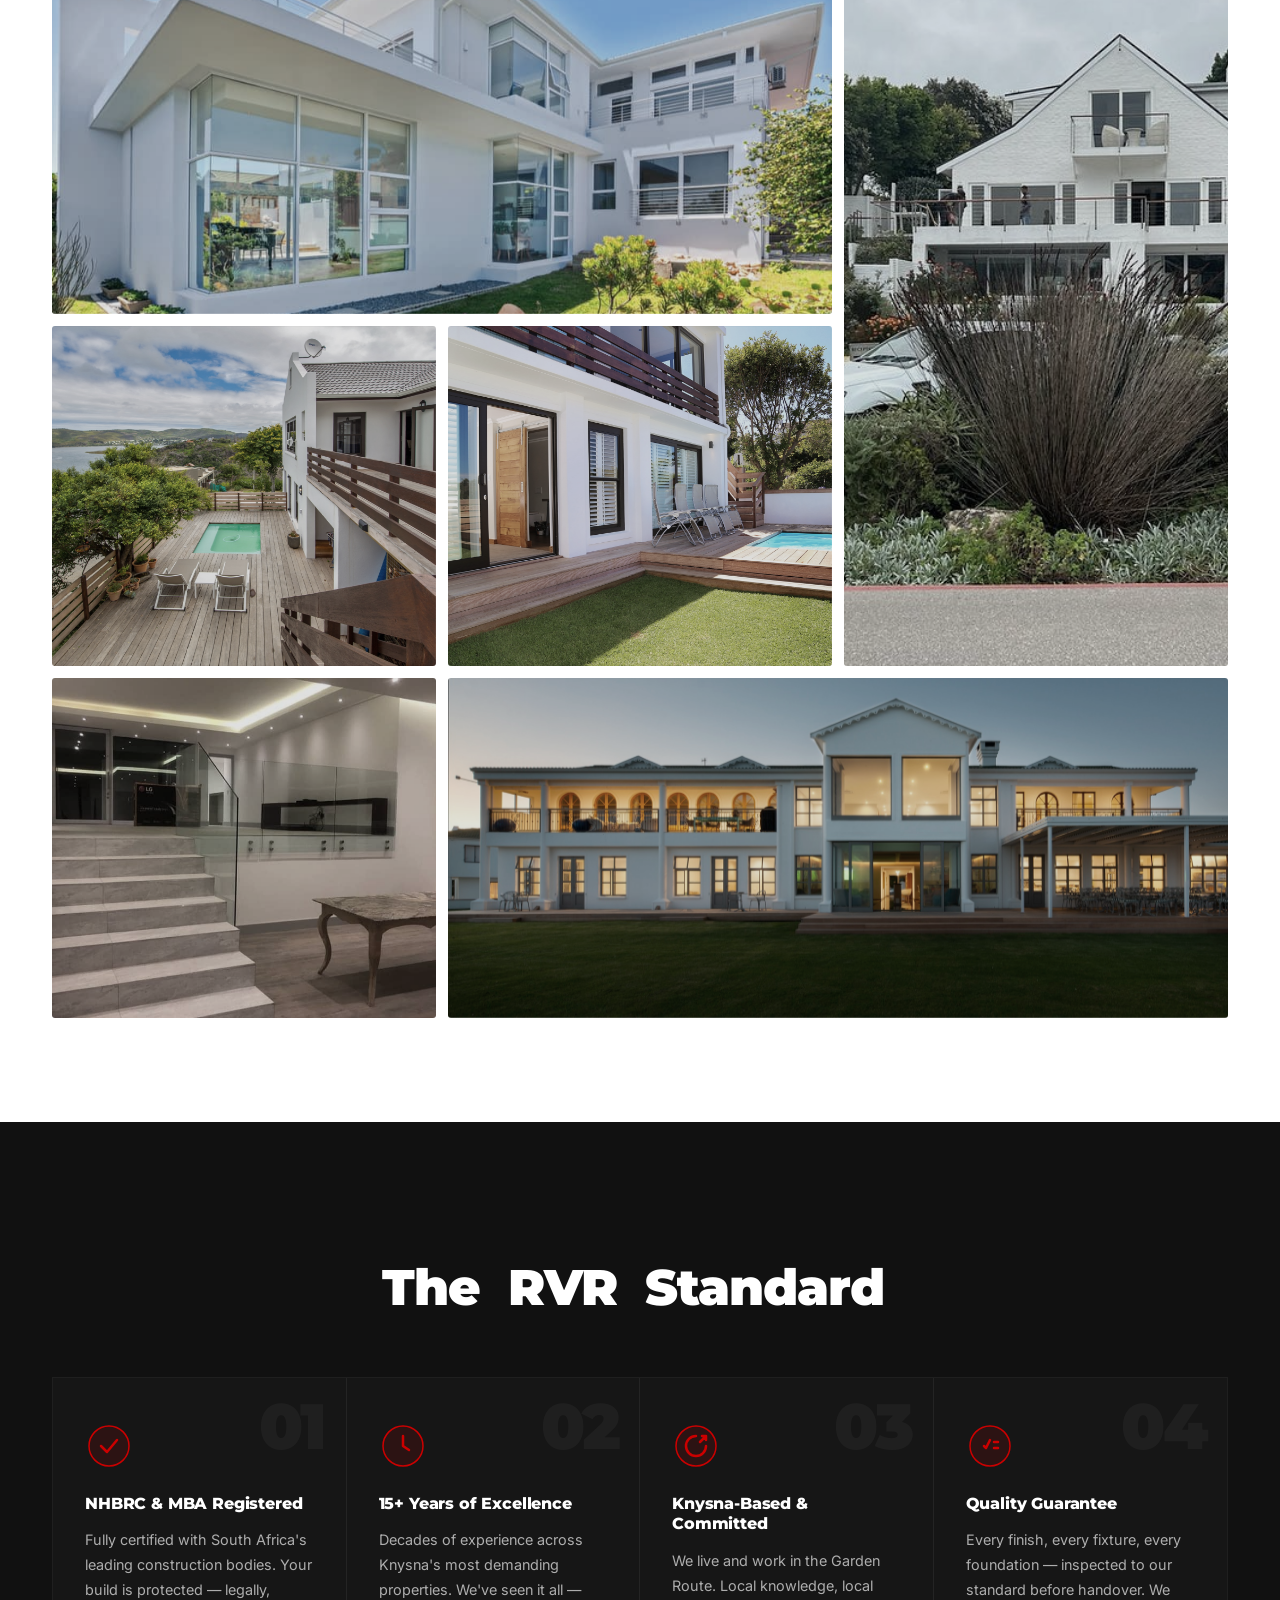
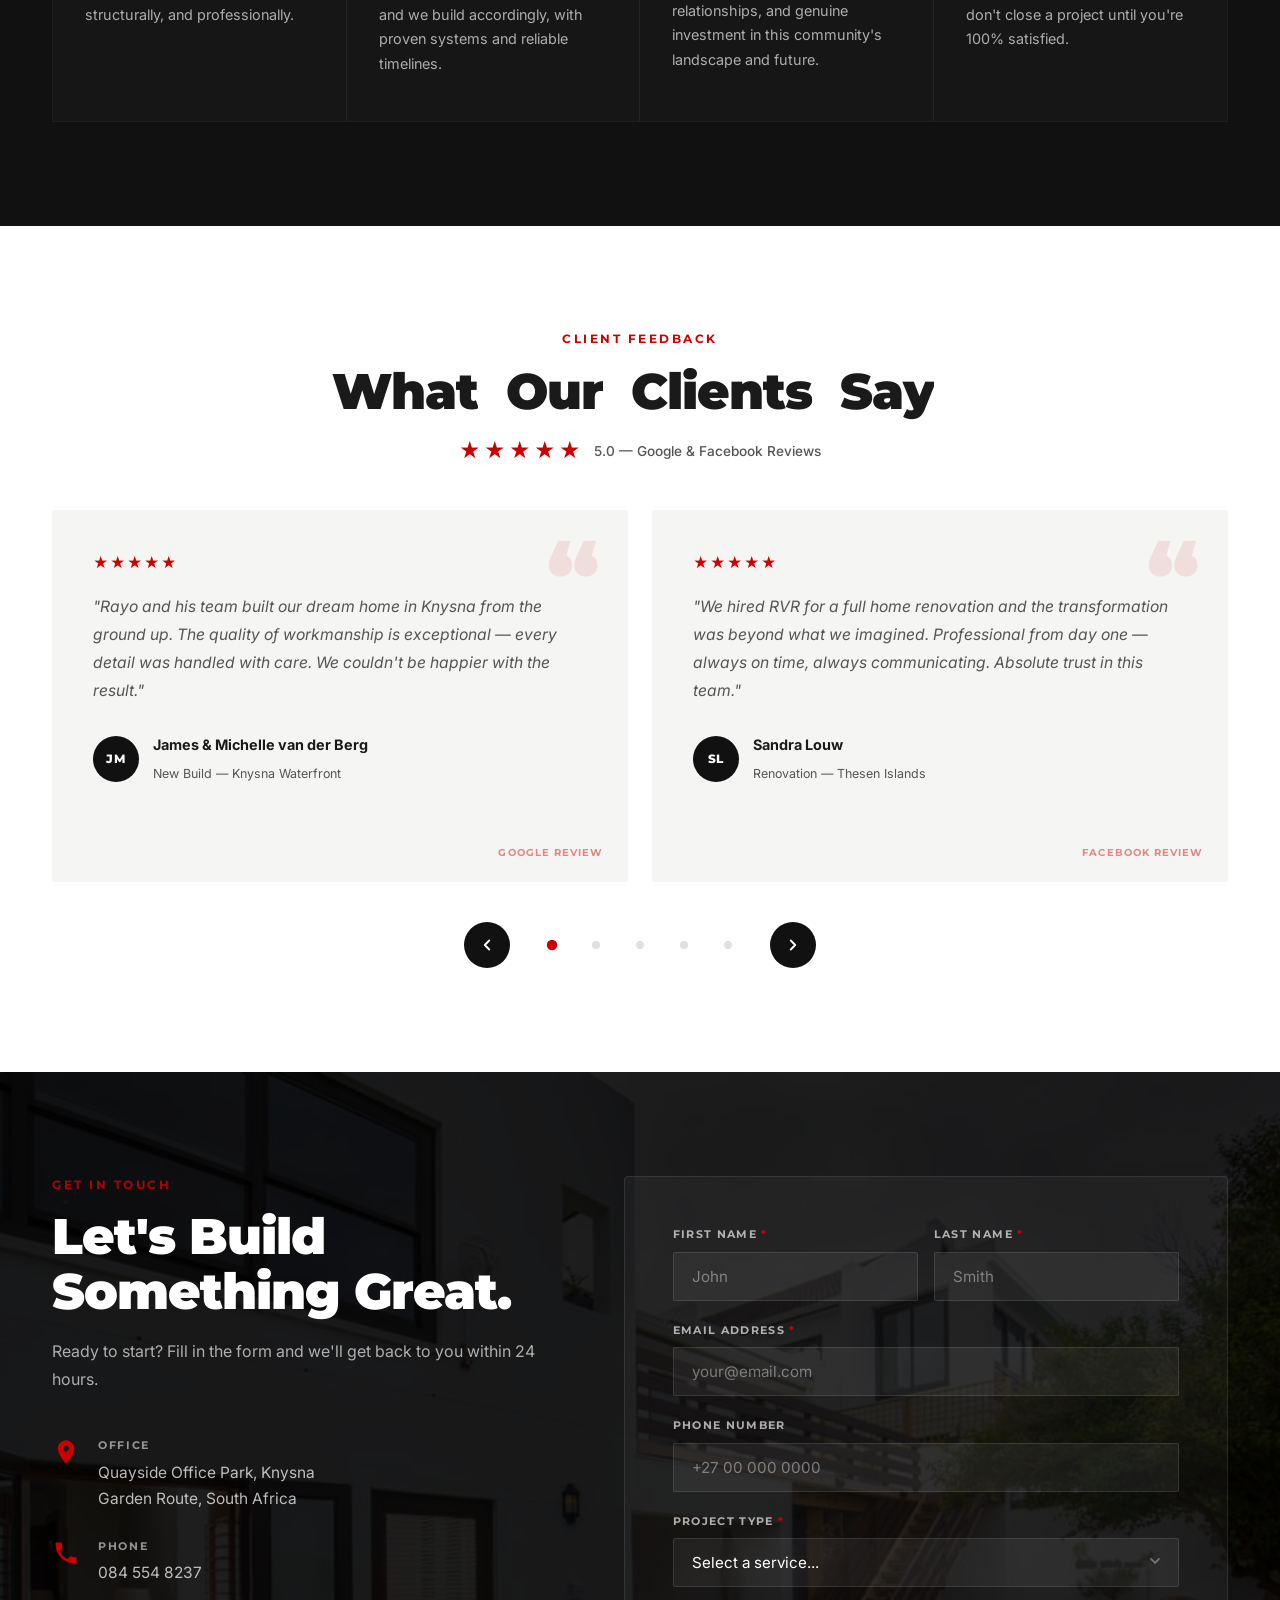
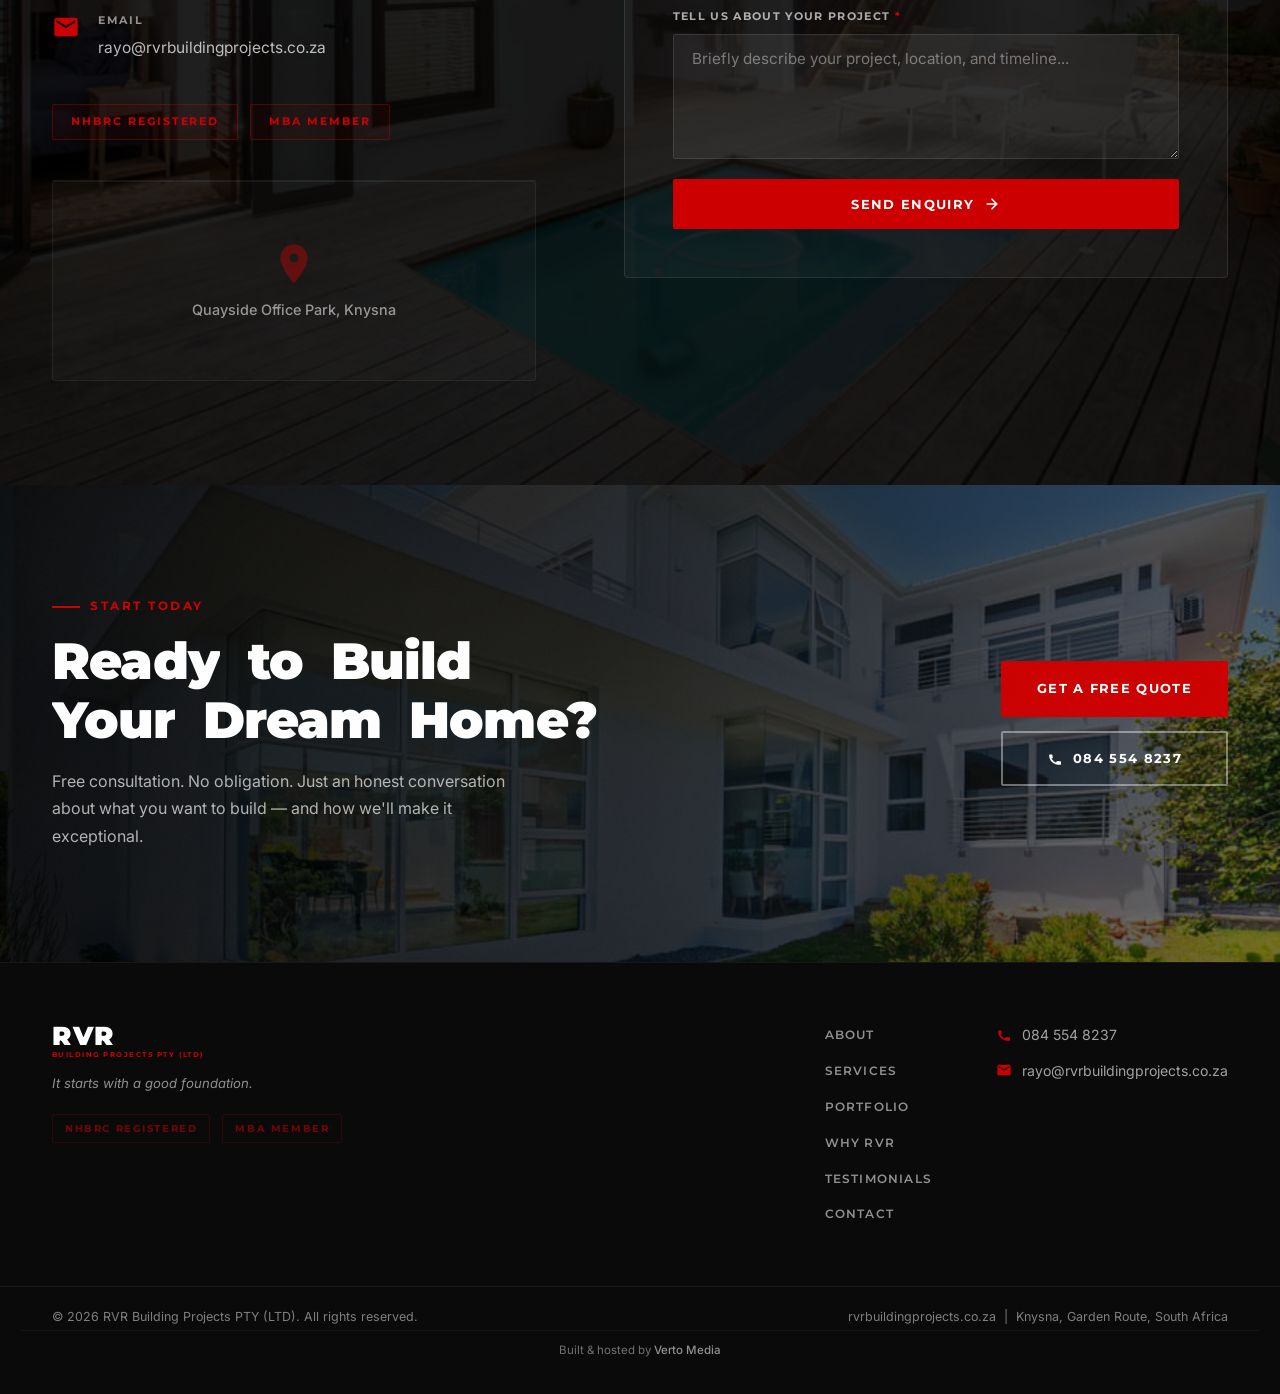
==== commit 0c2414a6: "Add David Perkins and AB Retief client testimonials" ====
--- a/index.html
+++ b/index.html
@@ -536,6 +536,36 @@
             <div class="testimonial-card__source" aria-label="Source: Google Review">Google Review</div>
           </article>
 
+          <article class="testimonial-card">
+            <div class="testimonial-card__stars" aria-label="5 stars">★★★★★</div>
+            <blockquote>
+              <p>"RVR Building is way more than just a construction company. Your ability to project manage the entire build was a real eye opener and some of the ideas you came up with we implemented are outstanding — the pool area we could never have envisaged without your input. To sum up, a huge thank you from Jane and I for creating our dream."</p>
+            </blockquote>
+            <div class="testimonial-card__author">
+              <div class="testimonial-card__avatar" aria-hidden="true">DP</div>
+              <div>
+                <strong>David Perkins</strong>
+                <span>New Build</span>
+              </div>
+            </div>
+            <div class="testimonial-card__source" aria-label="Source: Client Letter">Client Letter</div>
+          </article>
+
+          <article class="testimonial-card">
+            <div class="testimonial-card__stars" aria-label="5 stars">★★★★★</div>
+            <blockquote>
+              <p>"Thank you for the renovations carried out at my house. What has been a pleasure is the team have conducted themselves in a professional manner and were able to accommodate my routing and never-ending changes. The quality of workmanship has to be commended and housekeeping on site has been fantastic. Hopefully we can build next door later this year."</p>
+            </blockquote>
+            <div class="testimonial-card__author">
+              <div class="testimonial-card__avatar" aria-hidden="true">AB</div>
+              <div>
+                <strong>AB Retief</strong>
+                <span>Renovation</span>
+              </div>
+            </div>
+            <div class="testimonial-card__source" aria-label="Source: Client Letter">Client Letter</div>
+          </article>
+
         </div>
 
         <div class="testimonials__controls">
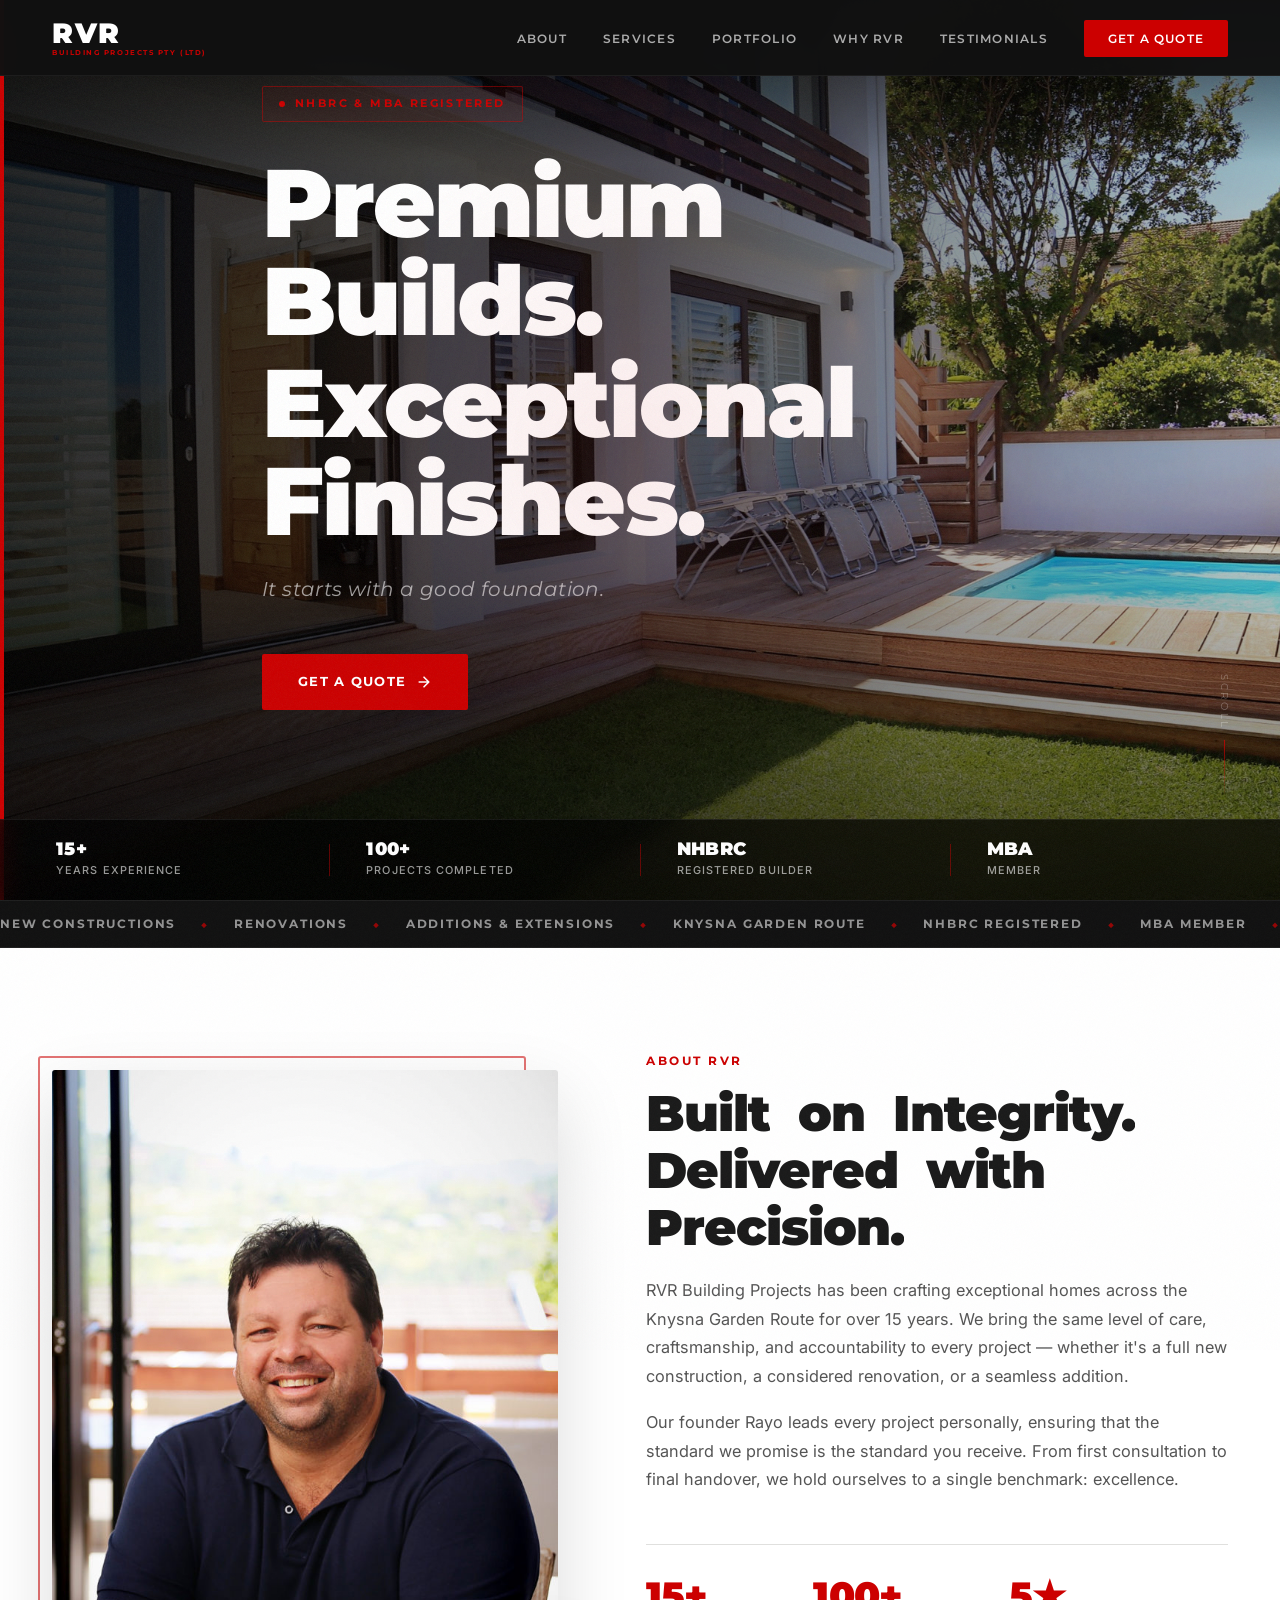
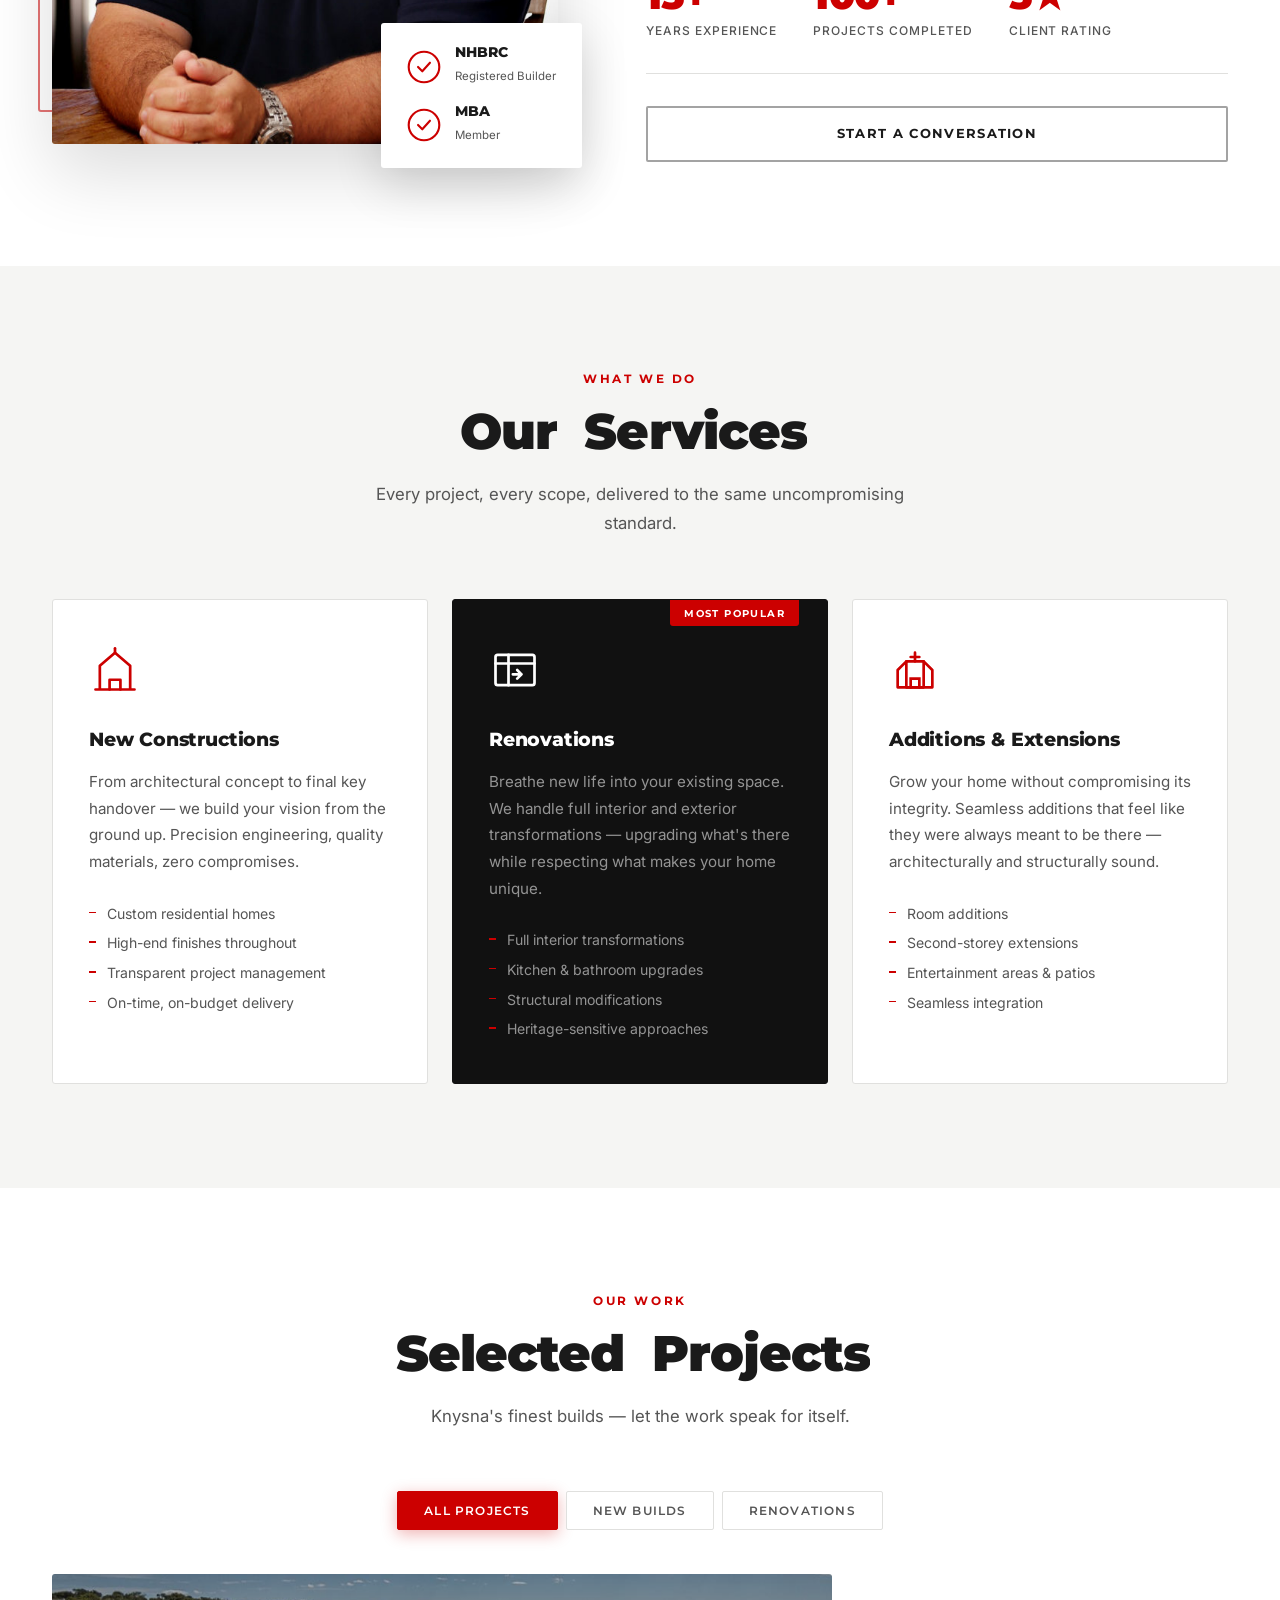
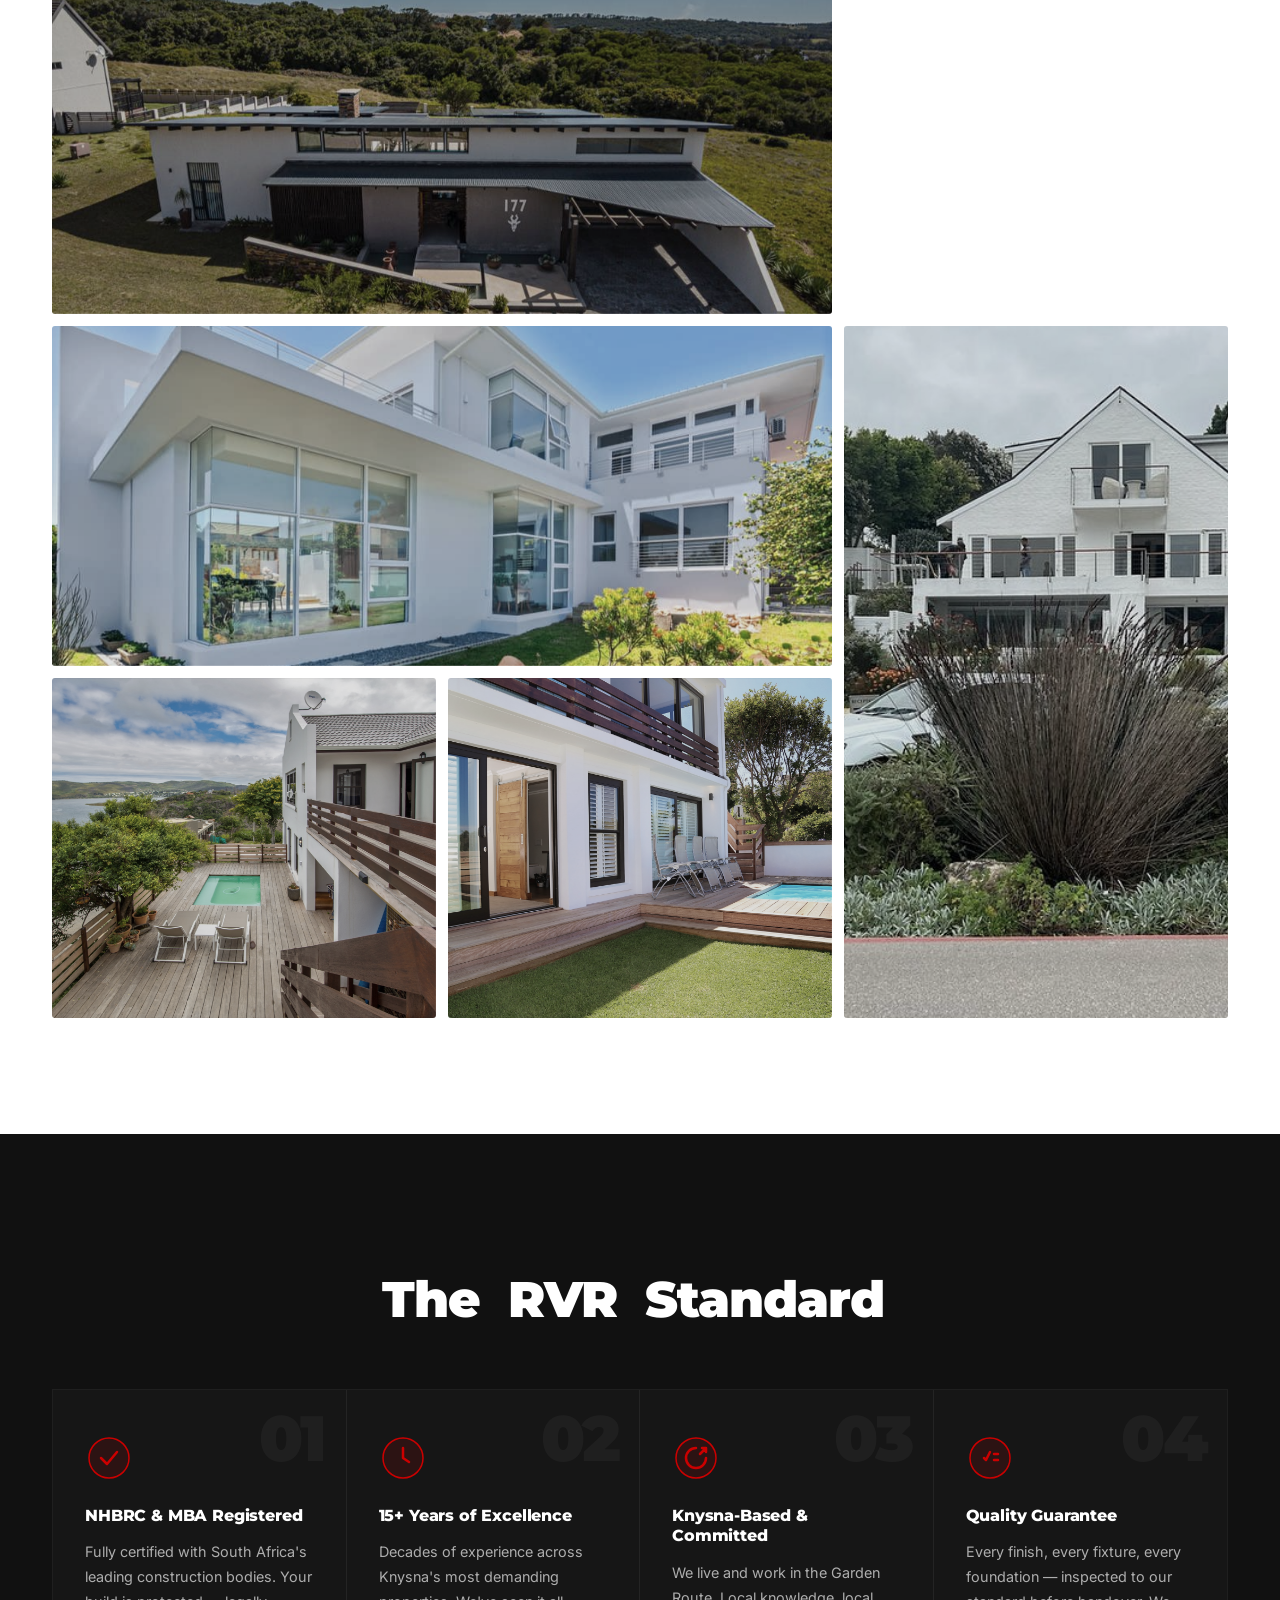
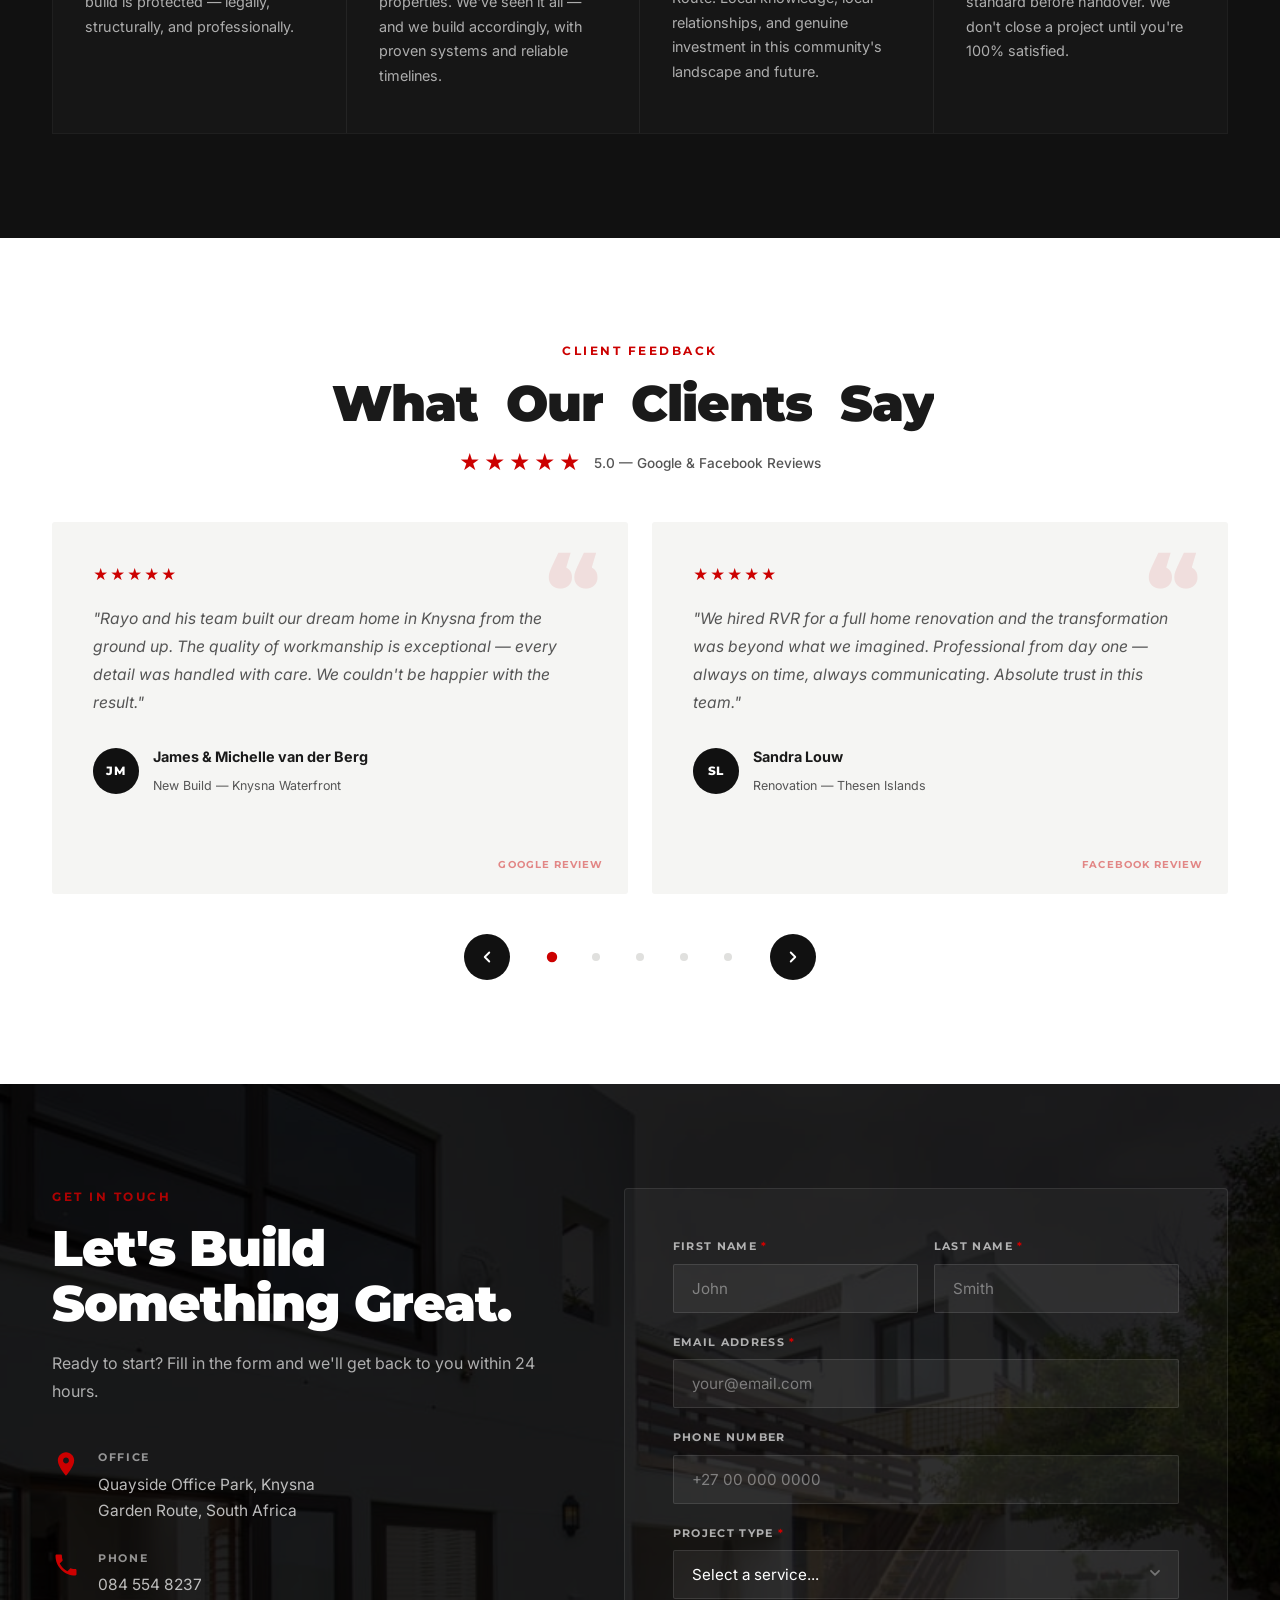
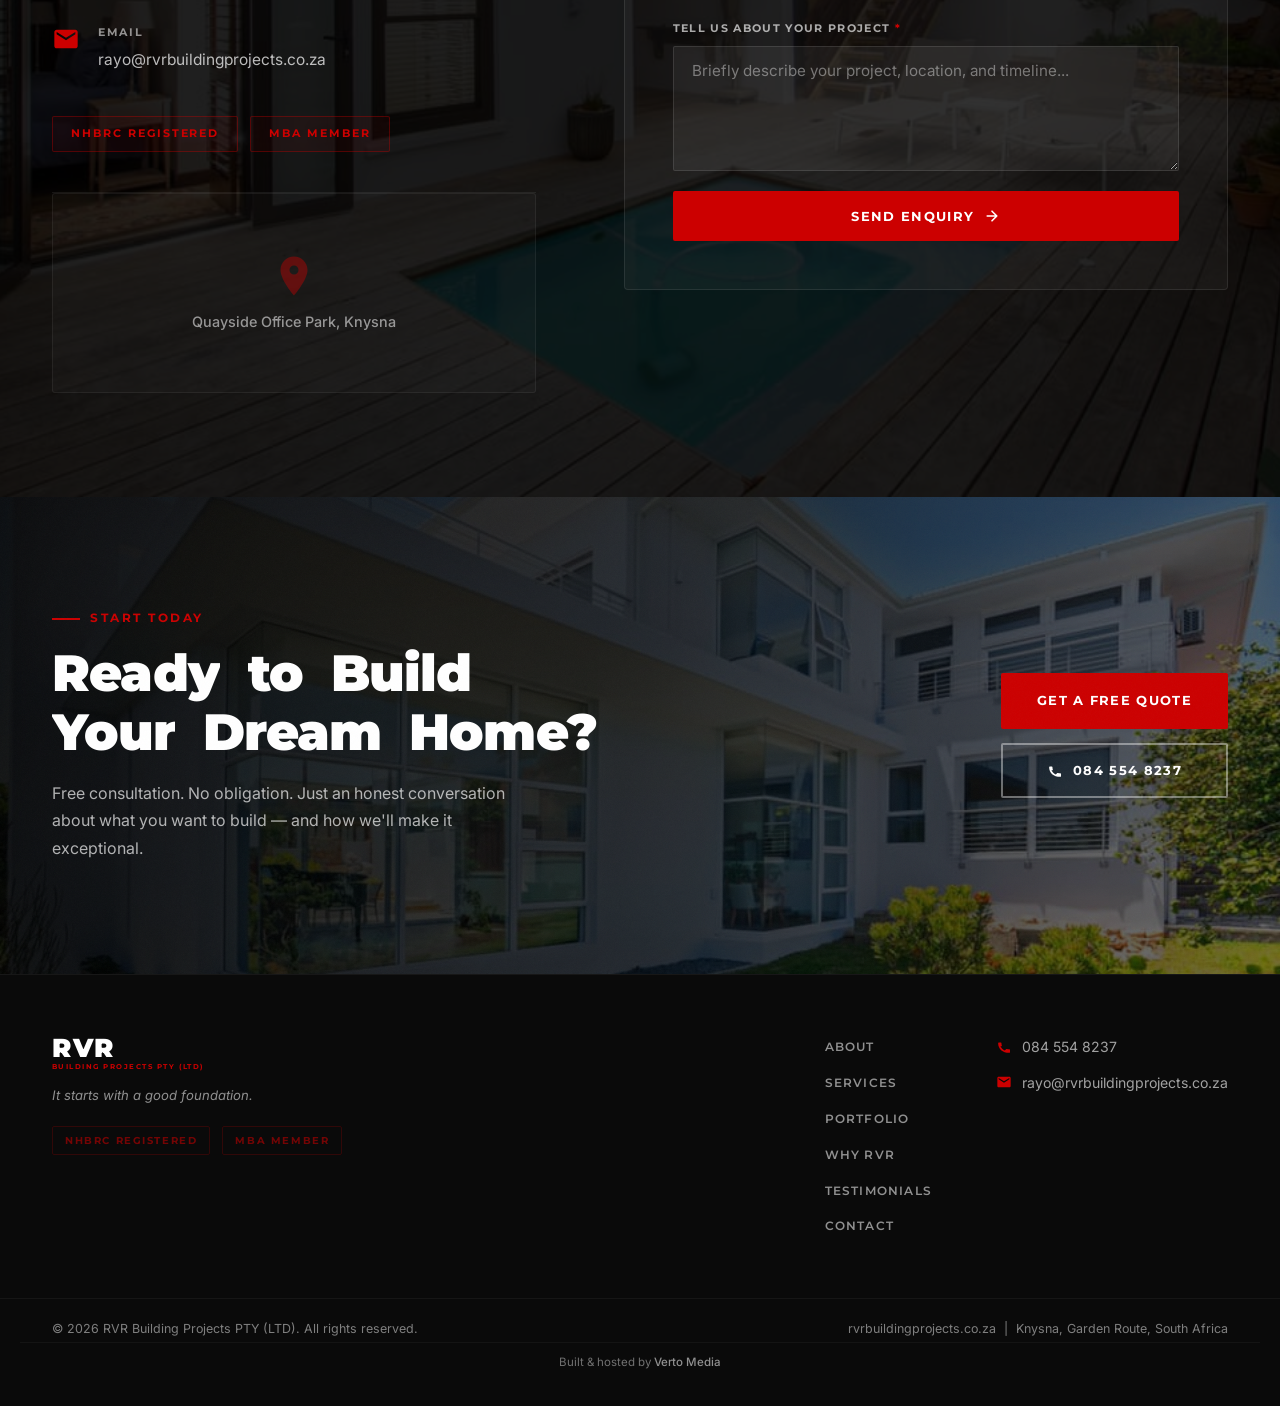
==== commit 6c8a1c08: "Add House Rautenbach new-build project and New Builds filter Co-Authored-By: Claude Opus 4.8 <norepl" ====
--- a/index.html
+++ b/index.html
@@ -266,10 +266,30 @@
 
       <div class="portfolio__filters fade-in" role="group" aria-label="Filter projects">
         <button class="filter-btn active" data-filter="all">All Projects</button>
+        <button class="filter-btn" data-filter="new-build">New Builds</button>
         <button class="filter-btn" data-filter="renovation">Renovations</button>
       </div>
 
       <div class="portfolio__grid" id="portfolioGrid">
+
+        <div class="portfolio-item portfolio-item--wide fade-in"
+             data-category="new-build"
+             data-index="6"
+             data-image="images/project-rautenbach.jpg"
+             data-images="images/project-rautenbach.jpg,images/project-rautenbach-living.jpg,images/project-rautenbach-pool.jpg,images/project-rautenbach-entrance.jpg,images/project-rautenbach-bathroom.jpg"
+             data-tag="New Build"
+             data-title="House Rautenbach — New Build"
+             data-desc="A brand-new home built from the ground up for a newlywed couple — featuring soaring exposed-truss ceilings over an open-plan living and kitchen space, a natural stone entrance with water feature, a pool and pergola entertainment area, and crisp contemporary finishes throughout."
+             role="button" tabindex="0" aria-label="View project: House Rautenbach — New Build">
+          <div class="portfolio-item__img" style="background-image:url('images/project-rautenbach.jpg');">
+            <div class="portfolio-item__overlay">
+              <span class="portfolio-item__tag">New Build</span>
+              <h4>House Rautenbach — New Build</h4>
+              <p>A new home built from the ground up for newlyweds — exposed trusses, stone entrance &amp; pool deck</p>
+              <span class="portfolio-item__link">View Project <span aria-hidden="true">→</span></span>
+            </div>
+          </div>
+        </div>
 
         <div class="portfolio-item portfolio-item--wide fade-in"
              data-category="renovation"
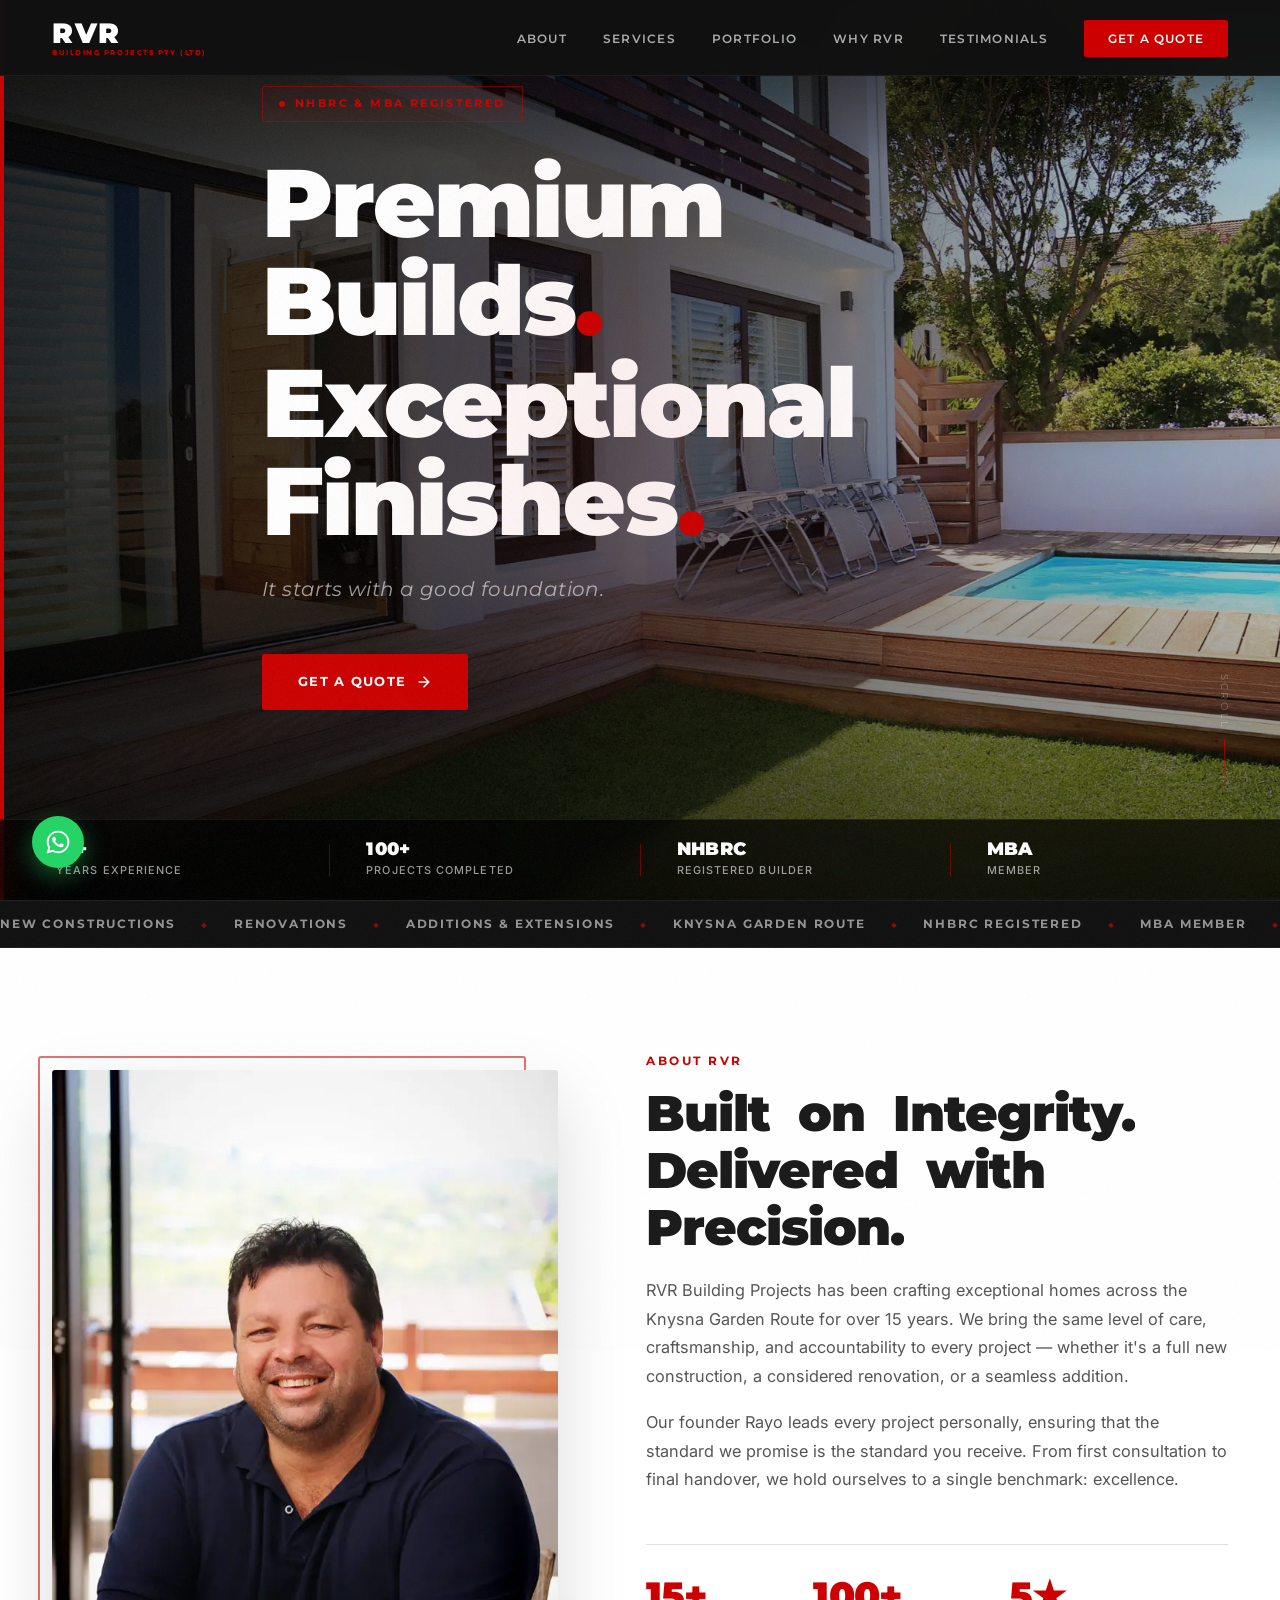
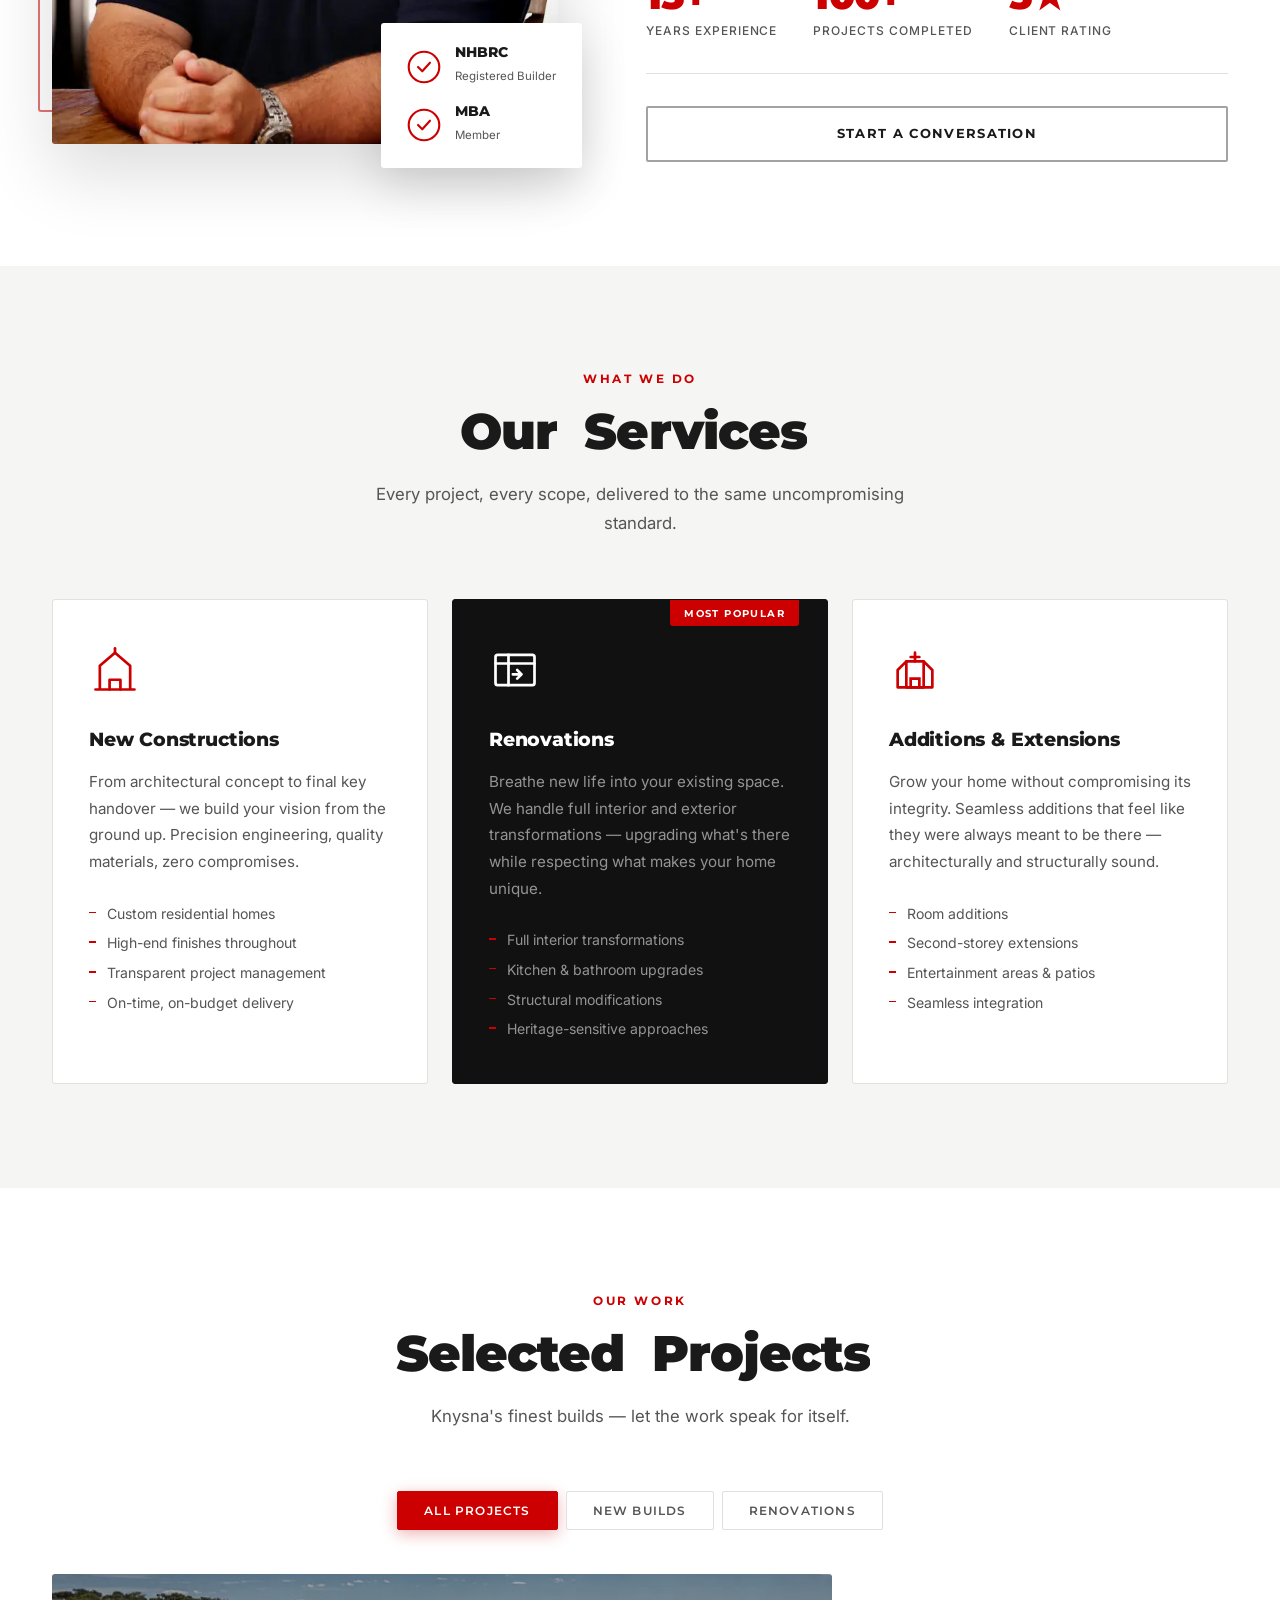
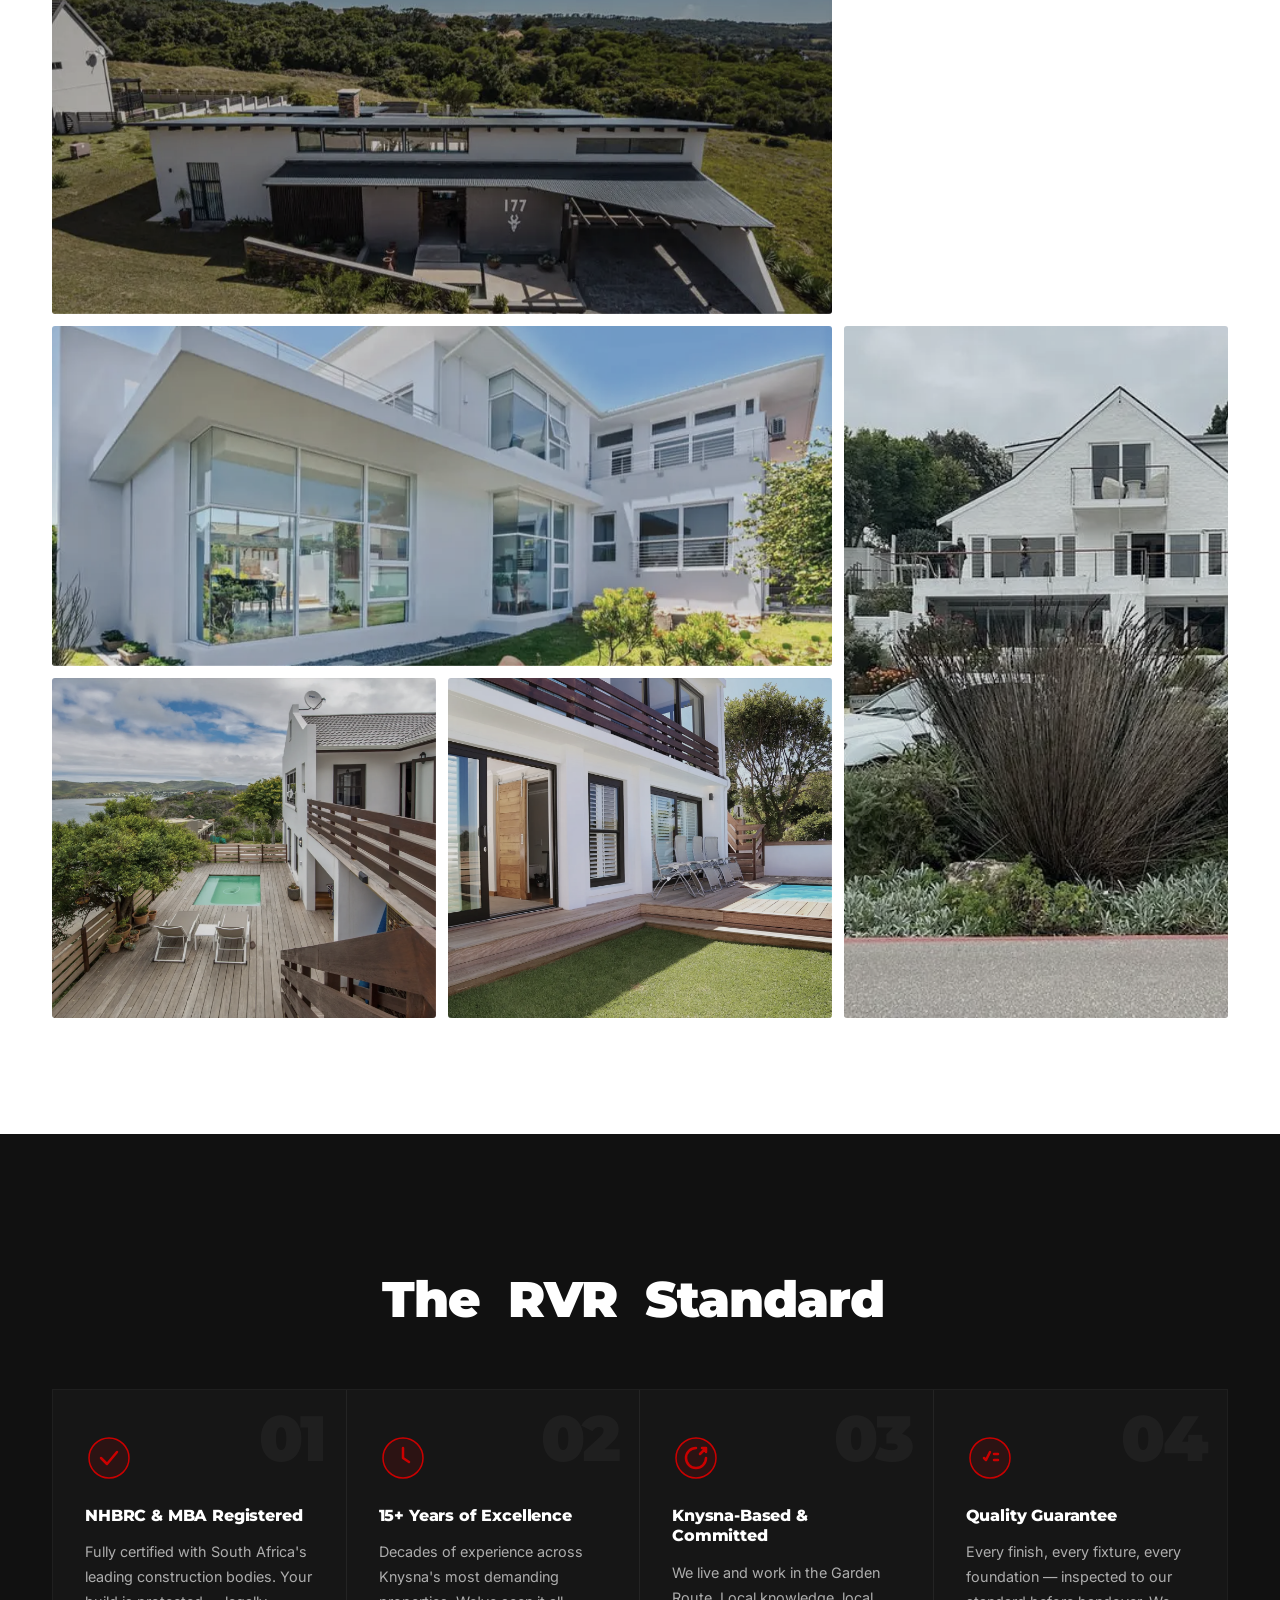
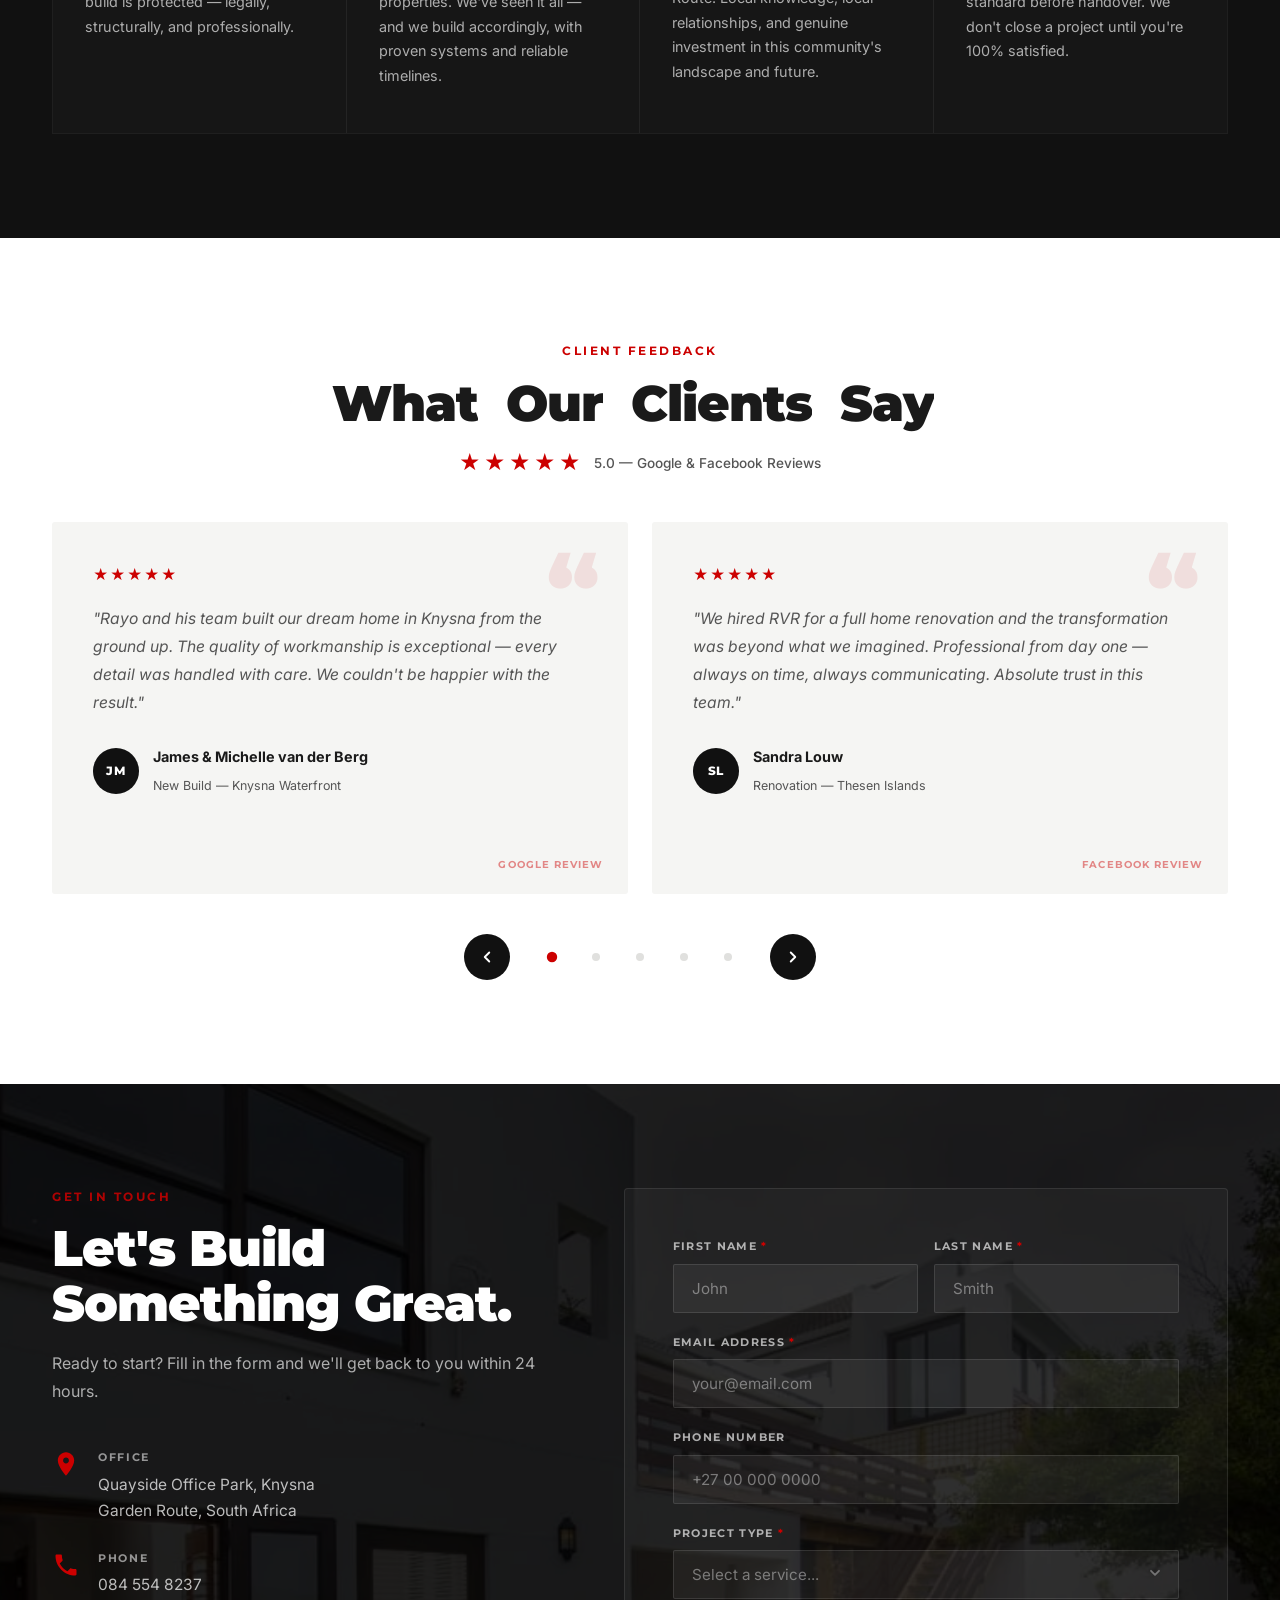
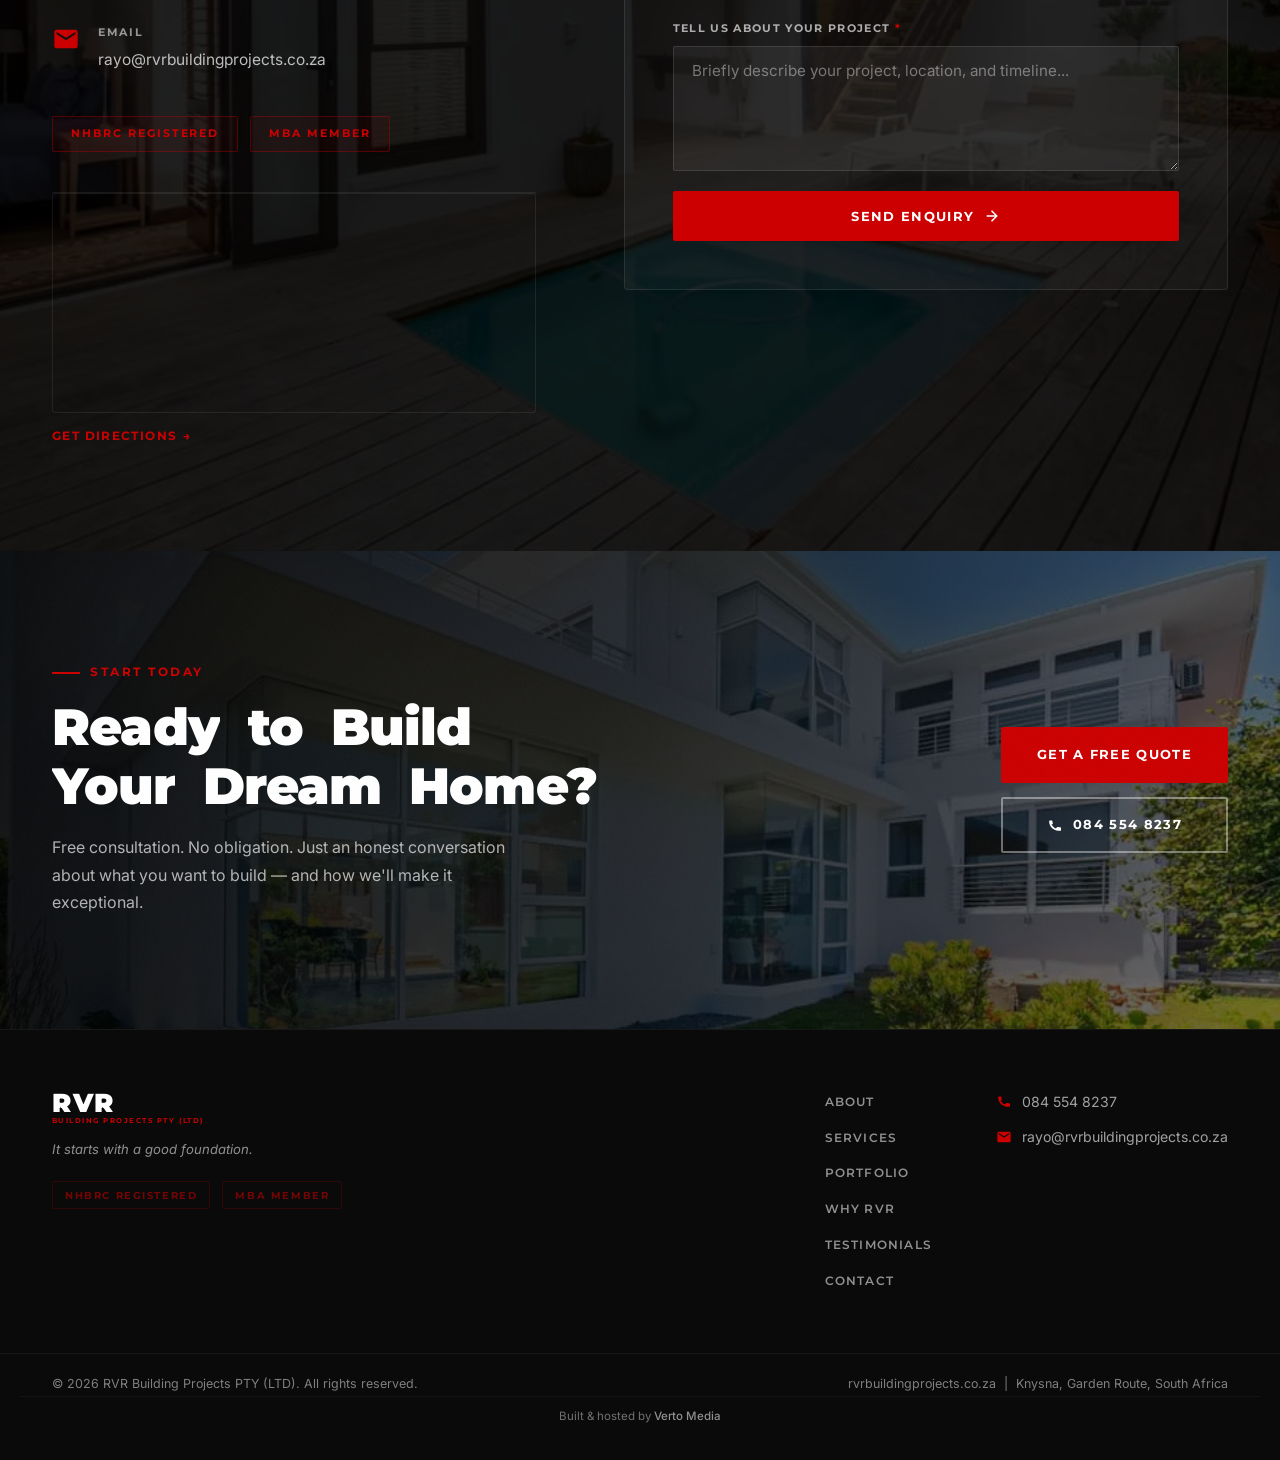
==== commit 5025b8fd: "Site update: bug fixes, WebP images, SEO, and UI improvements - Remove duplicated custom-cursor modu" ====
--- a/index.html
+++ b/index.html
@@ -8,6 +8,9 @@
   <meta property="og:title" content="RVR Building Projects PTY (LTD)" />
   <meta property="og:description" content="Premium residential construction, renovations & additions. Knysna's most trusted builder. It starts with a good foundation." />
   <meta property="og:image" content="https://rvrbuildingprojects.co.za/images/project-huis-perkins.jpg" />
+  <meta property="og:image:width" content="1920" />
+  <meta property="og:image:height" content="1280" />
+  <meta property="og:image:alt" content="House Perkins — premium residential build by RVR Building Projects, Knysna" />
   <meta property="og:url" content="https://rvrbuildingprojects.co.za/" />
   <meta property="og:type" content="website" />
   <meta property="og:site_name" content="RVR Building Projects" />
@@ -18,11 +21,12 @@
   <meta name="twitter:image" content="https://rvrbuildingprojects.co.za/images/project-huis-perkins.jpg" />
   <meta name="theme-color" content="#111111" />
   <meta name="author" content="RVR Building Projects PTY (LTD)" />
-  <title>RVR Building Projects PTY (LTD) — It starts with a good foundation.</title>
+  <title>RVR Building Projects — Builders in Knysna, Garden Route | New Builds &amp; Renovations</title>
   <link rel="canonical" href="https://rvrbuildingprojects.co.za/" />
-  <link rel="icon" href="favicon.ico" sizes="any" />
+  <link rel="icon" href="favicon.ico" sizes="32x32" />
+  <link rel="icon" href="favicon.svg" type="image/svg+xml" />
   <link rel="apple-touch-icon" href="apple-touch-icon.png" />
-  <link rel="preload" as="image" href="images/project-huis-perkins.jpg" fetchpriority="high" />
+  <link rel="preload" as="image" href="images/project-huis-perkins.webp" fetchpriority="high" />
   <link rel="preconnect" href="https://fonts.googleapis.com" />
   <link rel="preconnect" href="https://fonts.gstatic.com" crossorigin />
   <link rel="preload" as="style" href="https://fonts.googleapis.com/css2?family=Montserrat:ital,wght@0,400;0,600;0,700;0,900;1,400&family=Inter:wght@300;400;500;600&display=swap" onload="this.onload=null;this.rel='stylesheet'" />
@@ -70,7 +74,7 @@
   <!-- ═══════════════════════════════ HERO ═════════════════════════════════════ -->
   <section class="hero hero--loaded" id="hero" aria-label="Hero">
     <div class="hero__bg">
-      <div class="hero__bg-img" style="background-image:url('images/project-huis-perkins.jpg');"></div>
+      <div class="hero__bg-img" style="background-image:url('images/project-huis-perkins.webp');"></div>
     </div>
     <div class="hero__overlay"></div>
     <div class="hero__red-line" aria-hidden="true"></div>
@@ -81,8 +85,8 @@
         NHBRC &amp; MBA REGISTERED
       </div>
       <h1 class="hero__heading">
-        <span class="reveal-up" data-delay="100">Premium Builds.</span>
-        <span class="reveal-up" data-delay="200">Exceptional Finishes.</span>
+        <span class="reveal-up" data-delay="100">Premium Builds<span class="dot-accent">.</span></span>
+        <span class="reveal-up" data-delay="200">Exceptional Finishes<span class="dot-accent">.</span></span>
       </h1>
       <p class="hero__tagline reveal-up" data-delay="300"><em>It starts with a good foundation.</em></p>
       <a href="#contact" class="btn btn--red reveal-up" data-delay="400">
@@ -151,7 +155,7 @@
       <div class="about__image-wrap fade-in">
         <div class="about__image-frame" aria-hidden="true"></div>
         <div class="about__image">
-          <img src="images/rayo.jpg" alt="Rayo — Founder and Director, RVR Building Projects" loading="lazy" width="683" height="1024" />
+          <img src="images/rayo.webp" alt="Rayo — Founder and Director, RVR Building Projects" loading="lazy" width="683" height="1024" />
         </div>
         <div class="about__certs" aria-label="Certifications">
           <div class="cert">
@@ -275,13 +279,13 @@
         <div class="portfolio-item portfolio-item--wide fade-in"
              data-category="new-build"
              data-index="6"
-             data-image="images/project-rautenbach.jpg"
-             data-images="images/project-rautenbach.jpg,images/project-rautenbach-living.jpg,images/project-rautenbach-pool.jpg,images/project-rautenbach-entrance.jpg,images/project-rautenbach-bathroom.jpg"
+             data-image="images/project-rautenbach.webp"
+             data-images="images/project-rautenbach.webp,images/project-rautenbach-living.webp,images/project-rautenbach-pool.webp,images/project-rautenbach-entrance.webp,images/project-rautenbach-bathroom.webp"
              data-tag="New Build"
              data-title="House Rautenbach — New Build"
              data-desc="A brand-new home built from the ground up for a newlywed couple — featuring soaring exposed-truss ceilings over an open-plan living and kitchen space, a natural stone entrance with water feature, a pool and pergola entertainment area, and crisp contemporary finishes throughout."
              role="button" tabindex="0" aria-label="View project: House Rautenbach — New Build">
-          <div class="portfolio-item__img" style="background-image:url('images/project-rautenbach.jpg');">
+          <div class="portfolio-item__img" style="background-image:url('images/project-rautenbach.webp');">
             <div class="portfolio-item__overlay">
               <span class="portfolio-item__tag">New Build</span>
               <h4>House Rautenbach — New Build</h4>
@@ -294,13 +298,13 @@
         <div class="portfolio-item portfolio-item--wide fade-in"
              data-category="renovation"
              data-index="0"
-             data-image="images/project-modern-exterior.jpg"
-             data-images="images/project-modern-exterior.jpg,images/project-huis-potgieter-garden.jpg,images/project-huis-potgieter-deck.jpg,images/project-huis-potgieter-kitchen.jpg,images/project-huis-potgieter-living.jpg,images/project-interior-stairs.jpg"
+             data-image="images/project-modern-exterior.webp"
+             data-images="images/project-modern-exterior.webp,images/project-huis-potgieter-garden.webp,images/project-huis-potgieter-deck.webp,images/project-huis-potgieter-kitchen.webp,images/project-huis-potgieter-living.webp,images/project-interior-stairs.webp"
              data-tag="Renovation"
              data-title="House Potgieter — Brenton on Sea"
              data-desc="Extensive renovation of a modern coastal residence in Brenton on Sea — the home was largely rebuilt from the ground up, with new kitchen, bathrooms, custom joinery, and seamless indoor-outdoor living spaces."
              role="button" tabindex="0" aria-label="View project: House Potgieter — Brenton on Sea">
-          <div class="portfolio-item__img" style="background-image:url('images/project-modern-exterior.jpg');">
+          <div class="portfolio-item__img" style="background-image:url('images/project-modern-exterior.webp');">
             <div class="portfolio-item__overlay">
               <span class="portfolio-item__tag">Renovation</span>
               <h4>House Potgieter — Brenton on Sea</h4>
@@ -313,12 +317,12 @@
         <div class="portfolio-item portfolio-item--tall fade-in"
              data-category="renovation"
              data-index="1"
-             data-image="images/project-rvr-sign.jpg"
+             data-image="images/project-rvr-sign.webp"
              data-tag="Renovation"
              data-title="Amanzi Lodge — Leisure Island"
              data-desc="Renovation of one of Leisure Island's finest gems — Amanzi Lodge, a standout coastal property on Knysna's sought-after Leisure Island."
              role="button" tabindex="0" aria-label="View project: Amanzi Lodge — Leisure Island">
-          <div class="portfolio-item__img" style="background-image:url('images/project-rvr-sign.jpg'); background-position: center top;">
+          <div class="portfolio-item__img" style="background-image:url('images/project-rvr-sign.webp'); background-position: center top;">
             <div class="portfolio-item__overlay">
               <span class="portfolio-item__tag">Renovation</span>
               <h4>Amanzi Lodge — Leisure Island</h4>
@@ -331,13 +335,13 @@
         <div class="portfolio-item fade-in"
              data-category="renovation"
              data-index="2"
-             data-image="images/project-huis-metlerkamp-exterior.jpg"
-             data-images="images/project-huis-metlerkamp-exterior.jpg,images/project-pool-deck.jpg,images/project-huis-metlerkamp-upper-deck.jpg,images/project-huis-metlerkamp-kitchen.jpg,images/project-huis-metlerkamp-kitchen2.jpg"
+             data-image="images/project-huis-metlerkamp-exterior.webp"
+             data-images="images/project-huis-metlerkamp-exterior.webp,images/project-pool-deck.webp,images/project-huis-metlerkamp-upper-deck.webp,images/project-huis-metlerkamp-kitchen.webp,images/project-huis-metlerkamp-kitchen2.webp"
              data-tag="Renovation"
              data-title="House Metelerkamp Rebuild"
              data-desc="Complete rebuild of a residential property after the devastating 2017 Knysna fire — new structure, bespoke kitchen with custom cabinetry and exposed brick, and an outdoor entertainment deck with plunge pool overlooking the Knysna Lagoon."
              role="button" tabindex="0" aria-label="View project: House Metelerkamp Rebuild">
-          <div class="portfolio-item__img" style="background-image:url('images/project-huis-metlerkamp-exterior.jpg');">
+          <div class="portfolio-item__img" style="background-image:url('images/project-huis-metlerkamp-exterior.webp');">
             <div class="portfolio-item__overlay">
               <span class="portfolio-item__tag">Renovation</span>
               <h4>House Metelerkamp Rebuild</h4>
@@ -350,13 +354,13 @@
         <div class="portfolio-item fade-in"
              data-category="renovation"
              data-index="3"
-             data-image="images/project-huis-perkins.jpg"
-             data-images="images/project-huis-perkins.jpg,images/project-huis-perkins-entrance.jpg,images/project-huis-perkins-kitchen.jpg,images/project-huis-perkins-hallway.jpg,images/project-huis-perkins-bathroom.jpg"
+             data-image="images/project-huis-perkins.webp"
+             data-images="images/project-huis-perkins.webp,images/project-huis-perkins-entrance.webp,images/project-huis-perkins-kitchen.webp,images/project-huis-perkins-hallway.webp,images/project-huis-perkins-bathroom.webp"
              data-tag="Renovation"
              data-title="House Perkins"
              data-desc="Full residential renovation featuring a double-storey layout with custom timber joinery, a statement chandelier entrance, bespoke kitchen, mosaic-tiled bathroom and a sun-drenched pool deck — a showcase of craftsmanship throughout."
              role="button" tabindex="0" aria-label="View project: House Perkins">
-          <div class="portfolio-item__img" style="background-image:url('images/project-huis-perkins.jpg');">
+          <div class="portfolio-item__img" style="background-image:url('images/project-huis-perkins.webp');">
             <div class="portfolio-item__overlay">
               <span class="portfolio-item__tag">Renovation</span>
               <h4>House Perkins</h4>
@@ -369,13 +373,13 @@
         <div class="portfolio-item fade-in"
              data-category="renovation"
              data-index="4"
-             data-image="images/project-interior-stairs.jpg"
-             data-images="images/project-interior-stairs.jpg,images/project-modern-exterior.jpg,images/project-huis-potgieter-garden.jpg,images/project-huis-potgieter-deck.jpg,images/project-huis-potgieter-kitchen.jpg,images/project-huis-potgieter-living.jpg"
+             data-image="images/project-interior-stairs.webp"
+             data-images="images/project-interior-stairs.webp,images/project-modern-exterior.webp,images/project-huis-potgieter-garden.webp,images/project-huis-potgieter-deck.webp,images/project-huis-potgieter-kitchen.webp,images/project-huis-potgieter-living.webp"
              data-tag="Renovation"
              data-title="House Potgieter — Custom Interiors"
              data-desc="Bespoke marble stairs, glass balustrades and premium custom joinery — part of the extensive House Potgieter renovation in Brenton on Sea."
              role="button" tabindex="0" aria-label="View project: House Potgieter — Custom Interiors">
-          <div class="portfolio-item__img" style="background-image:url('images/project-interior-stairs.jpg');">
+          <div class="portfolio-item__img" style="background-image:url('images/project-interior-stairs.webp');">
             <div class="portfolio-item__overlay">
               <span class="portfolio-item__tag">Renovation</span>
               <h4>House Potgieter — Custom Interiors</h4>
@@ -388,13 +392,13 @@
         <div class="portfolio-item portfolio-item--wide fade-in"
              data-category="renovation"
              data-index="5"
-             data-image="images/project-st-james-hotel.jpg"
-             data-images="images/project-st-james-hotel.jpg,images/project-st-james-waterfront.jpg,images/project-st-james-lounge.jpg,images/project-st-james-bar.jpg,images/project-st-james-restaurant.jpg,images/project-st-james-bathroom.jpg"
+             data-image="images/project-st-james-hotel.webp"
+             data-images="images/project-st-james-hotel.webp,images/project-st-james-waterfront.webp,images/project-st-james-lounge.webp,images/project-st-james-bar.webp,images/project-st-james-restaurant.webp,images/project-st-james-bathroom.webp"
              data-tag="Renovation"
              data-title="St James Hotel Restoration"
              data-desc="Full-scale hotel restoration and interior refurbishment — reviving colonial-era character with contemporary finishes throughout."
              role="button" tabindex="0" aria-label="View project: St James Hotel Restoration">
-          <div class="portfolio-item__img" style="background-image:url('images/project-st-james-hotel.jpg'); background-position: center bottom;">
+          <div class="portfolio-item__img" style="background-image:url('images/project-st-james-hotel.webp'); background-position: center bottom;">
             <div class="portfolio-item__overlay">
               <span class="portfolio-item__tag">Renovation</span>
               <h4>St James Hotel Restoration</h4>
@@ -603,7 +607,7 @@
 
   <!-- ═══════════════════════════════ CONTACT ════════════════════════════════════ -->
   <section class="contact section" id="contact" aria-label="Contact us">
-    <div class="contact__bg" aria-hidden="true" style="background-image:url('images/project-pool-deck.jpg');"></div>
+    <div class="contact__bg" aria-hidden="true" style="background-image:url('images/project-pool-deck.webp');"></div>
     <div class="contact__bg-overlay" aria-hidden="true"></div>
     <div class="container contact__grid">
 
@@ -648,13 +652,15 @@
         </div>
 
         <div class="contact__map fade-in">
-          <div class="map-placeholder" role="img" aria-label="Office location: Quayside Office Park, Knysna">
-            <svg viewBox="0 0 64 64" fill="none" aria-hidden="true"><path d="M32 6C22.06 6 14 14.06 14 24c0 13.5 18 34 18 34s18-20.5 18-34c0-9.94-8.06-18-18-18zm0 24a6 6 0 110-12 6 6 0 010 12z" fill="#CC0000" opacity=".4"/></svg>
-            <p>Quayside Office Park, Knysna</p>
-            <!-- Replace this div with a Google Maps embed:
-            <iframe src="https://www.google.com/maps/embed?pb=YOUR_EMBED_URL"
-              width="100%" height="100%" style="border:0;" allowfullscreen loading="lazy"></iframe> -->
-          </div>
+          <div class="map-embed">
+            <iframe
+              src="https://www.google.com/maps?q=Quayside+Office+Park,+Knysna,+South+Africa&amp;output=embed"
+              title="Map showing the RVR Building Projects office at Quayside Office Park, Knysna"
+              loading="lazy" referrerpolicy="no-referrer-when-downgrade" allowfullscreen></iframe>
+          </div>
+          <a class="map-directions" href="https://www.google.com/maps/search/?api=1&amp;query=Quayside+Office+Park+Knysna" target="_blank" rel="noopener noreferrer">
+            Get Directions <span aria-hidden="true">→</span>
+          </a>
         </div>
       </div>
 
@@ -715,7 +721,7 @@
 
   <!-- ═══════════════════════════════ CTA STRIP ════════════════════════════════ -->
   <section class="cta-strip" id="cta-strip" aria-label="Start your project">
-    <div class="cta-strip__bg" style="background-image:url('images/project-modern-exterior.jpg');"></div>
+    <div class="cta-strip__bg" style="background-image:url('images/project-modern-exterior.webp');"></div>
     <div class="cta-strip__overlay"></div>
     <div class="container cta-strip__content">
       <div class="cta-strip__text fade-in">
@@ -781,6 +787,14 @@
       </div>
     </div>
   </footer>
+
+  <!-- WhatsApp Floating Button -->
+  <a href="https://wa.me/27845548237?text=Hi%20Rayo%2C%20I%27d%20like%20to%20chat%20about%20a%20building%20project."
+     class="whatsapp-float" target="_blank" rel="noopener noreferrer"
+     aria-label="Chat with us on WhatsApp">
+    <svg viewBox="0 0 448 512" aria-hidden="true"><path d="M380.9 97.1C339 55.1 283.2 32 223.9 32c-122.4 0-222 99.6-222 222 0 39.1 10.2 77.3 29.6 111L0 480l117.7-30.9c32.4 17.7 68.9 27 106.1 27h.1c122.3 0 224.1-99.6 224.1-222 0-59.3-25.2-115-67.1-157zm-157 341.6c-33.2 0-65.7-8.9-94-25.7l-6.7-4-69.8 18.3L72 359.2l-4.4-7c-18.5-29.4-28.2-63.3-28.2-98.2 0-101.7 82.8-184.5 184.6-184.5 49.3 0 95.6 19.2 130.4 54.1 34.8 34.9 56.2 81.2 56.1 130.5 0 101.8-84.9 184.6-186.6 184.6zm101.2-138.2c-5.5-2.8-32.8-16.2-37.9-18-5.1-1.9-8.8-2.8-12.5 2.8-3.7 5.6-14.3 18-17.6 21.8-3.2 3.7-6.5 4.2-12 1.4-32.6-16.3-54-29.1-75.5-66-5.7-9.8 5.7-9.1 16.3-30.3 1.8-3.7.9-6.9-.5-9.7-1.4-2.8-12.5-30.1-17.1-41.2-4.5-10.8-9.1-9.3-12.5-9.5-3.2-.2-6.9-.2-10.6-.2-3.7 0-9.7 1.4-14.8 6.9-5.1 5.6-19.4 19-19.4 46.3 0 27.3 19.9 53.7 22.6 57.4 2.8 3.7 39.1 59.7 94.8 83.8 35.2 15.2 49 16.5 66.6 13.9 10.7-1.6 32.8-13.4 37.4-26.4 4.6-13 4.6-24.1 3.2-26.4-1.3-2.5-5-3.9-10.5-6.6z"/></svg>
+    <span class="whatsapp-float__tip">Chat on WhatsApp</span>
+  </a>
 
   <!-- Back to Top -->
   <button class="back-to-top" id="backToTop" aria-label="Back to top">
--- a/styles.css
+++ b/styles.css
@@ -2542,11 +2542,133 @@
 }
 
 /* ═══════════════════════════════════════════════════════════════════════════
+   UI POLISH — hero accents, button sweep, WhatsApp, map embed
+   ═══════════════════════════════════════════════════════════════════════════ */
+
+/* Anchor offset fallback (works even without JS smooth-scroll) */
+section[id] { scroll-margin-top: calc(var(--nav-h) + 8px); }
+
+/* Red accent periods in the hero heading */
+.hero__heading .dot-accent { color: var(--red); }
+
+/* Shine sweep across red buttons on hover */
+.btn--red::after {
+  content: '';
+  position: absolute;
+  top: 0; left: -60%;
+  width: 40%; height: 100%;
+  background: linear-gradient(105deg, transparent, rgba(255,255,255,0.3), transparent);
+  transform: skewX(-20deg) translateX(0);
+  transition: transform 0.65s var(--ease-out);
+  pointer-events: none;
+}
+.btn--red:hover::after,
+.btn--red:focus-visible::after { transform: skewX(-20deg) translateX(420%); }
+
+/* Service card icon lift on hover */
+.service-card__icon { transition: transform 0.45s var(--ease-spring); }
+.service-card:hover .service-card__icon { transform: translateY(-4px) scale(1.08); }
+
+/* Select placeholder colour until a choice is made */
+.form-group select:invalid { color: rgba(255,255,255,0.40); }
+
+/* ─── WhatsApp floating button ────────────────────────────────────────────── */
+.whatsapp-float {
+  position: fixed;
+  bottom: 32px; left: 32px;
+  z-index: 800;
+  width: 52px; height: 52px;
+  border-radius: 50%;
+  background: #25D366;
+  color: var(--white);
+  display: flex;
+  align-items: center;
+  justify-content: center;
+  box-shadow: 0 8px 24px rgba(37, 211, 102, 0.4);
+  transition: transform var(--transition), box-shadow var(--transition);
+}
+
+.whatsapp-float svg { width: 26px; height: 26px; fill: currentColor; }
+
+.whatsapp-float:hover {
+  transform: translateY(-3px) scale(1.05);
+  box-shadow: 0 12px 32px rgba(37, 211, 102, 0.5);
+}
+
+.whatsapp-float__tip {
+  position: absolute;
+  left: calc(100% + 14px);
+  top: 50%;
+  transform: translateY(-50%) translateX(-6px);
+  background: var(--black);
+  color: var(--white);
+  font-family: 'Montserrat', sans-serif;
+  font-size: 0.66rem;
+  font-weight: 700;
+  letter-spacing: 0.12em;
+  text-transform: uppercase;
+  padding: 9px 14px;
+  border-radius: 2px;
+  white-space: nowrap;
+  opacity: 0;
+  pointer-events: none;
+  transition: opacity var(--transition), transform var(--transition);
+}
+
+.whatsapp-float:hover .whatsapp-float__tip,
+.whatsapp-float:focus-visible .whatsapp-float__tip {
+  opacity: 1;
+  transform: translateY(-50%) translateX(0);
+}
+
+@media (max-width: 768px) {
+  .whatsapp-float { bottom: 90px; left: 16px; width: 48px; height: 48px; }
+  .whatsapp-float svg { width: 24px; height: 24px; }
+  .whatsapp-float__tip { display: none; }
+}
+
+/* ─── Google Maps embed (dark-styled, colourises on hover) ───────────────── */
+.map-embed {
+  position: relative;
+  height: 220px;
+  border-radius: 3px;
+  overflow: hidden;
+  border: 1px solid rgba(255,255,255,0.08);
+}
+
+.map-embed iframe {
+  width: 100%;
+  height: 100%;
+  border: 0;
+  display: block;
+  filter: grayscale(1) invert(0.92) contrast(0.85) brightness(0.9);
+  transition: filter 0.45s ease;
+}
+
+.map-embed:hover iframe,
+.map-embed:focus-within iframe { filter: none; }
+
+.map-directions {
+  display: inline-flex;
+  align-items: center;
+  gap: 6px;
+  margin-top: 14px;
+  font-family: 'Montserrat', sans-serif;
+  font-size: 0.72rem;
+  font-weight: 700;
+  letter-spacing: 0.12em;
+  text-transform: uppercase;
+  color: var(--red);
+  transition: color var(--transition), gap var(--transition);
+}
+.map-directions:hover { color: #ff1a1a; gap: 10px; }
+
+/* ═══════════════════════════════════════════════════════════════════════════
    PRINT
    ═══════════════════════════════════════════════════════════════════════════ */
 @media print {
   .preloader, .scroll-progress, .nav__burger, .back-to-top,
-  .mobile-cta, .hero__scroll, .marquee-strip,
+  .mobile-cta, .hero__scroll, .marquee-strip, .whatsapp-float,
   .cursor-dot, .cursor-ring { display: none !important; }
   .nav { position: relative; }
   .hero { min-height: auto; }
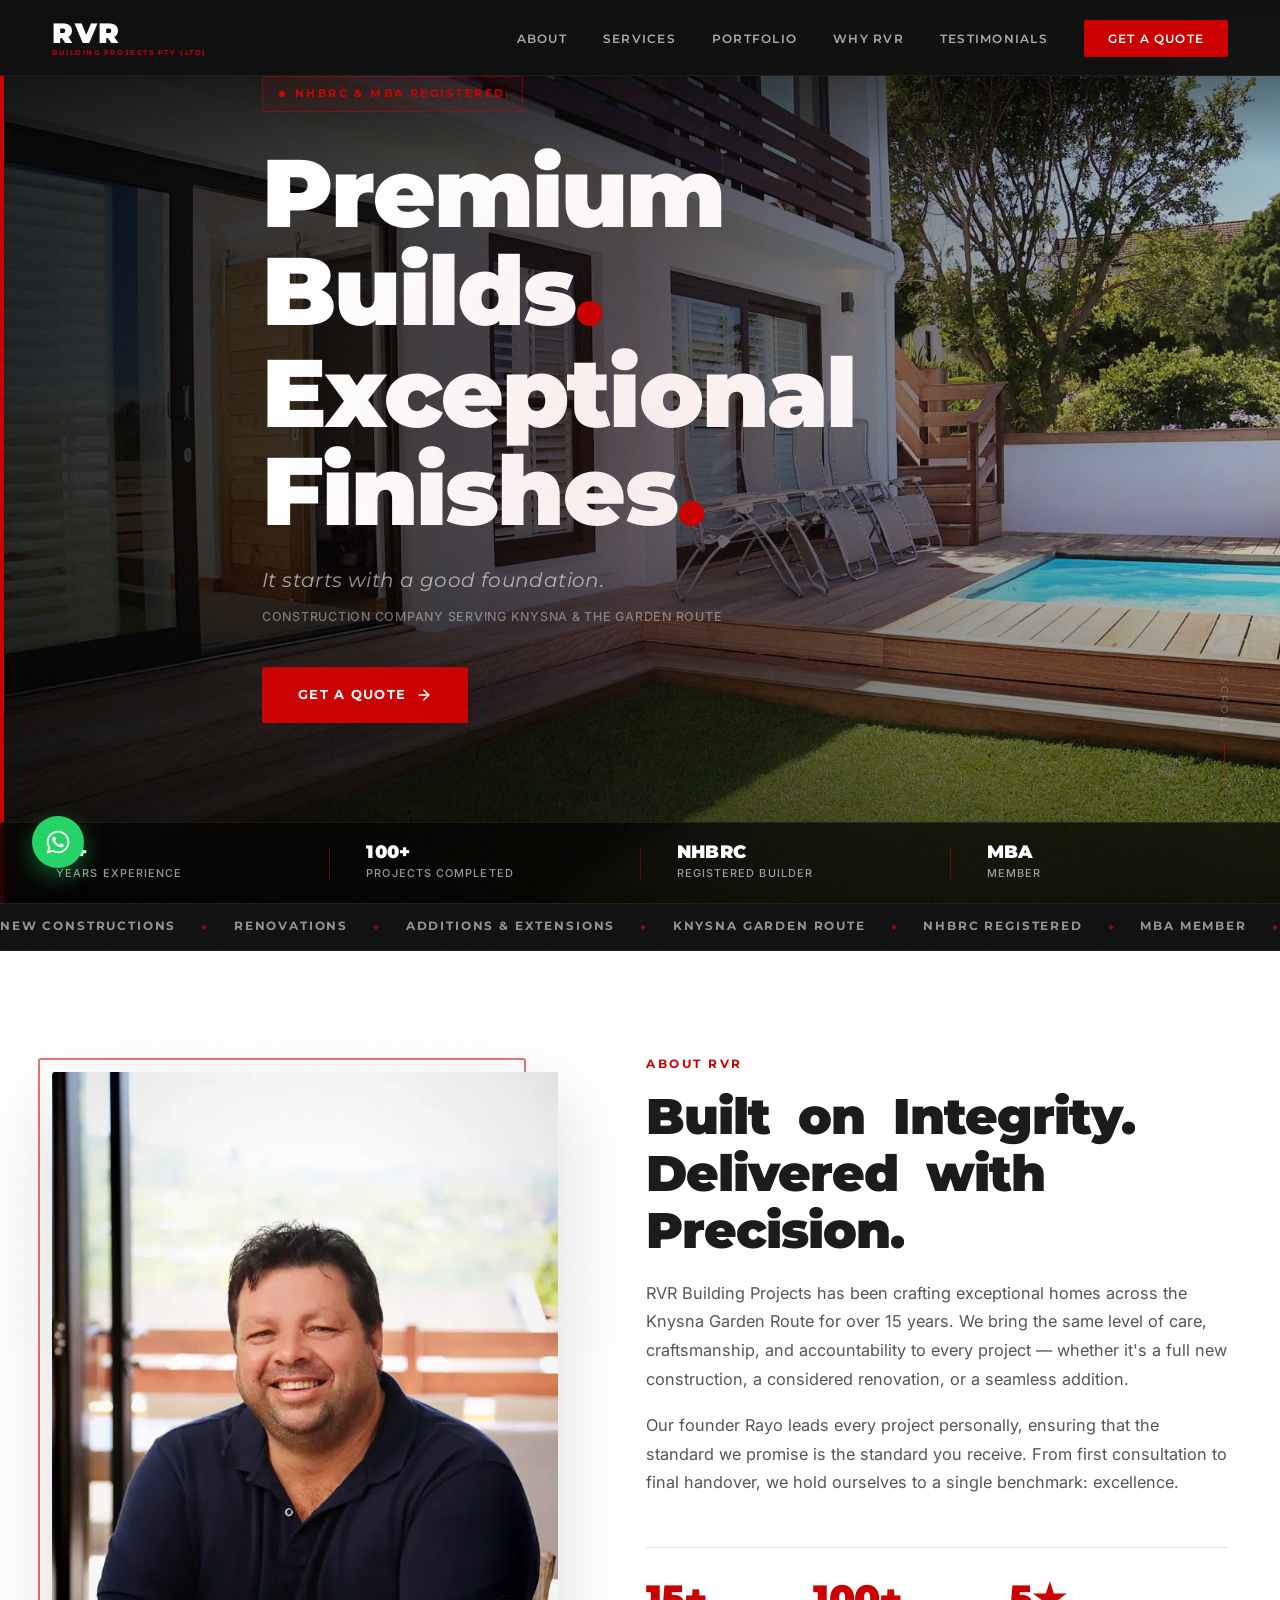
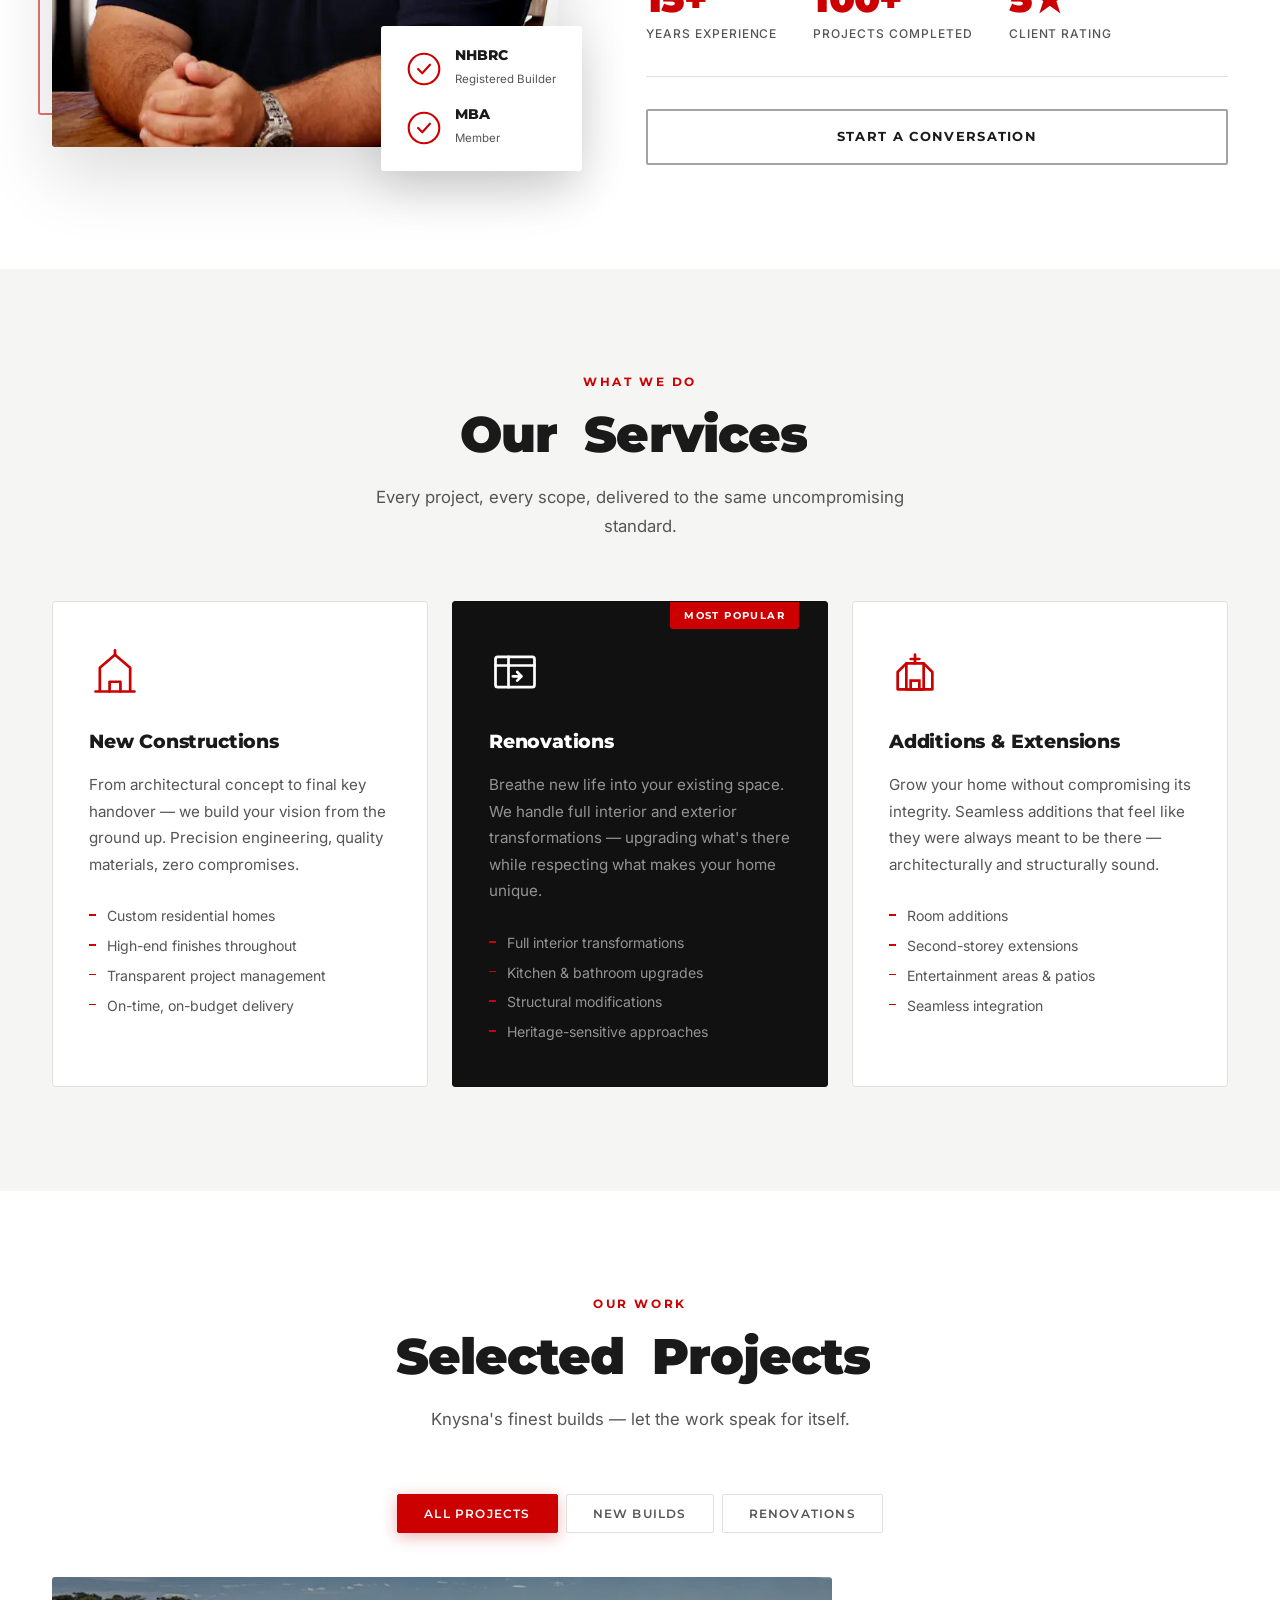
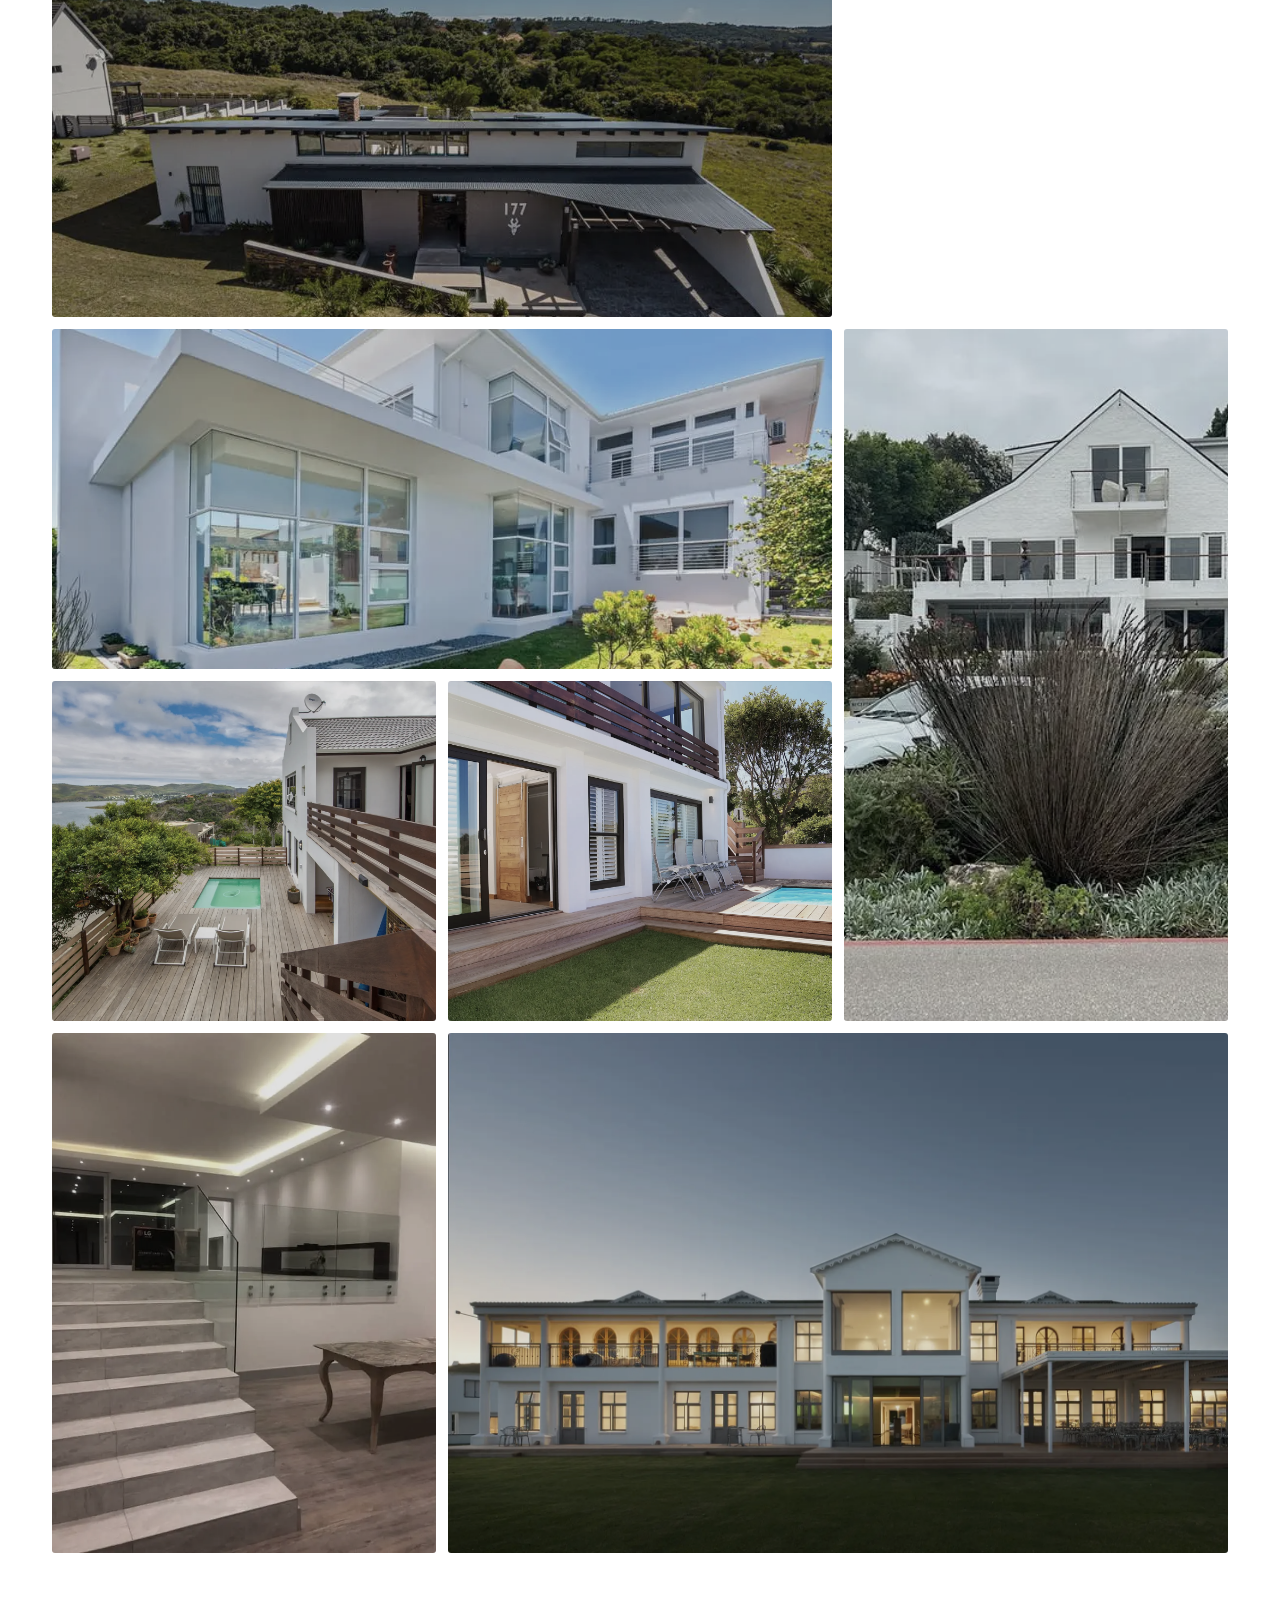
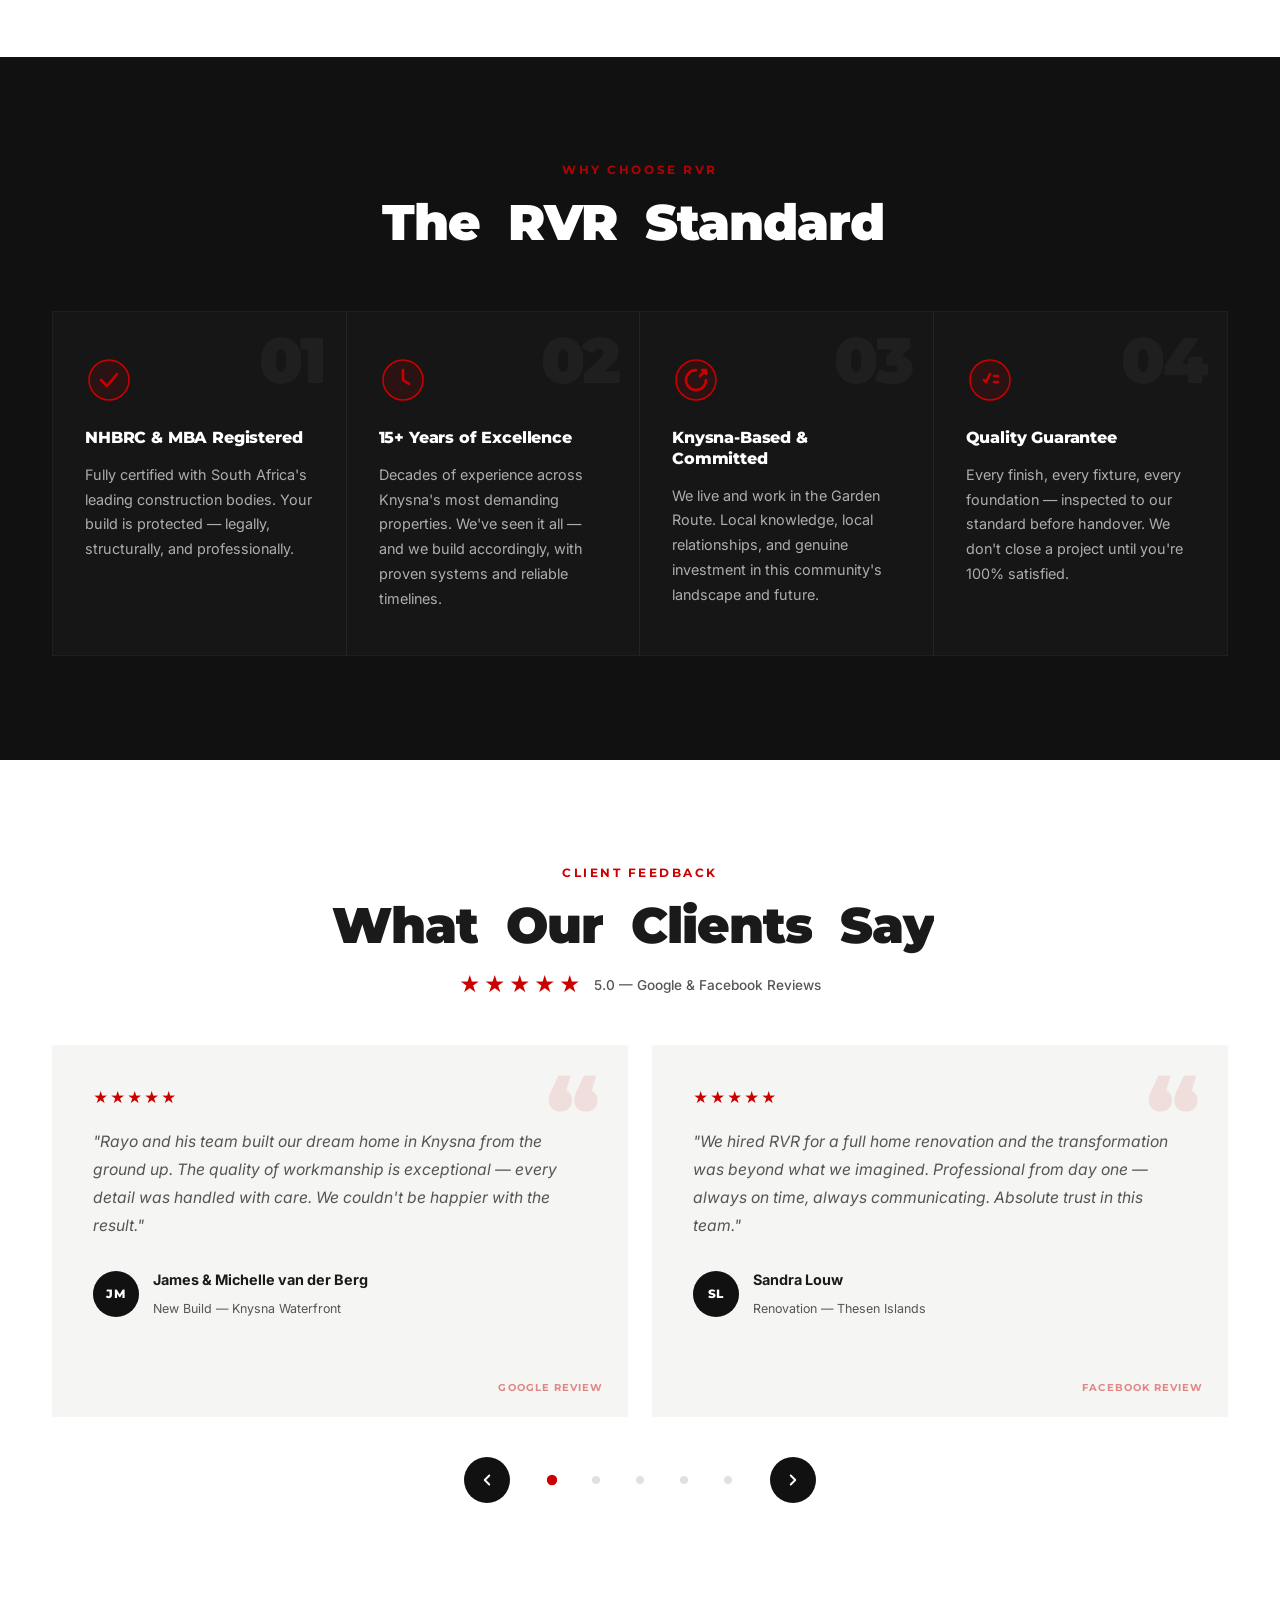
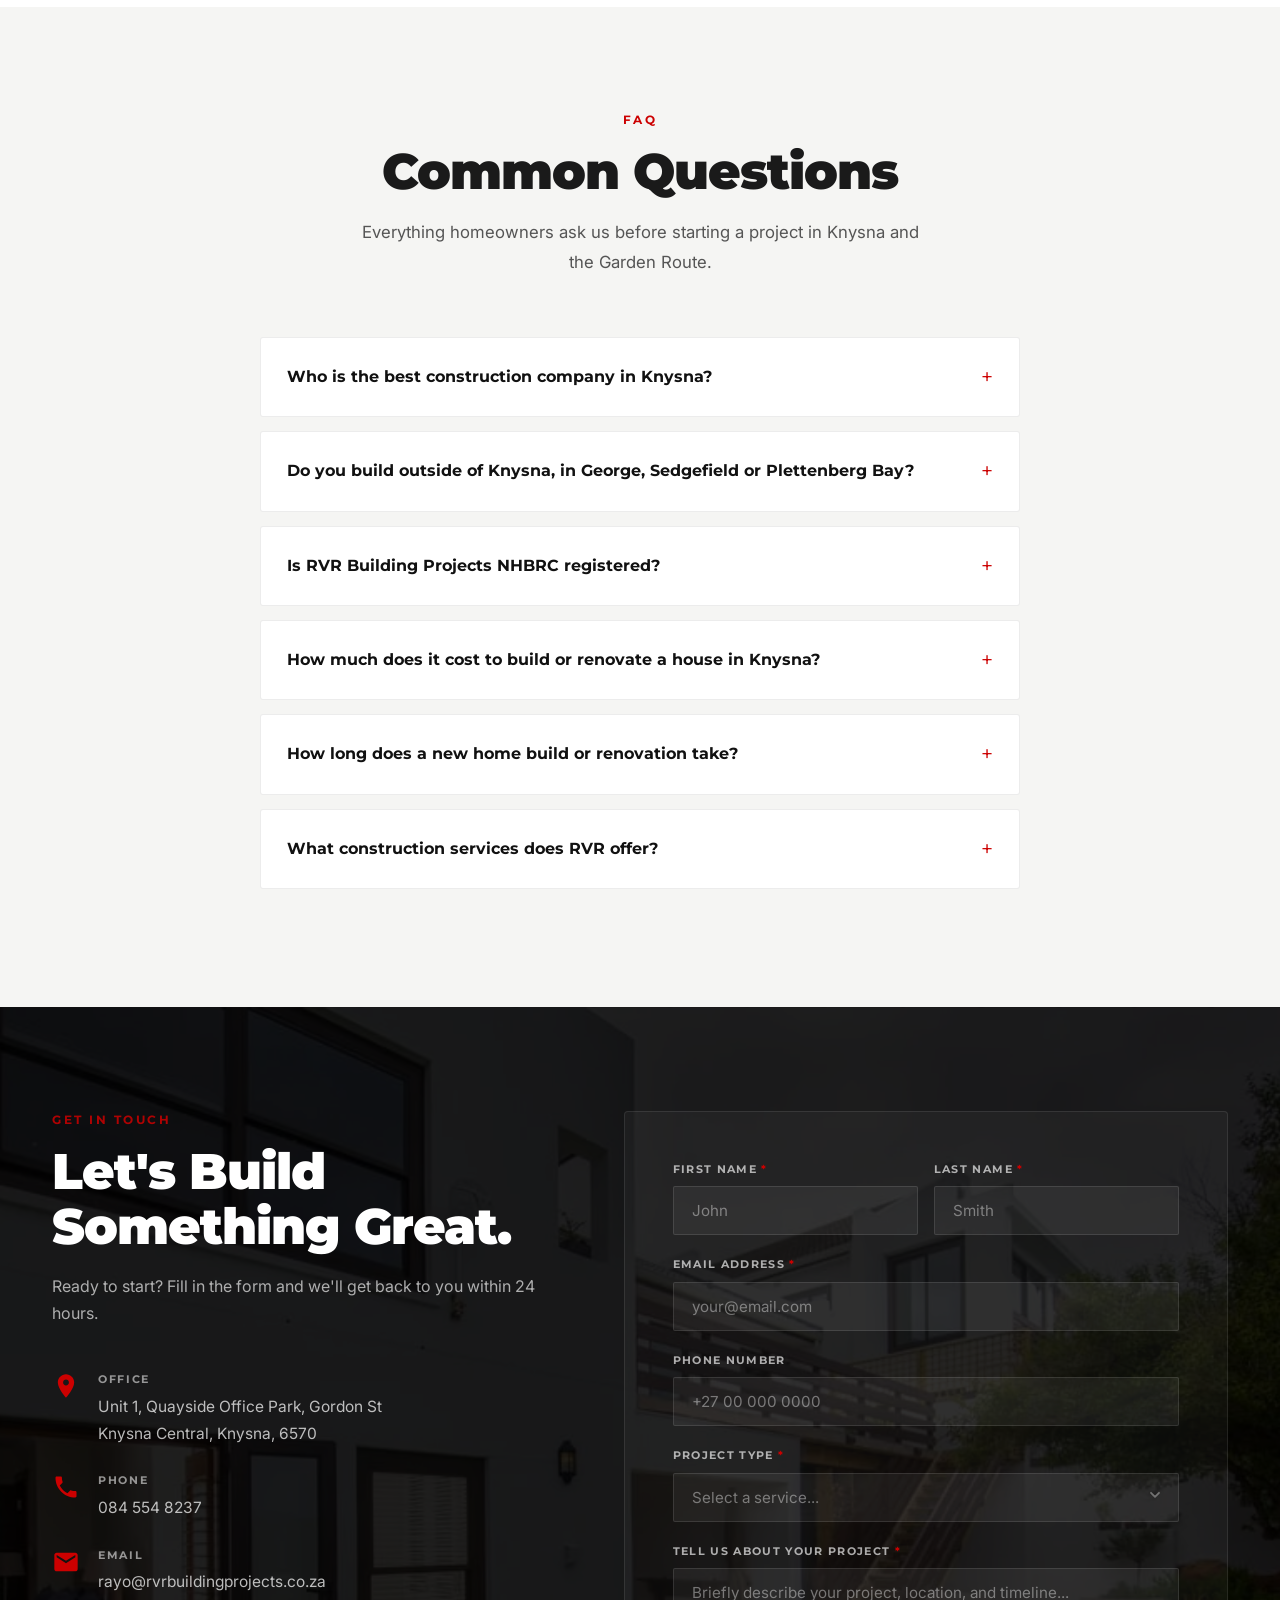
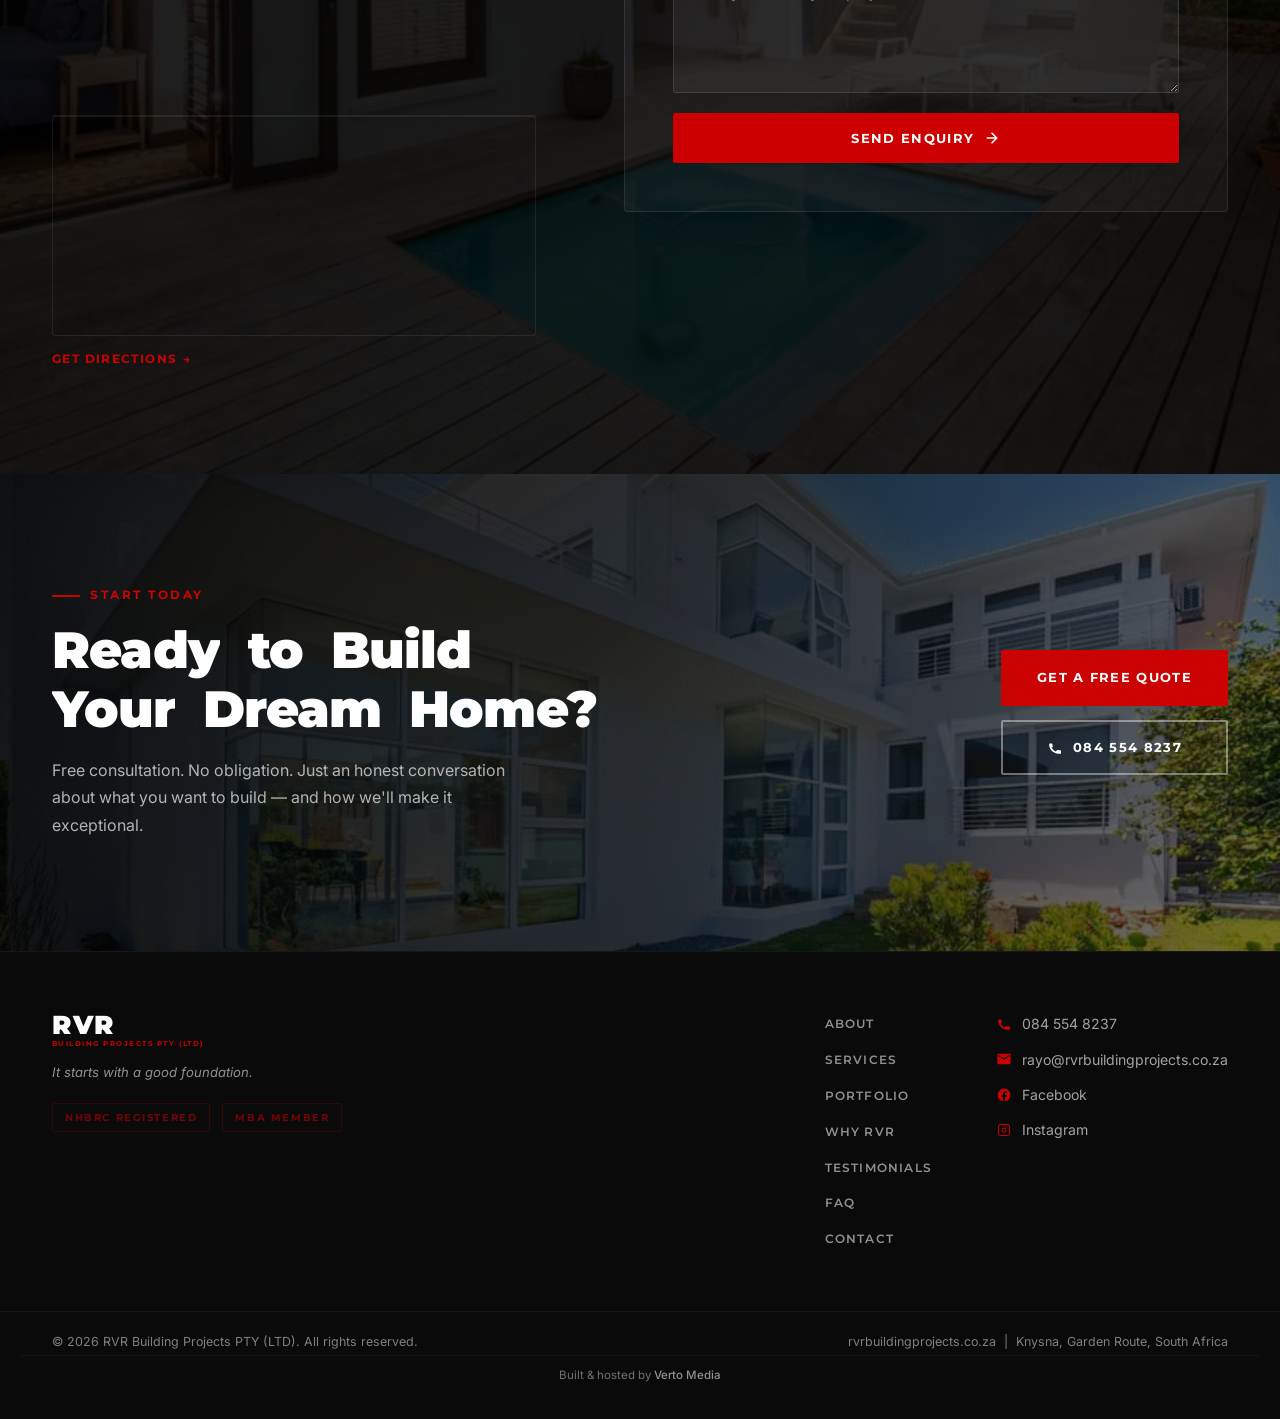
==== commit 36484c90: "SEO improvements: local keyword targeting, FAQ schema, indexable portfolio images - Retarget title/m" ====
--- a/index.html
+++ b/index.html
@@ -3,10 +3,10 @@
 <head>
   <meta charset="UTF-8" />
   <meta name="viewport" content="width=device-width, initial-scale=1.0" />
-  <meta name="description" content="RVR Building Projects PTY (LTD) — Premium residential builder in Knysna. NHBRC & MBA registered. New constructions, renovations, and additions on the Garden Route." />
-  <meta name="keywords" content="builder Knysna, construction Garden Route, NHBRC registered, renovation Knysna, new build Knysna, RVR Building Projects" />
-  <meta property="og:title" content="RVR Building Projects PTY (LTD)" />
-  <meta property="og:description" content="Premium residential construction, renovations & additions. Knysna's most trusted builder. It starts with a good foundation." />
+  <meta name="description" content="RVR Building Projects is an NHBRC & MBA registered construction company in Knysna, Garden Route. New builds, renovations & additions — trusted by homeowners across Knysna, George, Sedgefield, Wilderness & Plettenberg Bay." />
+  <meta name="keywords" content="construction company Knysna, builder Knysna, construction Garden Route, NHBRC registered builder, renovation Knysna, new build Knysna, builders George, builders Sedgefield, builders Plettenberg Bay, RVR Building Projects" />
+  <meta property="og:title" content="Construction Company in Knysna | RVR Building Projects" />
+  <meta property="og:description" content="NHBRC & MBA registered construction company in Knysna, Garden Route. New builds, renovations & additions. It starts with a good foundation." />
   <meta property="og:image" content="https://rvrbuildingprojects.co.za/images/project-huis-perkins.jpg" />
   <meta property="og:image:width" content="1920" />
   <meta property="og:image:height" content="1280" />
@@ -21,7 +21,7 @@
   <meta name="twitter:image" content="https://rvrbuildingprojects.co.za/images/project-huis-perkins.jpg" />
   <meta name="theme-color" content="#111111" />
   <meta name="author" content="RVR Building Projects PTY (LTD)" />
-  <title>RVR Building Projects — Builders in Knysna, Garden Route | New Builds &amp; Renovations</title>
+  <title>Construction Company in Knysna | RVR Building Projects — New Builds &amp; Renovations</title>
   <link rel="canonical" href="https://rvrbuildingprojects.co.za/" />
   <link rel="icon" href="favicon.ico" sizes="32x32" />
   <link rel="icon" href="favicon.svg" type="image/svg+xml" />
@@ -89,6 +89,7 @@
         <span class="reveal-up" data-delay="200">Exceptional Finishes<span class="dot-accent">.</span></span>
       </h1>
       <p class="hero__tagline reveal-up" data-delay="300"><em>It starts with a good foundation.</em></p>
+      <p class="hero__location reveal-up" data-delay="350">Construction Company serving Knysna &amp; the Garden Route</p>
       <a href="#contact" class="btn btn--red reveal-up" data-delay="400">
         Get a Quote
         <svg viewBox="0 0 20 20" fill="none" aria-hidden="true"><path d="M4 10h12M10 4l6 6-6 6" stroke="currentColor" stroke-width="2" stroke-linecap="round" stroke-linejoin="round"/></svg>
@@ -285,13 +286,12 @@
              data-title="House Rautenbach — New Build"
              data-desc="A brand-new home built from the ground up for a newlywed couple — featuring soaring exposed-truss ceilings over an open-plan living and kitchen space, a natural stone entrance with water feature, a pool and pergola entertainment area, and crisp contemporary finishes throughout."
              role="button" tabindex="0" aria-label="View project: House Rautenbach — New Build">
-          <div class="portfolio-item__img" style="background-image:url('images/project-rautenbach.webp');">
-            <div class="portfolio-item__overlay">
-              <span class="portfolio-item__tag">New Build</span>
-              <h4>House Rautenbach — New Build</h4>
-              <p>A new home built from the ground up for newlyweds — exposed trusses, stone entrance &amp; pool deck</p>
-              <span class="portfolio-item__link">View Project <span aria-hidden="true">→</span></span>
-            </div>
+          <img class="portfolio-item__img" src="images/project-rautenbach.webp" alt="New home construction in Knysna by RVR Building Projects — exposed-truss living area, stone entrance and pool" loading="lazy" width="800" height="600" />
+          <div class="portfolio-item__overlay">
+            <span class="portfolio-item__tag">New Build</span>
+            <h4>House Rautenbach — New Build</h4>
+            <p>A new home built from the ground up for newlyweds — exposed trusses, stone entrance &amp; pool deck</p>
+            <span class="portfolio-item__link">View Project <span aria-hidden="true">→</span></span>
           </div>
         </div>
 
@@ -304,13 +304,12 @@
              data-title="House Potgieter — Brenton on Sea"
              data-desc="Extensive renovation of a modern coastal residence in Brenton on Sea — the home was largely rebuilt from the ground up, with new kitchen, bathrooms, custom joinery, and seamless indoor-outdoor living spaces."
              role="button" tabindex="0" aria-label="View project: House Potgieter — Brenton on Sea">
-          <div class="portfolio-item__img" style="background-image:url('images/project-modern-exterior.webp');">
-            <div class="portfolio-item__overlay">
-              <span class="portfolio-item__tag">Renovation</span>
-              <h4>House Potgieter — Brenton on Sea</h4>
-              <p>Extensive coastal renovation — nearly a full rebuild with custom kitchen, bathrooms and outdoor living</p>
-              <span class="portfolio-item__link">View Project <span aria-hidden="true">→</span></span>
-            </div>
+          <img class="portfolio-item__img" src="images/project-modern-exterior.webp" alt="Coastal home renovation in Brenton on Sea, Knysna by RVR Building Projects" loading="lazy" width="800" height="600" />
+          <div class="portfolio-item__overlay">
+            <span class="portfolio-item__tag">Renovation</span>
+            <h4>House Potgieter — Brenton on Sea</h4>
+            <p>Extensive coastal renovation — nearly a full rebuild with custom kitchen, bathrooms and outdoor living</p>
+            <span class="portfolio-item__link">View Project <span aria-hidden="true">→</span></span>
           </div>
         </div>
 
@@ -322,13 +321,12 @@
              data-title="Amanzi Lodge — Leisure Island"
              data-desc="Renovation of one of Leisure Island's finest gems — Amanzi Lodge, a standout coastal property on Knysna's sought-after Leisure Island."
              role="button" tabindex="0" aria-label="View project: Amanzi Lodge — Leisure Island">
-          <div class="portfolio-item__img" style="background-image:url('images/project-rvr-sign.webp'); background-position: center top;">
-            <div class="portfolio-item__overlay">
-              <span class="portfolio-item__tag">Renovation</span>
-              <h4>Amanzi Lodge — Leisure Island</h4>
-              <p>Renovation of one of Leisure Island's finest gems — Amanzi Lodge</p>
-              <span class="portfolio-item__link">View Project <span aria-hidden="true">→</span></span>
-            </div>
+          <img class="portfolio-item__img" src="images/project-rvr-sign.webp" alt="Amanzi Lodge renovation on Leisure Island, Knysna by RVR Building Projects" loading="lazy" width="800" height="600" style="object-position: center top;" />
+          <div class="portfolio-item__overlay">
+            <span class="portfolio-item__tag">Renovation</span>
+            <h4>Amanzi Lodge — Leisure Island</h4>
+            <p>Renovation of one of Leisure Island's finest gems — Amanzi Lodge</p>
+            <span class="portfolio-item__link">View Project <span aria-hidden="true">→</span></span>
           </div>
         </div>
 
@@ -341,13 +339,12 @@
              data-title="House Metelerkamp Rebuild"
              data-desc="Complete rebuild of a residential property after the devastating 2017 Knysna fire — new structure, bespoke kitchen with custom cabinetry and exposed brick, and an outdoor entertainment deck with plunge pool overlooking the Knysna Lagoon."
              role="button" tabindex="0" aria-label="View project: House Metelerkamp Rebuild">
-          <div class="portfolio-item__img" style="background-image:url('images/project-huis-metlerkamp-exterior.webp');">
-            <div class="portfolio-item__overlay">
-              <span class="portfolio-item__tag">Renovation</span>
-              <h4>House Metelerkamp Rebuild</h4>
-              <p>Complete rebuild after the 2017 Knysna fire — pool deck, lagoon views &amp; bespoke kitchen</p>
-              <span class="portfolio-item__link">View Project <span aria-hidden="true">→</span></span>
-            </div>
+          <img class="portfolio-item__img" src="images/project-huis-metlerkamp-exterior.webp" alt="House rebuild after the 2017 Knysna fire, overlooking Knysna Lagoon — RVR Building Projects" loading="lazy" width="800" height="600" />
+          <div class="portfolio-item__overlay">
+            <span class="portfolio-item__tag">Renovation</span>
+            <h4>House Metelerkamp Rebuild</h4>
+            <p>Complete rebuild after the 2017 Knysna fire — pool deck, lagoon views &amp; bespoke kitchen</p>
+            <span class="portfolio-item__link">View Project <span aria-hidden="true">→</span></span>
           </div>
         </div>
 
@@ -360,13 +357,12 @@
              data-title="House Perkins"
              data-desc="Full residential renovation featuring a double-storey layout with custom timber joinery, a statement chandelier entrance, bespoke kitchen, mosaic-tiled bathroom and a sun-drenched pool deck — a showcase of craftsmanship throughout."
              role="button" tabindex="0" aria-label="View project: House Perkins">
-          <div class="portfolio-item__img" style="background-image:url('images/project-huis-perkins.webp');">
-            <div class="portfolio-item__overlay">
-              <span class="portfolio-item__tag">Renovation</span>
-              <h4>House Perkins</h4>
-              <p>Double-storey residential renovation — custom joinery, statement interiors &amp; pool deck</p>
-              <span class="portfolio-item__link">View Project <span aria-hidden="true">→</span></span>
-            </div>
+          <img class="portfolio-item__img" src="images/project-huis-perkins.webp" alt="Double-storey home renovation in Knysna by RVR Building Projects — custom joinery and pool deck" loading="lazy" width="800" height="600" />
+          <div class="portfolio-item__overlay">
+            <span class="portfolio-item__tag">Renovation</span>
+            <h4>House Perkins</h4>
+            <p>Double-storey residential renovation — custom joinery, statement interiors &amp; pool deck</p>
+            <span class="portfolio-item__link">View Project <span aria-hidden="true">→</span></span>
           </div>
         </div>
 
@@ -379,13 +375,12 @@
              data-title="House Potgieter — Custom Interiors"
              data-desc="Bespoke marble stairs, glass balustrades and premium custom joinery — part of the extensive House Potgieter renovation in Brenton on Sea."
              role="button" tabindex="0" aria-label="View project: House Potgieter — Custom Interiors">
-          <div class="portfolio-item__img" style="background-image:url('images/project-interior-stairs.webp');">
-            <div class="portfolio-item__overlay">
-              <span class="portfolio-item__tag">Renovation</span>
-              <h4>House Potgieter — Custom Interiors</h4>
-              <p>Bespoke marble stairs, glass balustrades and premium finishes — Brenton on Sea</p>
-              <span class="portfolio-item__link">View Project <span aria-hidden="true">→</span></span>
-            </div>
+          <img class="portfolio-item__img" src="images/project-interior-stairs.webp" alt="Custom marble staircase renovation, Brenton on Sea, Knysna — RVR Building Projects" loading="lazy" width="800" height="600" />
+          <div class="portfolio-item__overlay">
+            <span class="portfolio-item__tag">Renovation</span>
+            <h4>House Potgieter — Custom Interiors</h4>
+            <p>Bespoke marble stairs, glass balustrades and premium finishes — Brenton on Sea</p>
+            <span class="portfolio-item__link">View Project <span aria-hidden="true">→</span></span>
           </div>
         </div>
 
@@ -398,13 +393,12 @@
              data-title="St James Hotel Restoration"
              data-desc="Full-scale hotel restoration and interior refurbishment — reviving colonial-era character with contemporary finishes throughout."
              role="button" tabindex="0" aria-label="View project: St James Hotel Restoration">
-          <div class="portfolio-item__img" style="background-image:url('images/project-st-james-hotel.webp'); background-position: center bottom;">
-            <div class="portfolio-item__overlay">
-              <span class="portfolio-item__tag">Renovation</span>
-              <h4>St James Hotel Restoration</h4>
-              <p>Colonial-era hotel revived with contemporary interiors and premium finishes</p>
-              <span class="portfolio-item__link">View Project <span aria-hidden="true">→</span></span>
-            </div>
+          <img class="portfolio-item__img" src="images/project-st-james-hotel.webp" alt="St James Hotel restoration in Knysna, Garden Route — RVR Building Projects" loading="lazy" width="800" height="600" style="object-position: center bottom;" />
+          <div class="portfolio-item__overlay">
+            <span class="portfolio-item__tag">Renovation</span>
+            <h4>St James Hotel Restoration</h4>
+            <p>Colonial-era hotel revived with contemporary interiors and premium finishes</p>
+            <span class="portfolio-item__link">View Project <span aria-hidden="true">→</span></span>
           </div>
         </div>
 
@@ -605,6 +599,42 @@
     </div>
   </section>
 
+  <!-- ═══════════════════════════════ FAQ ═════════════════════════════════════ -->
+  <section class="faq section section--grey" id="faq" aria-label="Frequently asked questions">
+    <div class="container">
+      <div class="section-label center fade-in">FAQ</div>
+      <h2 class="section-heading center fade-in">Common Questions</h2>
+      <p class="section-sub center fade-in">Everything homeowners ask us before starting a project in Knysna and the Garden Route.</p>
+
+      <div class="faq__list fade-in-stagger">
+        <details class="faq-item">
+          <summary>Who is the best construction company in Knysna?</summary>
+          <p>RVR Building Projects is an NHBRC & MBA registered construction company based in Knysna, with over 15 years building new homes, renovations and additions across the Garden Route. We're hands-on, locally based, and every build is backed by our quality guarantee.</p>
+        </details>
+        <details class="faq-item">
+          <summary>Do you build outside of Knysna, in George, Sedgefield or Plettenberg Bay?</summary>
+          <p>Yes. While we're based in Knysna, RVR regularly takes on new builds, renovations and additions across the wider Garden Route, including George, Sedgefield, Wilderness and Plettenberg Bay.</p>
+        </details>
+        <details class="faq-item">
+          <summary>Is RVR Building Projects NHBRC registered?</summary>
+          <p>Yes. RVR Building Projects is fully NHBRC registered and a member of the MBA (Master Builders Association), so every new build is enrolled and legally protected as required by South African law.</p>
+        </details>
+        <details class="faq-item">
+          <summary>How much does it cost to build or renovate a house in Knysna?</summary>
+          <p>Cost depends on scope, finishes and site conditions. We provide a detailed, transparent quote after an initial consultation and site visit — get in touch below and we'll walk you through it.</p>
+        </details>
+        <details class="faq-item">
+          <summary>How long does a new home build or renovation take?</summary>
+          <p>A full new build typically takes several months from foundation to handover, while renovations and additions vary depending on scope. We agree a realistic timeline upfront and keep you updated throughout the project.</p>
+        </details>
+        <details class="faq-item">
+          <summary>What construction services does RVR offer?</summary>
+          <p>We offer three core services: new home construction, full renovations, and additions & extensions — covering everything from custom residential builds to kitchen and bathroom upgrades, structural work, and second-storey extensions.</p>
+        </details>
+      </div>
+    </div>
+  </section>
+
   <!-- ═══════════════════════════════ CONTACT ════════════════════════════════════ -->
   <section class="contact section" id="contact" aria-label="Contact us">
     <div class="contact__bg" aria-hidden="true" style="background-image:url('images/project-pool-deck.webp');"></div>
@@ -623,7 +653,7 @@
             </div>
             <div>
               <strong>Office</strong>
-              <span>Quayside Office Park, Knysna<br />Garden Route, South Africa</span>
+              <span>Unit 1, Quayside Office Park, Gordon St<br />Knysna Central, Knysna, 6570</span>
             </div>
           </div>
           <div class="contact-detail">
@@ -654,11 +684,11 @@
         <div class="contact__map fade-in">
           <div class="map-embed">
             <iframe
-              src="https://www.google.com/maps?q=Quayside+Office+Park,+Knysna,+South+Africa&amp;output=embed"
+              src="https://www.google.com/maps?q=Unit+1+Quayside+Office+Park,+Gordon+St,+Knysna+Central,+Knysna,+6570&amp;output=embed"
               title="Map showing the RVR Building Projects office at Quayside Office Park, Knysna"
               loading="lazy" referrerpolicy="no-referrer-when-downgrade" allowfullscreen></iframe>
           </div>
-          <a class="map-directions" href="https://www.google.com/maps/search/?api=1&amp;query=Quayside+Office+Park+Knysna" target="_blank" rel="noopener noreferrer">
+          <a class="map-directions" href="https://www.google.com/maps/search/?api=1&amp;query=Unit+1+Quayside+Office+Park+Gordon+St+Knysna+Central+Knysna+6570" target="_blank" rel="noopener noreferrer">
             Get Directions <span aria-hidden="true">→</span>
           </a>
         </div>
@@ -760,6 +790,7 @@
           <a href="#portfolio">Portfolio</a>
           <a href="#why">Why RVR</a>
           <a href="#testimonials">Testimonials</a>
+          <a href="#faq">FAQ</a>
           <a href="#contact">Contact</a>
         </nav>
         <div class="footer__contact" aria-label="Contact information">
@@ -770,6 +801,14 @@
           <a href="mailto:rayo@rvrbuildingprojects.co.za" class="footer__contact-item">
             <svg viewBox="0 0 20 20" fill="none" aria-hidden="true"><path d="M16.67 3.33H3.33c-.92 0-1.66.75-1.66 1.67v10c0 .92.74 1.67 1.66 1.67h13.34c.92 0 1.66-.75 1.66-1.67V5c0-.92-.74-1.67-1.66-1.67zm0 3.34L10 10.83 3.33 6.67V5l6.67 4.17L16.67 5v1.67z" fill="#CC0000"/></svg>
             rayo@rvrbuildingprojects.co.za
+          </a>
+          <a href="https://www.facebook.com/RVRBuildingProjects" class="footer__contact-item" target="_blank" rel="noopener noreferrer">
+            <svg viewBox="0 0 20 20" fill="none" aria-hidden="true"><path d="M18 10a8 8 0 1 0-9.25 7.9v-5.59H6.63V10h2.12V8.16c0-2.1 1.25-3.26 3.16-3.26.92 0 1.88.16 1.88.16v2.07h-1.06c-1.04 0-1.37.65-1.37 1.32V10h2.33l-.37 2.31h-1.96v5.59A8 8 0 0 0 18 10z" fill="#CC0000"/></svg>
+            Facebook
+          </a>
+          <a href="https://www.instagram.com/rvr_building_project/" class="footer__contact-item" target="_blank" rel="noopener noreferrer">
+            <svg viewBox="0 0 20 20" fill="none" aria-hidden="true"><path d="M10 6.87a3.13 3.13 0 1 0 0 6.26 3.13 3.13 0 0 0 0-6.26zm0 5.16a2.03 2.03 0 1 1 0-4.06 2.03 2.03 0 0 1 0 4.06z" fill="#CC0000"/><path d="M13.4 2.5H6.6a4.1 4.1 0 0 0-4.1 4.1v6.8a4.1 4.1 0 0 0 4.1 4.1h6.8a4.1 4.1 0 0 0 4.1-4.1V6.6a4.1 4.1 0 0 0-4.1-4.1zm3 10.9a3 3 0 0 1-3 3H6.6a3 3 0 0 1-3-3V6.6a3 3 0 0 1 3-3h6.8a3 3 0 0 1 3 3v6.8z" fill="#CC0000"/><circle cx="13.6" cy="6.4" r="0.85" fill="#CC0000"/></svg>
+            Instagram
           </a>
         </div>
       </div>
@@ -830,9 +869,10 @@
     "email": "rayo@rvrbuildingprojects.co.za",
     "address": {
       "@type": "PostalAddress",
-      "streetAddress": "Quayside Office Park",
+      "streetAddress": "Unit 1, Quayside Office Park, Gordon St",
       "addressLocality": "Knysna",
       "addressRegion": "Western Cape",
+      "postalCode": "6570",
       "addressCountry": "ZA"
     },
     "geo": {
@@ -842,10 +882,82 @@
     },
     "image": "https://rvrbuildingprojects.co.za/images/project-huis-perkins.jpg",
     "priceRange": "$$$$",
-    "areaServed": {
-      "@type": "Place",
-      "name": "Garden Route, South Africa"
+    "hasMap": "https://www.google.com/maps/search/?api=1&query=Unit+1+Quayside+Office+Park+Gordon+St+Knysna+Central+Knysna+6570",
+    "sameAs": [
+      "https://www.facebook.com/RVRBuildingProjects",
+      "https://www.instagram.com/rvr_building_project/"
+    ],
+    "areaServed": [
+      { "@type": "City", "name": "Knysna" },
+      { "@type": "City", "name": "George" },
+      { "@type": "City", "name": "Sedgefield" },
+      { "@type": "City", "name": "Plettenberg Bay" },
+      { "@type": "City", "name": "Wilderness" },
+      { "@type": "Place", "name": "Garden Route, South Africa" }
+    ],
+    "openingHoursSpecification": {
+      "@type": "OpeningHoursSpecification",
+      "dayOfWeek": ["Monday", "Tuesday", "Wednesday", "Thursday", "Friday"],
+      "opens": "08:00",
+      "closes": "17:00"
     }
+  }
+  </script>
+
+  <script type="application/ld+json">
+  {
+    "@context": "https://schema.org",
+    "@type": "FAQPage",
+    "mainEntity": [
+      {
+        "@type": "Question",
+        "name": "Who is the best construction company in Knysna?",
+        "acceptedAnswer": {
+          "@type": "Answer",
+          "text": "RVR Building Projects is an NHBRC & MBA registered construction company based in Knysna, with over 15 years building new homes, renovations and additions across the Garden Route. We're hands-on, locally based, and every build is backed by our quality guarantee."
+        }
+      },
+      {
+        "@type": "Question",
+        "name": "Do you build outside of Knysna, in George, Sedgefield or Plettenberg Bay?",
+        "acceptedAnswer": {
+          "@type": "Answer",
+          "text": "Yes. While we're based in Knysna, RVR regularly takes on new builds, renovations and additions across the wider Garden Route, including George, Sedgefield, Wilderness and Plettenberg Bay."
+        }
+      },
+      {
+        "@type": "Question",
+        "name": "Is RVR Building Projects NHBRC registered?",
+        "acceptedAnswer": {
+          "@type": "Answer",
+          "text": "Yes. RVR Building Projects is fully NHBRC registered and a member of the MBA (Master Builders Association), so every new build is enrolled and legally protected as required by South African law."
+        }
+      },
+      {
+        "@type": "Question",
+        "name": "How much does it cost to build or renovate a house in Knysna?",
+        "acceptedAnswer": {
+          "@type": "Answer",
+          "text": "Cost depends on scope, finishes and site conditions. We provide a detailed, transparent quote after an initial consultation and site visit."
+        }
+      },
+      {
+        "@type": "Question",
+        "name": "How long does a new home build or renovation take?",
+        "acceptedAnswer": {
+          "@type": "Answer",
+          "text": "A full new build typically takes several months from foundation to handover, while renovations and additions vary depending on scope. We agree a realistic timeline upfront and keep clients updated throughout the project."
+        }
+      },
+      {
+        "@type": "Question",
+        "name": "What construction services does RVR offer?",
+        "acceptedAnswer": {
+          "@type": "Answer",
+          "text": "We offer three core services: new home construction, full renovations, and additions & extensions — covering everything from custom residential builds to kitchen and bathroom upgrades, structural work, and second-storey extensions."
+        }
+      }
+    ]
   }
   </script>
 </body>
--- a/styles.css
+++ b/styles.css
@@ -499,8 +499,18 @@
   font-size: clamp(1rem, 2vw, 1.25rem);
   font-weight: 400;
   color: rgba(255, 255, 255, 0.6);
-  margin-bottom: 48px;
+  margin-bottom: 10px;
   letter-spacing: 0.02em;
+}
+
+.hero__location {
+  font-family: 'Inter', sans-serif;
+  font-size: 0.78rem;
+  font-weight: 500;
+  color: rgba(255, 255, 255, 0.4);
+  text-transform: uppercase;
+  letter-spacing: 0.06em;
+  margin-bottom: 40px;
 }
 
 /* Floating stats bar at bottom of hero */
@@ -951,11 +961,12 @@
 .portfolio-item--wide { grid-column: span 2; }
 
 .portfolio-item__img {
+  display: block;
   width: 100%;
   height: 100%;
   position: relative;
-  background-size: cover;
-  background-position: center;
+  object-fit: cover;
+  object-position: center;
   filter: grayscale(35%) brightness(0.88);
   transition: transform 0.6s var(--ease),
               filter 0.55s var(--ease-out);
@@ -1493,6 +1504,55 @@
 
 .testimonials__dot:hover:not(.active)::before {
   background: var(--grey-dark);
+}
+
+/* ═══════════════════════════════════════════════════════════════════════════
+   FAQ
+   ═══════════════════════════════════════════════════════════════════════════ */
+.faq__list {
+  max-width: 760px;
+  margin: 0 auto;
+}
+
+.faq-item {
+  background: var(--white);
+  border: 1px solid rgba(17, 17, 17, 0.08);
+  border-radius: 3px;
+  margin-bottom: 14px;
+  overflow: hidden;
+}
+
+.faq-item summary {
+  cursor: pointer;
+  list-style: none;
+  padding: 22px 26px;
+  font-family: 'Montserrat', sans-serif;
+  font-weight: 700;
+  font-size: 1rem;
+  color: var(--black);
+  display: flex;
+  align-items: center;
+  justify-content: space-between;
+  gap: 16px;
+}
+
+.faq-item summary::-webkit-details-marker { display: none; }
+
+.faq-item summary::after {
+  content: '+';
+  flex-shrink: 0;
+  font-size: 1.3rem;
+  font-weight: 400;
+  color: var(--red);
+  transition: transform var(--transition);
+}
+
+.faq-item[open] summary::after { transform: rotate(45deg); }
+
+.faq-item p {
+  padding: 0 26px 22px;
+  color: var(--text-mid);
+  line-height: 1.75;
 }
 
 /* ═══════════════════════════════════════════════════════════════════════════
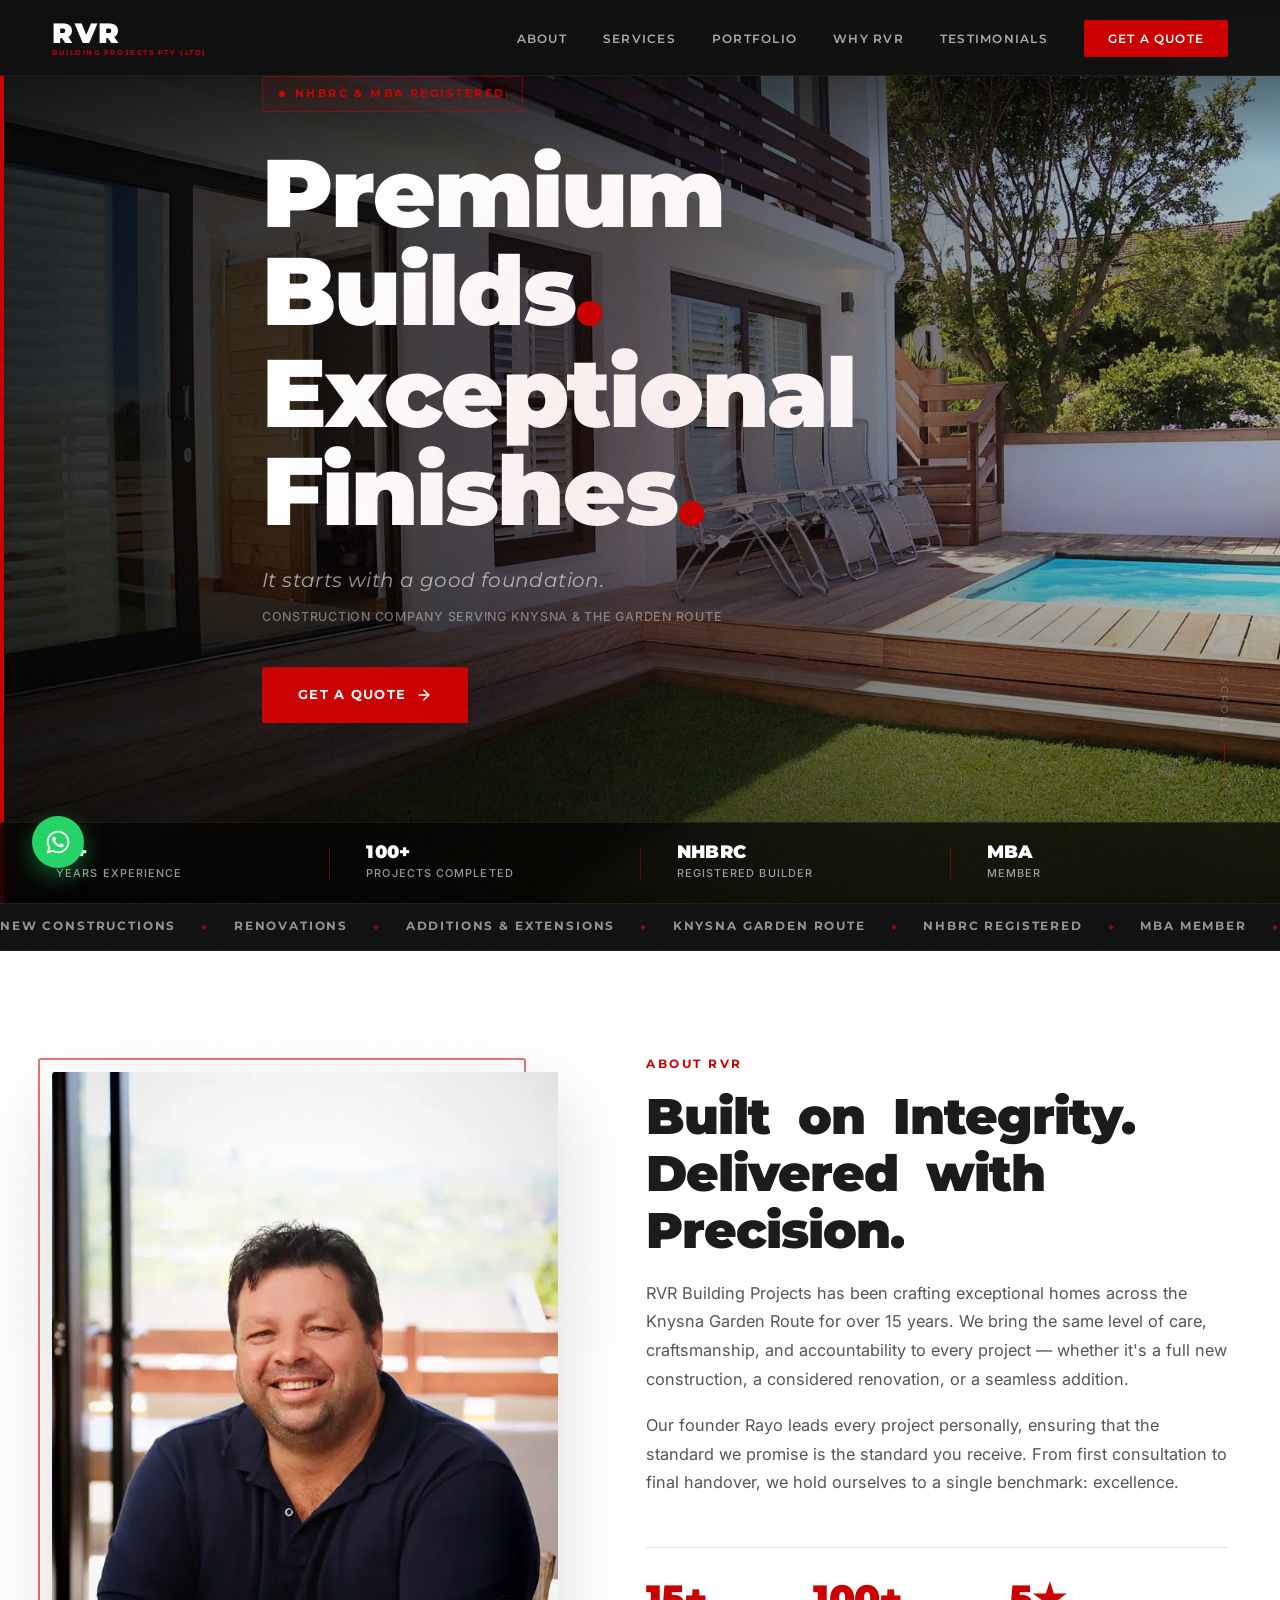
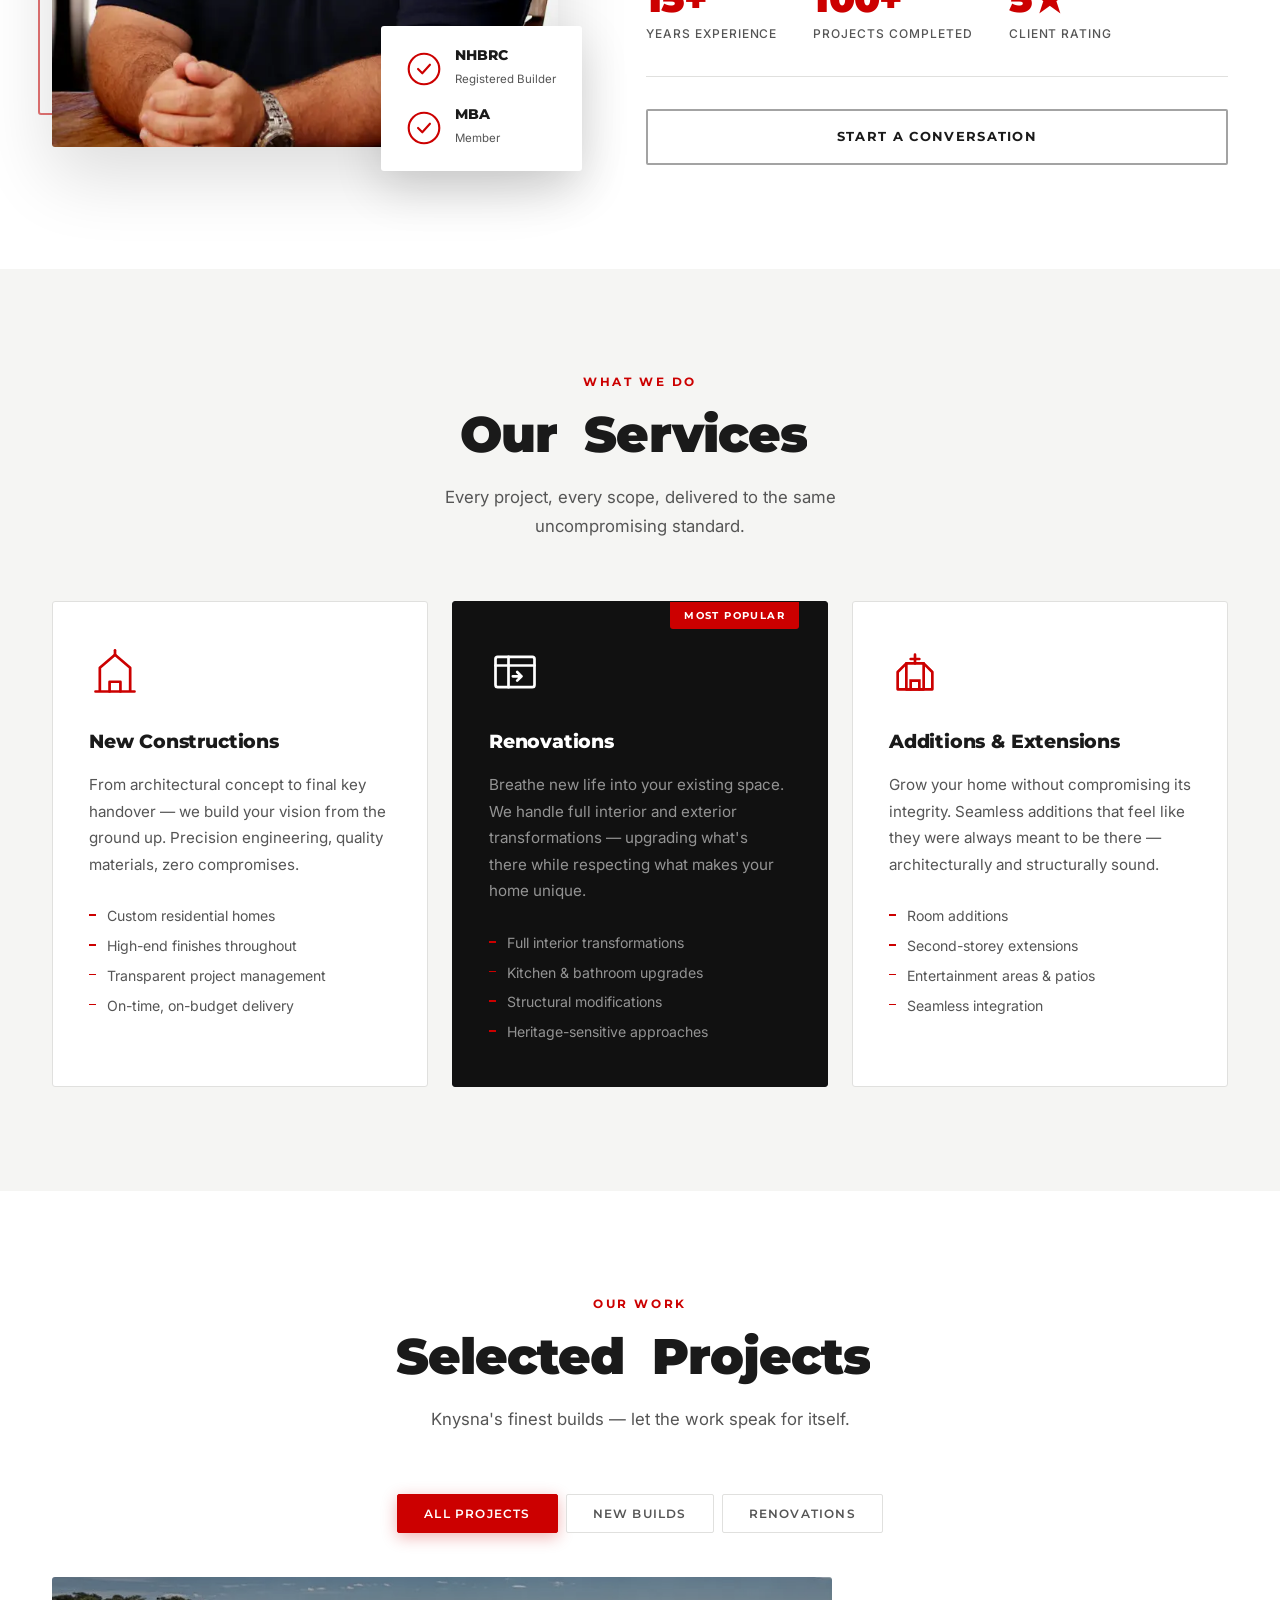
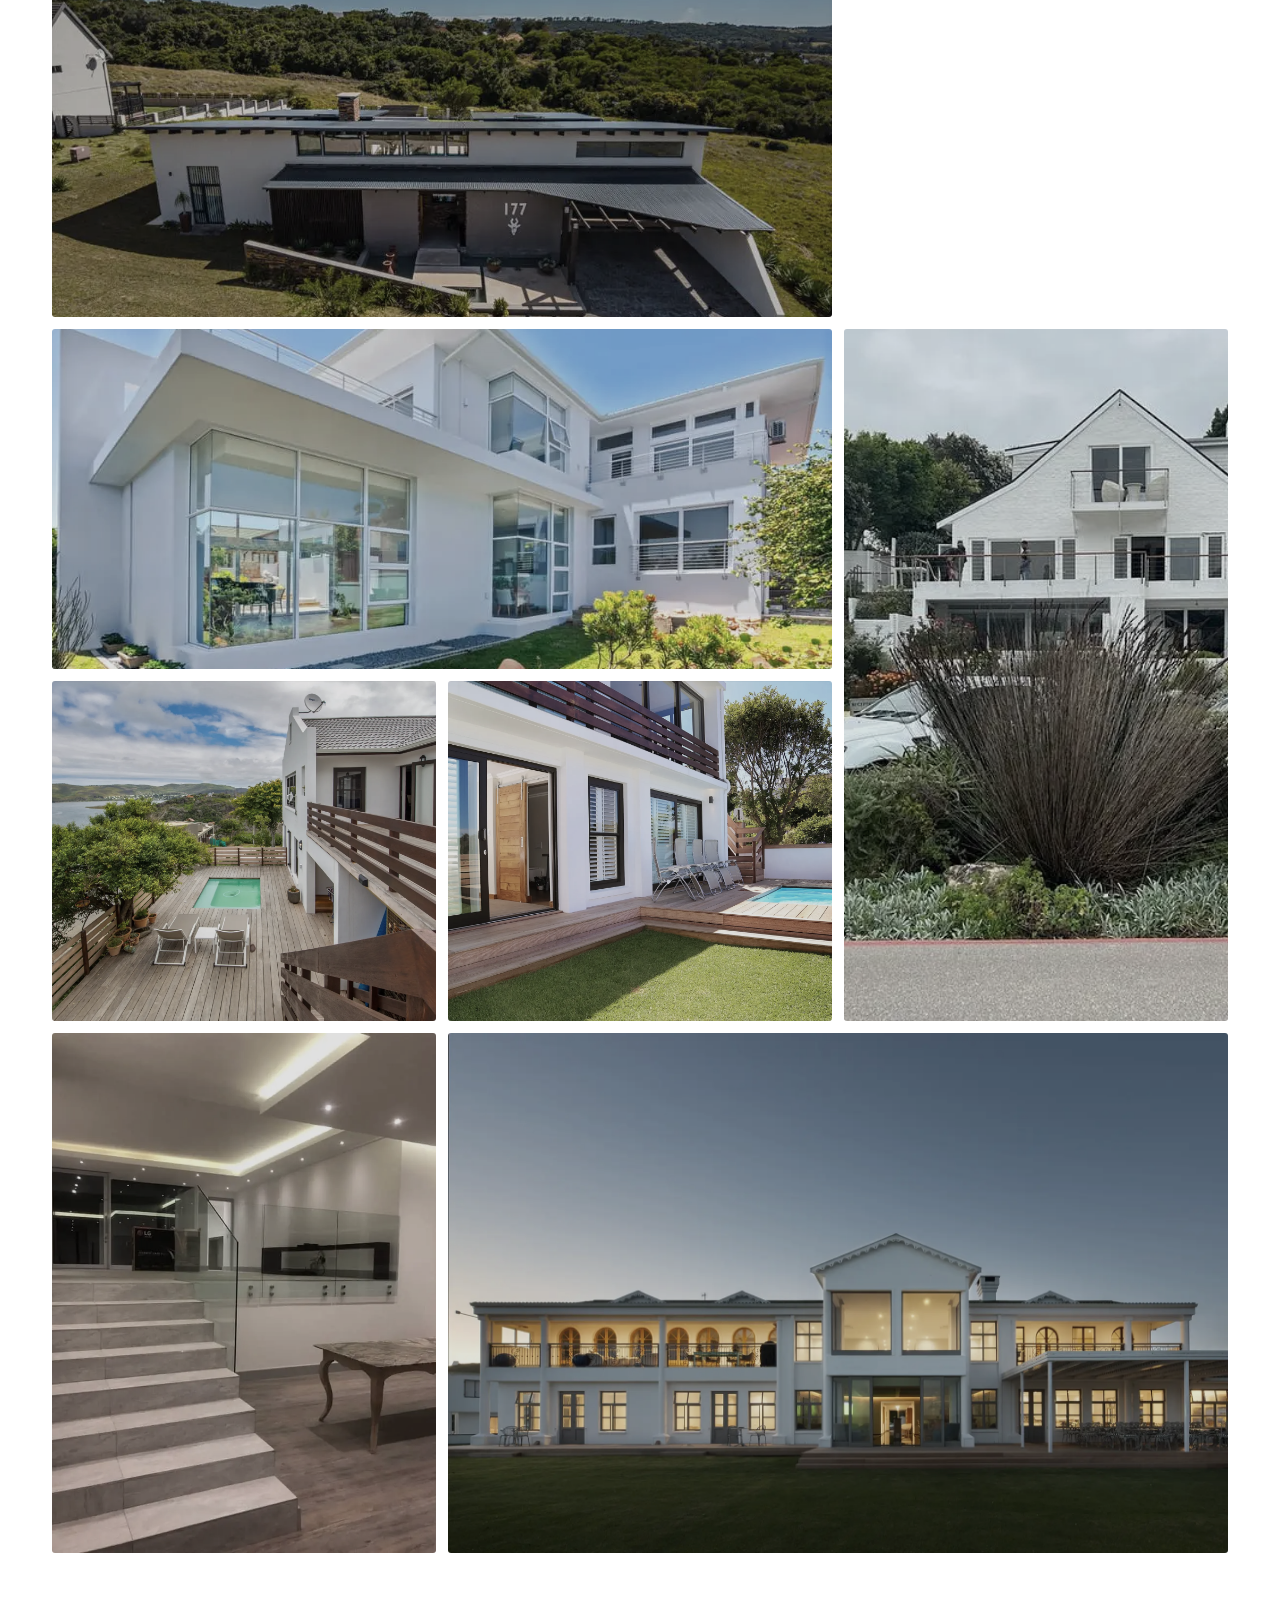
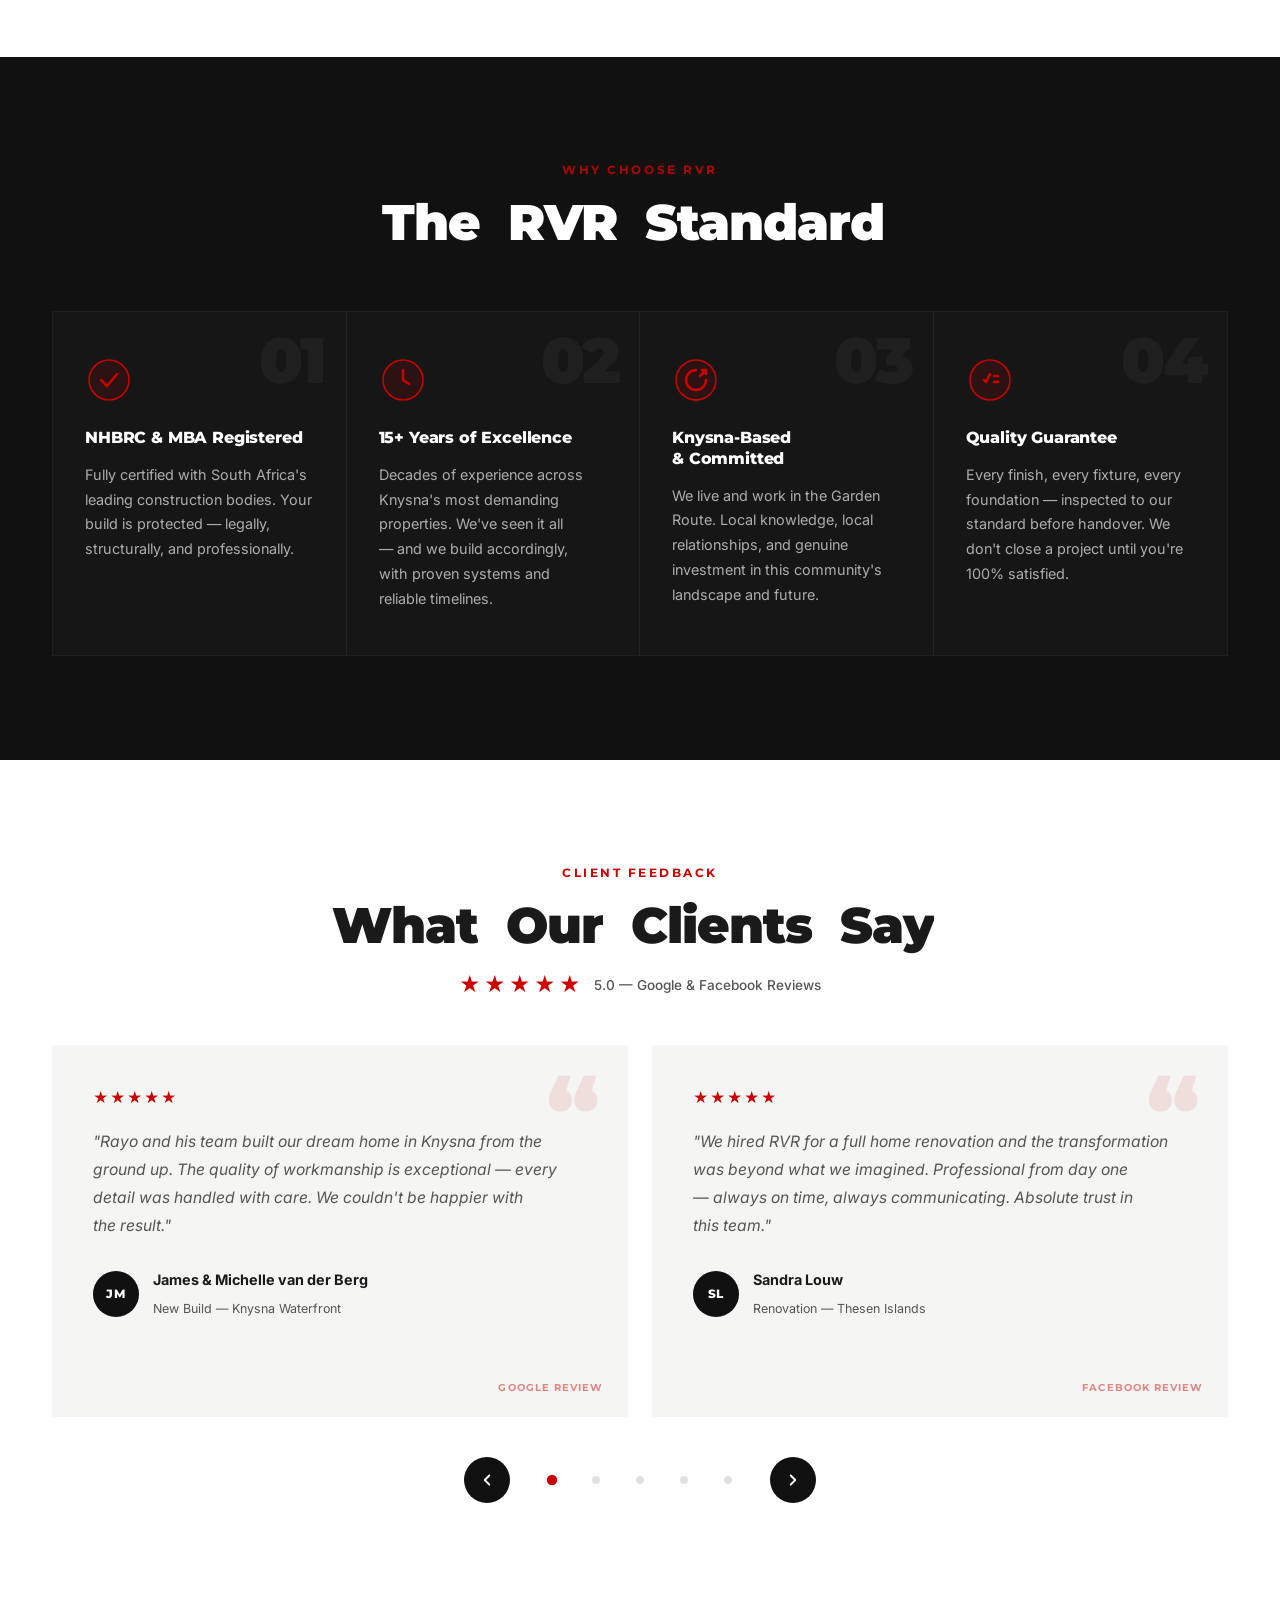
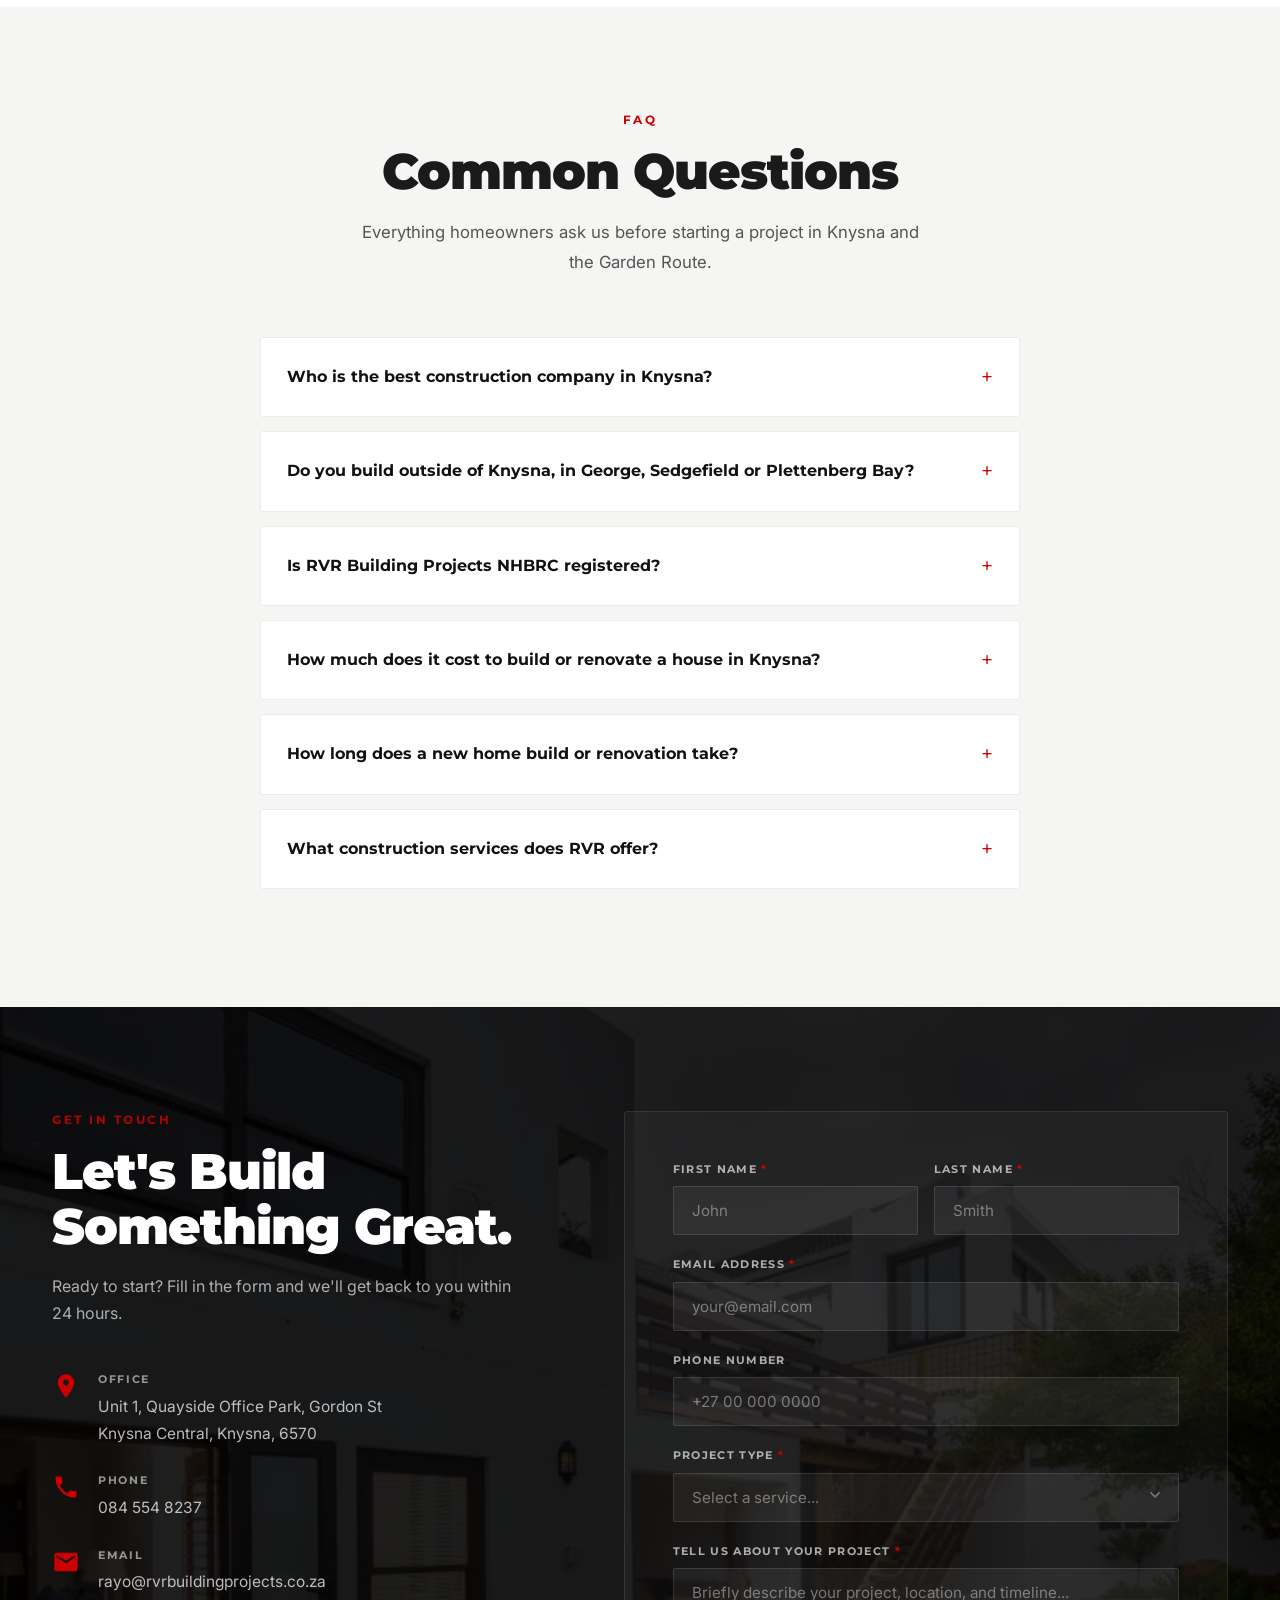
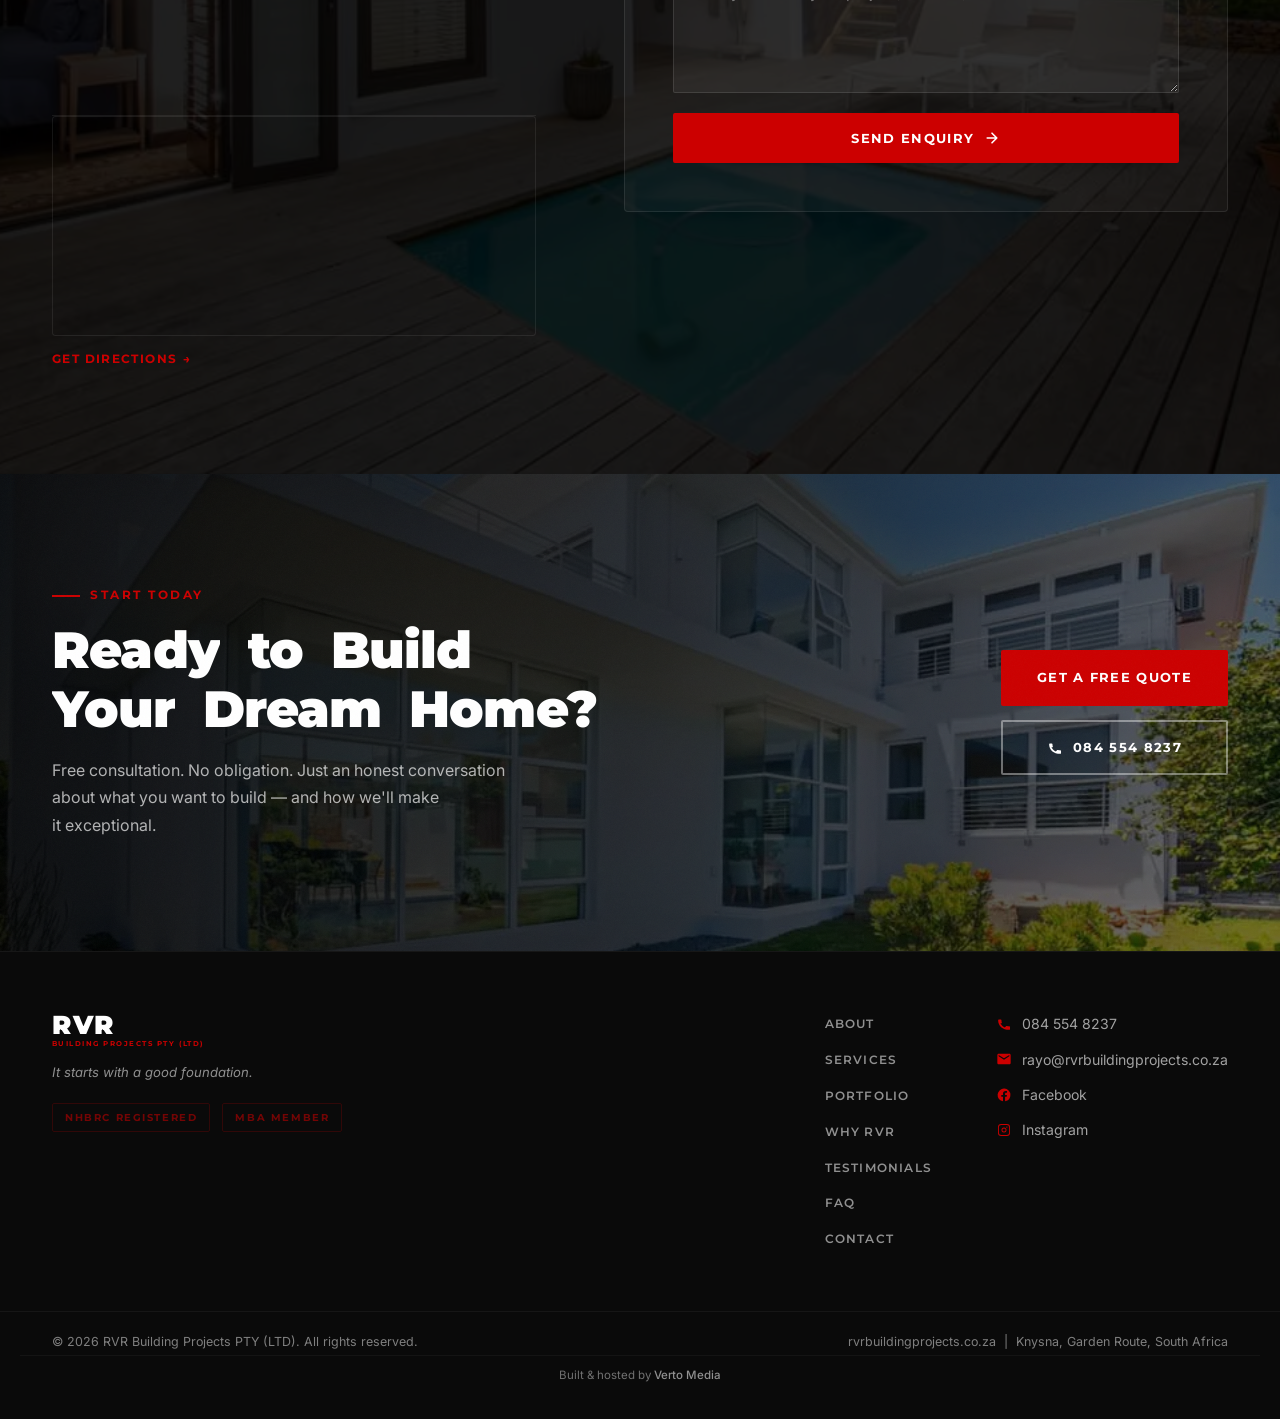
==== commit b382ec94: "SEO and polish: tighter title/description, richer schema, 404 page, headers, reduced-motion support" ====
--- a/index.html
+++ b/index.html
@@ -3,13 +3,14 @@
 <head>
   <meta charset="UTF-8" />
   <meta name="viewport" content="width=device-width, initial-scale=1.0" />
-  <meta name="description" content="RVR Building Projects is an NHBRC & MBA registered construction company in Knysna, Garden Route. New builds, renovations & additions — trusted by homeowners across Knysna, George, Sedgefield, Wilderness & Plettenberg Bay." />
-  <meta name="keywords" content="construction company Knysna, builder Knysna, construction Garden Route, NHBRC registered builder, renovation Knysna, new build Knysna, builders George, builders Sedgefield, builders Plettenberg Bay, RVR Building Projects" />
+  <meta name="description" content="NHBRC &amp; MBA registered builders in Knysna. New builds, renovations and additions across the Garden Route — Knysna, George, Sedgefield, Wilderness &amp; Plett. Get a quote." />
+  <meta name="robots" content="index, follow, max-image-preview:large, max-snippet:-1" />
   <meta property="og:title" content="Construction Company in Knysna | RVR Building Projects" />
   <meta property="og:description" content="NHBRC & MBA registered construction company in Knysna, Garden Route. New builds, renovations & additions. It starts with a good foundation." />
   <meta property="og:image" content="https://rvrbuildingprojects.co.za/images/project-huis-perkins.jpg" />
   <meta property="og:image:width" content="1920" />
   <meta property="og:image:height" content="1280" />
+  <meta property="og:image:type" content="image/jpeg" />
   <meta property="og:image:alt" content="House Perkins — premium residential build by RVR Building Projects, Knysna" />
   <meta property="og:url" content="https://rvrbuildingprojects.co.za/" />
   <meta property="og:type" content="website" />
@@ -19,9 +20,12 @@
   <meta name="twitter:title" content="RVR Building Projects PTY (LTD)" />
   <meta name="twitter:description" content="Premium residential construction, renovations & additions. Knysna's most trusted builder. It starts with a good foundation." />
   <meta name="twitter:image" content="https://rvrbuildingprojects.co.za/images/project-huis-perkins.jpg" />
+  <meta name="twitter:image:alt" content="House Perkins — premium residential build by RVR Building Projects, Knysna" />
+  <meta name="geo.region" content="ZA-WC" />
+  <meta name="geo.placename" content="Knysna" />
   <meta name="theme-color" content="#111111" />
   <meta name="author" content="RVR Building Projects PTY (LTD)" />
-  <title>Construction Company in Knysna | RVR Building Projects — New Builds &amp; Renovations</title>
+  <title>Builders in Knysna | RVR Building Projects — NHBRC Registered</title>
   <link rel="canonical" href="https://rvrbuildingprojects.co.za/" />
   <link rel="icon" href="favicon.ico" sizes="32x32" />
   <link rel="icon" href="favicon.svg" type="image/svg+xml" />
@@ -881,6 +885,22 @@
       "longitude": 23.0464
     },
     "image": "https://rvrbuildingprojects.co.za/images/project-huis-perkins.jpg",
+    "logo": "https://rvrbuildingprojects.co.za/apple-touch-icon.png",
+    "founder": { "@type": "Person", "name": "Rayo", "jobTitle": "Founder & Director" },
+    "knowsAbout": ["New home construction", "Home renovations", "Building additions and extensions", "NHBRC-enrolled residential building"],
+    "hasCredential": [
+      { "@type": "EducationalOccupationalCredential", "name": "NHBRC Registered Home Builder" },
+      { "@type": "EducationalOccupationalCredential", "name": "Master Builders Association (MBA) Member" }
+    ],
+    "hasOfferCatalog": {
+      "@type": "OfferCatalog",
+      "name": "Building Services",
+      "itemListElement": [
+        { "@type": "Offer", "itemOffered": { "@type": "Service", "name": "New Home Construction", "areaServed": "Garden Route, South Africa" } },
+        { "@type": "Offer", "itemOffered": { "@type": "Service", "name": "Home Renovations", "areaServed": "Garden Route, South Africa" } },
+        { "@type": "Offer", "itemOffered": { "@type": "Service", "name": "Additions & Extensions", "areaServed": "Garden Route, South Africa" } }
+      ]
+    },
     "priceRange": "$$$$",
     "hasMap": "https://www.google.com/maps/search/?api=1&query=Unit+1+Quayside+Office+Park+Gordon+St+Knysna+Central+Knysna+6570",
     "sameAs": [
@@ -901,6 +921,18 @@
       "opens": "08:00",
       "closes": "17:00"
     }
+  }
+  </script>
+
+  <script type="application/ld+json">
+  {
+    "@context": "https://schema.org",
+    "@type": "WebSite",
+    "@id": "https://rvrbuildingprojects.co.za/#website",
+    "url": "https://rvrbuildingprojects.co.za/",
+    "name": "RVR Building Projects",
+    "inLanguage": "en-ZA",
+    "publisher": { "@id": "https://rvrbuildingprojects.co.za/#business" }
   }
   </script>
 
--- a/styles.css
+++ b/styles.css
@@ -483,7 +483,7 @@
 
 .hero__heading {
   font-family: 'Montserrat', sans-serif;
-  font-size: clamp(3rem, 7.5vw, 6rem);
+  font-size: clamp(2.6rem, min(7.5vw, 11vh), 6rem);
   font-weight: 900;
   line-height: 1.02;
   color: var(--white);
@@ -2734,3 +2734,19 @@
   .hero { min-height: auto; }
   * { animation: none !important; transition: none !important; }
 }
+
+
+/* ── Accessibility & typography polish ───────────────────────────── */
+h1, h2, h3 { text-wrap: balance; }
+p { text-wrap: pretty; }
+
+@media (prefers-reduced-motion: reduce) {
+  html { scroll-behavior: auto; }
+  *, *::before, *::after {
+    animation-duration: 0.01ms !important;
+    animation-iteration-count: 1 !important;
+    transition-duration: 0.01ms !important;
+  }
+  .marquee-track { animation: none !important; }
+  .reveal-up, .fade-in { opacity: 1 !important; transform: none !important; }
+}
